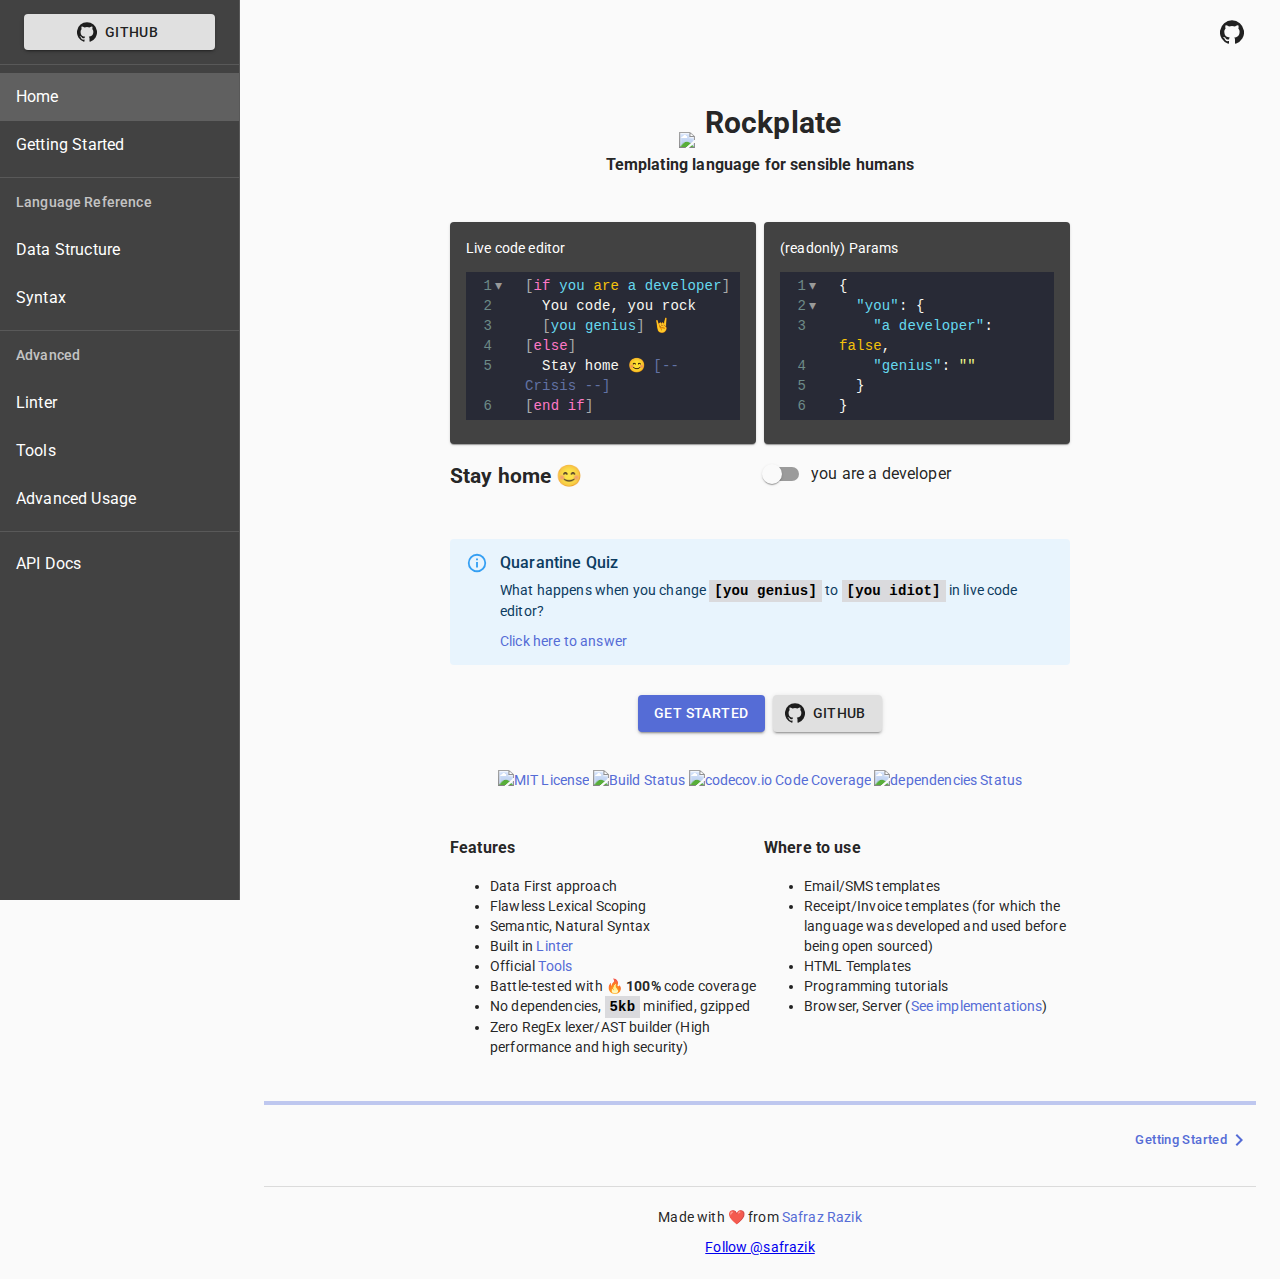
==== index.html @ 78760053 "Deploy rockplate/rockplate.github.io to github.com/rockplate/rockplate.github.io.git:master" ====
<!DOCTYPE html><html lang="en"><head><meta name="theme-color" content="#556cd6"/><link rel="icon" type="image/png" sizes="192x192" href="/favicon-192x192.png"/><link rel="icon" type="image/png" sizes="32x32" href="/favicon-32x32.png"/><link rel="icon" type="image/png" sizes="96x96" href="/favicon-96x96.png"/><link rel="icon" type="image/png" sizes="16x16" href="/favicon-16x16.png"/><meta name="viewport" content="minimum-scale=1, initial-scale=1, width=device-width"/><link rel="stylesheet" href="https://fonts.googleapis.com/css?family=Roboto:300,400,500,700&amp;display=swap"/><meta name="viewport" content="width=device-width"/><meta charSet="utf-8"/><title>[🤘] Rockplate</title><meta name="twitter:image:src" content="https://rockplate.github.io/rockplate-cover.png?v=1.0.0-pre.1"/><meta name="twitter:site" content="@safrazik"/><meta name="twitter:card" content="summary_large_image"/><meta name="twitter:title" content="[🤘] Rockplate"/><meta name="twitter:description" content="Next generation templating language for sensible humans"/><meta property="og:image" content="https://rockplate.github.io/rockplate-cover.png?v=1.0.0-pre.1"/><meta property="og:site_name" content="GitHub"/><meta property="og:type" content="object"/><meta property="og:title" content="[🤘] Rockplate"/><meta property="og:url" content="https://rockplate.github.io"/><meta property="og:description" content="Next generation templating language for sensible humans"/><meta name="next-head-count" content="14"/><link rel="preload" href="/_next/static/css/b73375b639fa71ab9702.css" as="style"/><link rel="stylesheet" href="/_next/static/css/b73375b639fa71ab9702.css"/><link rel="preload" href="/_next/static/idXMkIjOkrUcx4Afptvy8/pages/index.js" as="script"/><link rel="preload" href="/_next/static/idXMkIjOkrUcx4Afptvy8/pages/_app.js" as="script"/><link rel="preload" href="/_next/static/runtime/webpack-a15fe1ec16013661d2e2.js" as="script"/><link rel="preload" href="/_next/static/chunks/framework.683f472101c927329f05.js" as="script"/><link rel="preload" href="/_next/static/chunks/f65a48b9.ab3f43f67215097ddc95.js" as="script"/><link rel="preload" href="/_next/static/chunks/commons.59433aa9becdb7669eae.js" as="script"/><link rel="preload" href="/_next/static/chunks/ae236933e38859c4a99a37ee3f1b51aa63ea77e9.161ebf500ca5523db362.js" as="script"/><link rel="preload" href="/_next/static/chunks/4ea0e742b0139f6f9c079a2372221d3e6cb713f2.538e1eaeb7441285f8ce.js" as="script"/><link rel="preload" href="/_next/static/runtime/main-b6e8737acd487a69b243.js" as="script"/><link rel="preload" href="/_next/static/chunks/81a975e0191ced80eb4d70010a7ca6a803eefef9.bd99507f33b3e0a4ae06.js" as="script"/><link rel="preload" href="/_next/static/chunks/d5033ec0487f16f04224a4c278642413140101a9.8667249448292e00c1b2.js" as="script"/><style id="jss-server-side">.MuiSvgIcon-root {
  fill: currentColor;
  width: 1em;
  height: 1em;
  display: inline-block;
  font-size: 1.5rem;
  transition: fill 200ms cubic-bezier(0.4, 0, 0.2, 1) 0ms;
  flex-shrink: 0;
  user-select: none;
}
.MuiSvgIcon-colorPrimary {
  color: #556cd6;
}
.MuiSvgIcon-colorSecondary {
  color: #19857b;
}
.MuiSvgIcon-colorAction {
  color: rgba(0, 0, 0, 0.54);
}
.MuiSvgIcon-colorError {
  color: #ff1744;
}
.MuiSvgIcon-colorDisabled {
  color: rgba(0, 0, 0, 0.26);
}
.MuiSvgIcon-fontSizeInherit {
  font-size: inherit;
}
.MuiSvgIcon-fontSizeSmall {
  font-size: 1.25rem;
}
.MuiSvgIcon-fontSizeLarge {
  font-size: 2.1875rem;
}
.MuiSvgIcon-root-201 {
  fill: currentColor;
  width: 1em;
  height: 1em;
  display: inline-block;
  font-size: 1.5rem;
  transition: fill 200ms cubic-bezier(0.4, 0, 0.2, 1) 0ms;
  flex-shrink: 0;
  user-select: none;
}
.MuiSvgIcon-colorPrimary-202 {
  color: #3f51b5;
}
.MuiSvgIcon-colorSecondary-203 {
  color: #f50057;
}
.MuiSvgIcon-colorAction-204 {
  color: #fff;
}
.MuiSvgIcon-colorError-205 {
  color: #f44336;
}
.MuiSvgIcon-colorDisabled-206 {
  color: rgba(255, 255, 255, 0.3);
}
.MuiSvgIcon-fontSizeInherit-207 {
  font-size: inherit;
}
.MuiSvgIcon-fontSizeSmall-208 {
  font-size: 1.25rem;
}
.MuiSvgIcon-fontSizeLarge-209 {
  font-size: 2.1875rem;
}
html {
  box-sizing: border-box;
  -webkit-font-smoothing: antialiased;
  -moz-osx-font-smoothing: grayscale;
}
*, *::before, *::after {
  box-sizing: inherit;
}
strong, b {
  font-weight: 700;
}
body {
  color: rgba(0, 0, 0, 0.87);
  margin: 0;
  font-size: 0.875rem;
  font-family: "Roboto", "Helvetica", "Arial", sans-serif;
  font-weight: 400;
  line-height: 1.43;
  letter-spacing: 0.01071em;
  background-color: #fafafa;
}
@media print {
  body {
    background-color: #fff;
  }
}
body::backdrop {
  background-color: #fafafa;
}
.MuiTypography-root {
  margin: 0;
}
.MuiTypography-body2 {
  font-size: 0.875rem;
  font-family: "Roboto", "Helvetica", "Arial", sans-serif;
  font-weight: 400;
  line-height: 1.43;
  letter-spacing: 0.01071em;
}
.MuiTypography-body1 {
  font-size: 1rem;
  font-family: "Roboto", "Helvetica", "Arial", sans-serif;
  font-weight: 400;
  line-height: 1.5;
  letter-spacing: 0.00938em;
}
.MuiTypography-caption {
  font-size: 0.75rem;
  font-family: "Roboto", "Helvetica", "Arial", sans-serif;
  font-weight: 400;
  line-height: 1.66;
  letter-spacing: 0.03333em;
}
.MuiTypography-button {
  font-size: 0.875rem;
  font-family: "Roboto", "Helvetica", "Arial", sans-serif;
  font-weight: 500;
  line-height: 1.75;
  letter-spacing: 0.02857em;
  text-transform: uppercase;
}
.MuiTypography-h1 {
  font-size: 6rem;
  font-family: "Roboto", "Helvetica", "Arial", sans-serif;
  font-weight: 300;
  line-height: 1.167;
  letter-spacing: -0.01562em;
}
.MuiTypography-h2 {
  font-size: 3.75rem;
  font-family: "Roboto", "Helvetica", "Arial", sans-serif;
  font-weight: 300;
  line-height: 1.2;
  letter-spacing: -0.00833em;
}
.MuiTypography-h3 {
  font-size: 3rem;
  font-family: "Roboto", "Helvetica", "Arial", sans-serif;
  font-weight: 400;
  line-height: 1.167;
  letter-spacing: 0em;
}
.MuiTypography-h4 {
  font-size: 2.125rem;
  font-family: "Roboto", "Helvetica", "Arial", sans-serif;
  font-weight: 400;
  line-height: 1.235;
  letter-spacing: 0.00735em;
}
.MuiTypography-h5 {
  font-size: 1.5rem;
  font-family: "Roboto", "Helvetica", "Arial", sans-serif;
  font-weight: 400;
  line-height: 1.334;
  letter-spacing: 0em;
}
.MuiTypography-h6 {
  font-size: 1.25rem;
  font-family: "Roboto", "Helvetica", "Arial", sans-serif;
  font-weight: 500;
  line-height: 1.6;
  letter-spacing: 0.0075em;
}
.MuiTypography-subtitle1 {
  font-size: 1rem;
  font-family: "Roboto", "Helvetica", "Arial", sans-serif;
  font-weight: 400;
  line-height: 1.75;
  letter-spacing: 0.00938em;
}
.MuiTypography-subtitle2 {
  font-size: 0.875rem;
  font-family: "Roboto", "Helvetica", "Arial", sans-serif;
  font-weight: 500;
  line-height: 1.57;
  letter-spacing: 0.00714em;
}
.MuiTypography-overline {
  font-size: 0.75rem;
  font-family: "Roboto", "Helvetica", "Arial", sans-serif;
  font-weight: 400;
  line-height: 2.66;
  letter-spacing: 0.08333em;
  text-transform: uppercase;
}
.MuiTypography-srOnly {
  width: 1px;
  height: 1px;
  overflow: hidden;
  position: absolute;
}
.MuiTypography-alignLeft {
  text-align: left;
}
.MuiTypography-alignCenter {
  text-align: center;
}
.MuiTypography-alignRight {
  text-align: right;
}
.MuiTypography-alignJustify {
  text-align: justify;
}
.MuiTypography-noWrap {
  overflow: hidden;
  white-space: nowrap;
  text-overflow: ellipsis;
}
.MuiTypography-gutterBottom {
  margin-bottom: 0.35em;
}
.MuiTypography-paragraph {
  margin-bottom: 16px;
}
.MuiTypography-colorInherit {
  color: inherit;
}
.MuiTypography-colorPrimary {
  color: #556cd6;
}
.MuiTypography-colorSecondary {
  color: #19857b;
}
.MuiTypography-colorTextPrimary {
  color: rgba(0, 0, 0, 0.87);
}
.MuiTypography-colorTextSecondary {
  color: rgba(0, 0, 0, 0.54);
}
.MuiTypography-colorError {
  color: #ff1744;
}
.MuiTypography-displayInline {
  display: inline;
}
.MuiTypography-displayBlock {
  display: block;
}
.MuiTypography-root-238 {
  margin: 0;
}
.MuiTypography-body2-239 {
  font-size: 0.875rem;
  font-family: "Roboto", "Helvetica", "Arial", sans-serif;
  font-weight: 400;
  line-height: 1.43;
  letter-spacing: 0.01071em;
}
.MuiTypography-body1-240 {
  font-size: 1rem;
  font-family: "Roboto", "Helvetica", "Arial", sans-serif;
  font-weight: 400;
  line-height: 1.5;
  letter-spacing: 0.00938em;
}
.MuiTypography-caption-241 {
  font-size: 0.75rem;
  font-family: "Roboto", "Helvetica", "Arial", sans-serif;
  font-weight: 400;
  line-height: 1.66;
  letter-spacing: 0.03333em;
}
.MuiTypography-button-242 {
  font-size: 0.875rem;
  font-family: "Roboto", "Helvetica", "Arial", sans-serif;
  font-weight: 500;
  line-height: 1.75;
  letter-spacing: 0.02857em;
  text-transform: uppercase;
}
.MuiTypography-h1-243 {
  font-size: 6rem;
  font-family: "Roboto", "Helvetica", "Arial", sans-serif;
  font-weight: 300;
  line-height: 1.167;
  letter-spacing: -0.01562em;
}
.MuiTypography-h2-244 {
  font-size: 3.75rem;
  font-family: "Roboto", "Helvetica", "Arial", sans-serif;
  font-weight: 300;
  line-height: 1.2;
  letter-spacing: -0.00833em;
}
.MuiTypography-h3-245 {
  font-size: 3rem;
  font-family: "Roboto", "Helvetica", "Arial", sans-serif;
  font-weight: 400;
  line-height: 1.167;
  letter-spacing: 0em;
}
.MuiTypography-h4-246 {
  font-size: 2.125rem;
  font-family: "Roboto", "Helvetica", "Arial", sans-serif;
  font-weight: 400;
  line-height: 1.235;
  letter-spacing: 0.00735em;
}
.MuiTypography-h5-247 {
  font-size: 1.5rem;
  font-family: "Roboto", "Helvetica", "Arial", sans-serif;
  font-weight: 400;
  line-height: 1.334;
  letter-spacing: 0em;
}
.MuiTypography-h6-248 {
  font-size: 1.25rem;
  font-family: "Roboto", "Helvetica", "Arial", sans-serif;
  font-weight: 500;
  line-height: 1.6;
  letter-spacing: 0.0075em;
}
.MuiTypography-subtitle1-249 {
  font-size: 1rem;
  font-family: "Roboto", "Helvetica", "Arial", sans-serif;
  font-weight: 400;
  line-height: 1.75;
  letter-spacing: 0.00938em;
}
.MuiTypography-subtitle2-250 {
  font-size: 0.875rem;
  font-family: "Roboto", "Helvetica", "Arial", sans-serif;
  font-weight: 500;
  line-height: 1.57;
  letter-spacing: 0.00714em;
}
.MuiTypography-overline-251 {
  font-size: 0.75rem;
  font-family: "Roboto", "Helvetica", "Arial", sans-serif;
  font-weight: 400;
  line-height: 2.66;
  letter-spacing: 0.08333em;
  text-transform: uppercase;
}
.MuiTypography-srOnly-252 {
  width: 1px;
  height: 1px;
  overflow: hidden;
  position: absolute;
}
.MuiTypography-alignLeft-253 {
  text-align: left;
}
.MuiTypography-alignCenter-254 {
  text-align: center;
}
.MuiTypography-alignRight-255 {
  text-align: right;
}
.MuiTypography-alignJustify-256 {
  text-align: justify;
}
.MuiTypography-noWrap-257 {
  overflow: hidden;
  white-space: nowrap;
  text-overflow: ellipsis;
}
.MuiTypography-gutterBottom-258 {
  margin-bottom: 0.35em;
}
.MuiTypography-paragraph-259 {
  margin-bottom: 16px;
}
.MuiTypography-colorInherit-260 {
  color: inherit;
}
.MuiTypography-colorPrimary-261 {
  color: #3f51b5;
}
.MuiTypography-colorSecondary-262 {
  color: #f50057;
}
.MuiTypography-colorTextPrimary-263 {
  color: #fff;
}
.MuiTypography-colorTextSecondary-264 {
  color: rgba(255, 255, 255, 0.7);
}
.MuiTypography-colorError-265 {
  color: #f44336;
}
.MuiTypography-displayInline-266 {
  display: inline;
}
.MuiTypography-displayBlock-267 {
  display: block;
}
.MuiLink-underlineNone {
  text-decoration: none;
}
.MuiLink-underlineHover {
  text-decoration: none;
}
.MuiLink-underlineHover:hover {
  text-decoration: underline;
}
.MuiLink-underlineAlways {
  text-decoration: underline;
}
.MuiLink-button {
  border: 0;
  cursor: pointer;
  margin: 0;
  outline: 0;
  padding: 0;
  position: relative;
  user-select: none;
  border-radius: 0;
  vertical-align: middle;
  -moz-appearance: none;
  background-color: transparent;
  -webkit-appearance: none;
  -webkit-tap-highlight-color: transparent;
}
.MuiLink-button::-moz-focus-inner {
  border-style: none;
}
.MuiLink-button.Mui-focusVisible {
  outline: auto;
}
.MuiPaper-root {
  color: rgba(0, 0, 0, 0.87);
  transition: box-shadow 300ms cubic-bezier(0.4, 0, 0.2, 1) 0ms;
  background-color: #fff;
}
.MuiPaper-rounded {
  border-radius: 4px;
}
.MuiPaper-outlined {
  border: 1px solid rgba(0, 0, 0, 0.12);
}
.MuiPaper-elevation0 {
  box-shadow: none;
}
.MuiPaper-elevation1 {
  box-shadow: 0px 2px 1px -1px rgba(0,0,0,0.2),0px 1px 1px 0px rgba(0,0,0,0.14),0px 1px 3px 0px rgba(0,0,0,0.12);
}
.MuiPaper-elevation2 {
  box-shadow: 0px 3px 1px -2px rgba(0,0,0,0.2),0px 2px 2px 0px rgba(0,0,0,0.14),0px 1px 5px 0px rgba(0,0,0,0.12);
}
.MuiPaper-elevation3 {
  box-shadow: 0px 3px 3px -2px rgba(0,0,0,0.2),0px 3px 4px 0px rgba(0,0,0,0.14),0px 1px 8px 0px rgba(0,0,0,0.12);
}
.MuiPaper-elevation4 {
  box-shadow: 0px 2px 4px -1px rgba(0,0,0,0.2),0px 4px 5px 0px rgba(0,0,0,0.14),0px 1px 10px 0px rgba(0,0,0,0.12);
}
.MuiPaper-elevation5 {
  box-shadow: 0px 3px 5px -1px rgba(0,0,0,0.2),0px 5px 8px 0px rgba(0,0,0,0.14),0px 1px 14px 0px rgba(0,0,0,0.12);
}
.MuiPaper-elevation6 {
  box-shadow: 0px 3px 5px -1px rgba(0,0,0,0.2),0px 6px 10px 0px rgba(0,0,0,0.14),0px 1px 18px 0px rgba(0,0,0,0.12);
}
.MuiPaper-elevation7 {
  box-shadow: 0px 4px 5px -2px rgba(0,0,0,0.2),0px 7px 10px 1px rgba(0,0,0,0.14),0px 2px 16px 1px rgba(0,0,0,0.12);
}
.MuiPaper-elevation8 {
  box-shadow: 0px 5px 5px -3px rgba(0,0,0,0.2),0px 8px 10px 1px rgba(0,0,0,0.14),0px 3px 14px 2px rgba(0,0,0,0.12);
}
.MuiPaper-elevation9 {
  box-shadow: 0px 5px 6px -3px rgba(0,0,0,0.2),0px 9px 12px 1px rgba(0,0,0,0.14),0px 3px 16px 2px rgba(0,0,0,0.12);
}
.MuiPaper-elevation10 {
  box-shadow: 0px 6px 6px -3px rgba(0,0,0,0.2),0px 10px 14px 1px rgba(0,0,0,0.14),0px 4px 18px 3px rgba(0,0,0,0.12);
}
.MuiPaper-elevation11 {
  box-shadow: 0px 6px 7px -4px rgba(0,0,0,0.2),0px 11px 15px 1px rgba(0,0,0,0.14),0px 4px 20px 3px rgba(0,0,0,0.12);
}
.MuiPaper-elevation12 {
  box-shadow: 0px 7px 8px -4px rgba(0,0,0,0.2),0px 12px 17px 2px rgba(0,0,0,0.14),0px 5px 22px 4px rgba(0,0,0,0.12);
}
.MuiPaper-elevation13 {
  box-shadow: 0px 7px 8px -4px rgba(0,0,0,0.2),0px 13px 19px 2px rgba(0,0,0,0.14),0px 5px 24px 4px rgba(0,0,0,0.12);
}
.MuiPaper-elevation14 {
  box-shadow: 0px 7px 9px -4px rgba(0,0,0,0.2),0px 14px 21px 2px rgba(0,0,0,0.14),0px 5px 26px 4px rgba(0,0,0,0.12);
}
.MuiPaper-elevation15 {
  box-shadow: 0px 8px 9px -5px rgba(0,0,0,0.2),0px 15px 22px 2px rgba(0,0,0,0.14),0px 6px 28px 5px rgba(0,0,0,0.12);
}
.MuiPaper-elevation16 {
  box-shadow: 0px 8px 10px -5px rgba(0,0,0,0.2),0px 16px 24px 2px rgba(0,0,0,0.14),0px 6px 30px 5px rgba(0,0,0,0.12);
}
.MuiPaper-elevation17 {
  box-shadow: 0px 8px 11px -5px rgba(0,0,0,0.2),0px 17px 26px 2px rgba(0,0,0,0.14),0px 6px 32px 5px rgba(0,0,0,0.12);
}
.MuiPaper-elevation18 {
  box-shadow: 0px 9px 11px -5px rgba(0,0,0,0.2),0px 18px 28px 2px rgba(0,0,0,0.14),0px 7px 34px 6px rgba(0,0,0,0.12);
}
.MuiPaper-elevation19 {
  box-shadow: 0px 9px 12px -6px rgba(0,0,0,0.2),0px 19px 29px 2px rgba(0,0,0,0.14),0px 7px 36px 6px rgba(0,0,0,0.12);
}
.MuiPaper-elevation20 {
  box-shadow: 0px 10px 13px -6px rgba(0,0,0,0.2),0px 20px 31px 3px rgba(0,0,0,0.14),0px 8px 38px 7px rgba(0,0,0,0.12);
}
.MuiPaper-elevation21 {
  box-shadow: 0px 10px 13px -6px rgba(0,0,0,0.2),0px 21px 33px 3px rgba(0,0,0,0.14),0px 8px 40px 7px rgba(0,0,0,0.12);
}
.MuiPaper-elevation22 {
  box-shadow: 0px 10px 14px -6px rgba(0,0,0,0.2),0px 22px 35px 3px rgba(0,0,0,0.14),0px 8px 42px 7px rgba(0,0,0,0.12);
}
.MuiPaper-elevation23 {
  box-shadow: 0px 11px 14px -7px rgba(0,0,0,0.2),0px 23px 36px 3px rgba(0,0,0,0.14),0px 9px 44px 8px rgba(0,0,0,0.12);
}
.MuiPaper-elevation24 {
  box-shadow: 0px 11px 15px -7px rgba(0,0,0,0.2),0px 24px 38px 3px rgba(0,0,0,0.14),0px 9px 46px 8px rgba(0,0,0,0.12);
}
.MuiPaper-root-137 {
  color: #fff;
  transition: box-shadow 300ms cubic-bezier(0.4, 0, 0.2, 1) 0ms;
  background-color: #424242;
}
.MuiPaper-rounded-138 {
  border-radius: 4px;
}
.MuiPaper-outlined-139 {
  border: 1px solid rgba(255, 255, 255, 0.12);
}
.MuiPaper-elevation0-140 {
  box-shadow: none;
}
.MuiPaper-elevation1-141 {
  box-shadow: 0px 2px 1px -1px rgba(0,0,0,0.2),0px 1px 1px 0px rgba(0,0,0,0.14),0px 1px 3px 0px rgba(0,0,0,0.12);
}
.MuiPaper-elevation2-142 {
  box-shadow: 0px 3px 1px -2px rgba(0,0,0,0.2),0px 2px 2px 0px rgba(0,0,0,0.14),0px 1px 5px 0px rgba(0,0,0,0.12);
}
.MuiPaper-elevation3-143 {
  box-shadow: 0px 3px 3px -2px rgba(0,0,0,0.2),0px 3px 4px 0px rgba(0,0,0,0.14),0px 1px 8px 0px rgba(0,0,0,0.12);
}
.MuiPaper-elevation4-144 {
  box-shadow: 0px 2px 4px -1px rgba(0,0,0,0.2),0px 4px 5px 0px rgba(0,0,0,0.14),0px 1px 10px 0px rgba(0,0,0,0.12);
}
.MuiPaper-elevation5-145 {
  box-shadow: 0px 3px 5px -1px rgba(0,0,0,0.2),0px 5px 8px 0px rgba(0,0,0,0.14),0px 1px 14px 0px rgba(0,0,0,0.12);
}
.MuiPaper-elevation6-146 {
  box-shadow: 0px 3px 5px -1px rgba(0,0,0,0.2),0px 6px 10px 0px rgba(0,0,0,0.14),0px 1px 18px 0px rgba(0,0,0,0.12);
}
.MuiPaper-elevation7-147 {
  box-shadow: 0px 4px 5px -2px rgba(0,0,0,0.2),0px 7px 10px 1px rgba(0,0,0,0.14),0px 2px 16px 1px rgba(0,0,0,0.12);
}
.MuiPaper-elevation8-148 {
  box-shadow: 0px 5px 5px -3px rgba(0,0,0,0.2),0px 8px 10px 1px rgba(0,0,0,0.14),0px 3px 14px 2px rgba(0,0,0,0.12);
}
.MuiPaper-elevation9-149 {
  box-shadow: 0px 5px 6px -3px rgba(0,0,0,0.2),0px 9px 12px 1px rgba(0,0,0,0.14),0px 3px 16px 2px rgba(0,0,0,0.12);
}
.MuiPaper-elevation10-150 {
  box-shadow: 0px 6px 6px -3px rgba(0,0,0,0.2),0px 10px 14px 1px rgba(0,0,0,0.14),0px 4px 18px 3px rgba(0,0,0,0.12);
}
.MuiPaper-elevation11-151 {
  box-shadow: 0px 6px 7px -4px rgba(0,0,0,0.2),0px 11px 15px 1px rgba(0,0,0,0.14),0px 4px 20px 3px rgba(0,0,0,0.12);
}
.MuiPaper-elevation12-152 {
  box-shadow: 0px 7px 8px -4px rgba(0,0,0,0.2),0px 12px 17px 2px rgba(0,0,0,0.14),0px 5px 22px 4px rgba(0,0,0,0.12);
}
.MuiPaper-elevation13-153 {
  box-shadow: 0px 7px 8px -4px rgba(0,0,0,0.2),0px 13px 19px 2px rgba(0,0,0,0.14),0px 5px 24px 4px rgba(0,0,0,0.12);
}
.MuiPaper-elevation14-154 {
  box-shadow: 0px 7px 9px -4px rgba(0,0,0,0.2),0px 14px 21px 2px rgba(0,0,0,0.14),0px 5px 26px 4px rgba(0,0,0,0.12);
}
.MuiPaper-elevation15-155 {
  box-shadow: 0px 8px 9px -5px rgba(0,0,0,0.2),0px 15px 22px 2px rgba(0,0,0,0.14),0px 6px 28px 5px rgba(0,0,0,0.12);
}
.MuiPaper-elevation16-156 {
  box-shadow: 0px 8px 10px -5px rgba(0,0,0,0.2),0px 16px 24px 2px rgba(0,0,0,0.14),0px 6px 30px 5px rgba(0,0,0,0.12);
}
.MuiPaper-elevation17-157 {
  box-shadow: 0px 8px 11px -5px rgba(0,0,0,0.2),0px 17px 26px 2px rgba(0,0,0,0.14),0px 6px 32px 5px rgba(0,0,0,0.12);
}
.MuiPaper-elevation18-158 {
  box-shadow: 0px 9px 11px -5px rgba(0,0,0,0.2),0px 18px 28px 2px rgba(0,0,0,0.14),0px 7px 34px 6px rgba(0,0,0,0.12);
}
.MuiPaper-elevation19-159 {
  box-shadow: 0px 9px 12px -6px rgba(0,0,0,0.2),0px 19px 29px 2px rgba(0,0,0,0.14),0px 7px 36px 6px rgba(0,0,0,0.12);
}
.MuiPaper-elevation20-160 {
  box-shadow: 0px 10px 13px -6px rgba(0,0,0,0.2),0px 20px 31px 3px rgba(0,0,0,0.14),0px 8px 38px 7px rgba(0,0,0,0.12);
}
.MuiPaper-elevation21-161 {
  box-shadow: 0px 10px 13px -6px rgba(0,0,0,0.2),0px 21px 33px 3px rgba(0,0,0,0.14),0px 8px 40px 7px rgba(0,0,0,0.12);
}
.MuiPaper-elevation22-162 {
  box-shadow: 0px 10px 14px -6px rgba(0,0,0,0.2),0px 22px 35px 3px rgba(0,0,0,0.14),0px 8px 42px 7px rgba(0,0,0,0.12);
}
.MuiPaper-elevation23-163 {
  box-shadow: 0px 11px 14px -7px rgba(0,0,0,0.2),0px 23px 36px 3px rgba(0,0,0,0.14),0px 9px 44px 8px rgba(0,0,0,0.12);
}
.MuiPaper-elevation24-164 {
  box-shadow: 0px 11px 15px -7px rgba(0,0,0,0.2),0px 24px 38px 3px rgba(0,0,0,0.14),0px 9px 46px 8px rgba(0,0,0,0.12);
}
.MuiAppBar-root {
  width: 100%;
  display: flex;
  z-index: 1100;
  box-sizing: border-box;
  flex-shrink: 0;
  flex-direction: column;
}
.MuiAppBar-positionFixed {
  top: 0;
  left: auto;
  right: 0;
  position: fixed;
}
@media print {
  .MuiAppBar-positionFixed {
    position: absolute;
  }
}
  .MuiAppBar-positionAbsolute {
    top: 0;
    left: auto;
    right: 0;
    position: absolute;
  }
  .MuiAppBar-positionSticky {
    top: 0;
    left: auto;
    right: 0;
    position: sticky;
  }
  .MuiAppBar-positionStatic {
    position: static;
    transform: translateZ(0);
  }
  .MuiAppBar-positionRelative {
    position: relative;
  }
  .MuiAppBar-colorDefault {
    color: rgba(0, 0, 0, 0.87);
    background-color: #f5f5f5;
  }
  .MuiAppBar-colorPrimary {
    color: #fff;
    background-color: #556cd6;
  }
  .MuiAppBar-colorSecondary {
    color: #fff;
    background-color: #19857b;
  }
  .MuiAppBar-colorInherit {
    color: inherit;
  }
  .MuiAppBar-colorTransparent {
    color: inherit;
    background-color: transparent;
  }
  .MuiDivider-root-210 {
    border: none;
    height: 1px;
    margin: 0;
    flex-shrink: 0;
    background-color: rgba(255, 255, 255, 0.12);
  }
  .MuiDivider-absolute-211 {
    left: 0;
    width: 100%;
    bottom: 0;
    position: absolute;
  }
  .MuiDivider-inset-212 {
    margin-left: 72px;
  }
  .MuiDivider-light-213 {
    background-color: rgba(255, 255, 255, 0.08);
  }
  .MuiDivider-middle-214 {
    margin-left: 16px;
    margin-right: 16px;
  }
  .MuiDivider-vertical-215 {
    width: 1px;
    height: 100%;
  }
  .MuiDivider-flexItem-216 {
    height: auto;
    align-self: stretch;
  }
  .MuiDivider-root {
    border: none;
    height: 1px;
    margin: 0;
    flex-shrink: 0;
    background-color: rgba(0, 0, 0, 0.12);
  }
  .MuiDivider-absolute {
    left: 0;
    width: 100%;
    bottom: 0;
    position: absolute;
  }
  .MuiDivider-inset {
    margin-left: 72px;
  }
  .MuiDivider-light {
    background-color: rgba(0, 0, 0, 0.08);
  }
  .MuiDivider-middle {
    margin-left: 16px;
    margin-right: 16px;
  }
  .MuiDivider-vertical {
    width: 1px;
    height: 100%;
  }
  .MuiDivider-flexItem {
    height: auto;
    align-self: stretch;
  }
  .MuiDrawer-docked-126 {
    flex: 0 0 auto;
  }
  .MuiDrawer-paper-127 {
    top: 0;
    flex: 1 0 auto;
    height: 100%;
    display: flex;
    outline: 0;
    z-index: 1200;
    position: fixed;
    overflow-y: auto;
    flex-direction: column;
    -webkit-overflow-scrolling: touch;
  }
  .MuiDrawer-paperAnchorLeft-128 {
    left: 0;
    right: auto;
  }
  .MuiDrawer-paperAnchorRight-129 {
    left: auto;
    right: 0;
  }
  .MuiDrawer-paperAnchorTop-130 {
    top: 0;
    left: 0;
    right: 0;
    bottom: auto;
    height: auto;
    max-height: 100%;
  }
  .MuiDrawer-paperAnchorBottom-131 {
    top: auto;
    left: 0;
    right: 0;
    bottom: 0;
    height: auto;
    max-height: 100%;
  }
  .MuiDrawer-paperAnchorDockedLeft-132 {
    border-right: 1px solid rgba(255, 255, 255, 0.12);
  }
  .MuiDrawer-paperAnchorDockedTop-133 {
    border-bottom: 1px solid rgba(255, 255, 255, 0.12);
  }
  .MuiDrawer-paperAnchorDockedRight-134 {
    border-left: 1px solid rgba(255, 255, 255, 0.12);
  }
  .MuiDrawer-paperAnchorDockedBottom-135 {
    border-top: 1px solid rgba(255, 255, 255, 0.12);
  }
@media (min-width:0px) and (max-width:599.95px) {
  .jss110 {
    display: none;
  }
}
@media (min-width:0px) {
  .jss111 {
    display: none;
  }
}
@media (max-width:599.95px) {
  .jss112 {
    display: none;
  }
}
@media (min-width:600px) and (max-width:959.95px) {
  .jss113 {
    display: none;
  }
}
@media (min-width:600px) {
  .jss114 {
    display: none;
  }
}
@media (max-width:959.95px) {
  .jss115 {
    display: none;
  }
}
@media (min-width:960px) and (max-width:1279.95px) {
  .jss116 {
    display: none;
  }
}
@media (min-width:960px) {
  .jss117 {
    display: none;
  }
}
@media (max-width:1279.95px) {
  .jss118 {
    display: none;
  }
}
@media (min-width:1280px) and (max-width:1919.95px) {
  .jss119 {
    display: none;
  }
}
@media (min-width:1280px) {
  .jss120 {
    display: none;
  }
}
@media (max-width:1919.95px) {
  .jss121 {
    display: none;
  }
}
@media (min-width:1920px) {
  .jss122 {
    display: none;
  }
}
@media (min-width:1920px) {
  .jss123 {
    display: none;
  }
}
@media (min-width:0px) {
  .jss124 {
    display: none;
  }
}
  .MuiButtonBase-root {
    color: inherit;
    border: 0;
    cursor: pointer;
    margin: 0;
    display: inline-flex;
    outline: 0;
    padding: 0;
    position: relative;
    align-items: center;
    user-select: none;
    border-radius: 0;
    vertical-align: middle;
    -moz-appearance: none;
    justify-content: center;
    text-decoration: none;
    background-color: transparent;
    -webkit-appearance: none;
    -webkit-tap-highlight-color: transparent;
  }
  .MuiButtonBase-root::-moz-focus-inner {
    border-style: none;
  }
  .MuiButtonBase-root.Mui-disabled {
    cursor: default;
    pointer-events: none;
  }
  .MuiButtonBase-root-198 {
    color: inherit;
    border: 0;
    cursor: pointer;
    margin: 0;
    display: inline-flex;
    outline: 0;
    padding: 0;
    position: relative;
    align-items: center;
    user-select: none;
    border-radius: 0;
    vertical-align: middle;
    -moz-appearance: none;
    justify-content: center;
    text-decoration: none;
    background-color: transparent;
    -webkit-appearance: none;
    -webkit-tap-highlight-color: transparent;
  }
  .MuiButtonBase-root-198::-moz-focus-inner {
    border-style: none;
  }
  .MuiButtonBase-root-198.Mui-disabled {
    cursor: default;
    pointer-events: none;
  }
  .MuiIconButton-root {
    flex: 0 0 auto;
    color: rgba(0, 0, 0, 0.54);
    padding: 12px;
    overflow: visible;
    font-size: 1.5rem;
    text-align: center;
    transition: background-color 150ms cubic-bezier(0.4, 0, 0.2, 1) 0ms;
    border-radius: 50%;
  }
  .MuiIconButton-root:hover {
    background-color: rgba(0, 0, 0, 0.04);
  }
  .MuiIconButton-root.Mui-disabled {
    color: rgba(0, 0, 0, 0.26);
    background-color: transparent;
  }
@media (hover: none) {
  .MuiIconButton-root:hover {
    background-color: transparent;
  }
}
  .MuiIconButton-edgeStart {
    margin-left: -12px;
  }
  .MuiIconButton-sizeSmall.MuiIconButton-edgeStart {
    margin-left: -3px;
  }
  .MuiIconButton-edgeEnd {
    margin-right: -12px;
  }
  .MuiIconButton-sizeSmall.MuiIconButton-edgeEnd {
    margin-right: -3px;
  }
  .MuiIconButton-colorInherit {
    color: inherit;
  }
  .MuiIconButton-colorPrimary {
    color: #556cd6;
  }
  .MuiIconButton-colorPrimary:hover {
    background-color: rgba(85, 108, 214, 0.04);
  }
@media (hover: none) {
  .MuiIconButton-colorPrimary:hover {
    background-color: transparent;
  }
}
  .MuiIconButton-colorSecondary {
    color: #19857b;
  }
  .MuiIconButton-colorSecondary:hover {
    background-color: rgba(25, 133, 123, 0.04);
  }
@media (hover: none) {
  .MuiIconButton-colorSecondary:hover {
    background-color: transparent;
  }
}
  .MuiIconButton-sizeSmall {
    padding: 3px;
    font-size: 1.125rem;
  }
  .MuiIconButton-label {
    width: 100%;
    display: flex;
    align-items: inherit;
    justify-content: inherit;
  }
  .MuiList-root-217 {
    margin: 0;
    padding: 0;
    position: relative;
    list-style: none;
  }
  .MuiList-padding-218 {
    padding-top: 8px;
    padding-bottom: 8px;
  }
  .MuiList-subheader-220 {
    padding-top: 0;
  }
  .MuiListItem-root-221 {
    width: 100%;
    display: flex;
    position: relative;
    box-sizing: border-box;
    text-align: left;
    align-items: center;
    padding-top: 8px;
    padding-bottom: 8px;
    justify-content: flex-start;
    text-decoration: none;
  }
  .MuiListItem-root-221.Mui-focusVisible {
    background-color: rgba(255, 255, 255, 0.16);
  }
  .MuiListItem-root-221.Mui-selected, .MuiListItem-root-221.Mui-selected:hover {
    background-color: rgba(255, 255, 255, 0.16);
  }
  .MuiListItem-root-221.Mui-disabled {
    opacity: 0.5;
  }
  .MuiListItem-container-222 {
    position: relative;
  }
  .MuiListItem-dense-224 {
    padding-top: 4px;
    padding-bottom: 4px;
  }
  .MuiListItem-alignItemsFlexStart-225 {
    align-items: flex-start;
  }
  .MuiListItem-divider-227 {
    border-bottom: 1px solid rgba(255, 255, 255, 0.12);
    background-clip: padding-box;
  }
  .MuiListItem-gutters-228 {
    padding-left: 16px;
    padding-right: 16px;
  }
  .MuiListItem-button-229 {
    transition: background-color 150ms cubic-bezier(0.4, 0, 0.2, 1) 0ms;
  }
  .MuiListItem-button-229:hover {
    text-decoration: none;
    background-color: rgba(255, 255, 255, 0.08);
  }
@media (hover: none) {
  .MuiListItem-button-229:hover {
    background-color: transparent;
  }
}
  .MuiListItem-secondaryAction-230 {
    padding-right: 48px;
  }
  .MuiListItemText-root-232 {
    flex: 1 1 auto;
    min-width: 0;
    margin-top: 4px;
    margin-bottom: 4px;
  }
  .MuiListItemText-multiline-233 {
    margin-top: 6px;
    margin-bottom: 6px;
  }
  .MuiListItemText-inset-235 {
    padding-left: 56px;
  }
  .MuiListSubheader-root-268 {
    color: rgba(255, 255, 255, 0.7);
    font-size: 0.875rem;
    box-sizing: border-box;
    list-style: none;
    font-family: "Roboto", "Helvetica", "Arial", sans-serif;
    font-weight: 500;
    line-height: 48px;
  }
  .MuiListSubheader-colorPrimary-269 {
    color: #3f51b5;
  }
  .MuiListSubheader-colorInherit-270 {
    color: inherit;
  }
  .MuiListSubheader-gutters-271 {
    padding-left: 16px;
    padding-right: 16px;
  }
  .MuiListSubheader-inset-272 {
    padding-left: 72px;
  }
  .MuiListSubheader-sticky-273 {
    top: 0;
    z-index: 1;
    position: sticky;
    background-color: inherit;
  }
  .MuiToolbar-root {
    display: flex;
    position: relative;
    align-items: center;
  }
  .MuiToolbar-gutters {
    padding-left: 16px;
    padding-right: 16px;
  }
@media (min-width:600px) {
  .MuiToolbar-gutters {
    padding-left: 24px;
    padding-right: 24px;
  }
}
  .MuiToolbar-regular {
    min-height: 56px;
  }
@media (min-width:0px) and (orientation: landscape) {
  .MuiToolbar-regular {
    min-height: 48px;
  }
}
@media (min-width:600px) {
  .MuiToolbar-regular {
    min-height: 64px;
  }
}
  .MuiToolbar-dense {
    min-height: 48px;
  }
  .MuiToolbar-root-165 {
    display: flex;
    position: relative;
    align-items: center;
  }
  .MuiToolbar-gutters-166 {
    padding-left: 16px;
    padding-right: 16px;
  }
@media (min-width:600px) {
  .MuiToolbar-gutters-166 {
    padding-left: 24px;
    padding-right: 24px;
  }
}
  .MuiToolbar-regular-167 {
    min-height: 56px;
  }
@media (min-width:0px) and (orientation: landscape) {
  .MuiToolbar-regular-167 {
    min-height: 48px;
  }
}
@media (min-width:600px) {
  .MuiToolbar-regular-167 {
    min-height: 64px;
  }
}
  .MuiToolbar-dense-168 {
    min-height: 48px;
  }
  .MuiButton-root-169 {
    color: #fff;
    padding: 6px 16px;
    font-size: 0.875rem;
    min-width: 64px;
    box-sizing: border-box;
    transition: background-color 250ms cubic-bezier(0.4, 0, 0.2, 1) 0ms,box-shadow 250ms cubic-bezier(0.4, 0, 0.2, 1) 0ms,border 250ms cubic-bezier(0.4, 0, 0.2, 1) 0ms;
    font-family: "Roboto", "Helvetica", "Arial", sans-serif;
    font-weight: 500;
    line-height: 1.75;
    border-radius: 4px;
    letter-spacing: 0.02857em;
    text-transform: uppercase;
  }
  .MuiButton-root-169:hover {
    text-decoration: none;
    background-color: rgba(255, 255, 255, 0.08);
  }
  .MuiButton-root-169.Mui-disabled {
    color: rgba(255, 255, 255, 0.3);
  }
@media (hover: none) {
  .MuiButton-root-169:hover {
    background-color: transparent;
  }
}
  .MuiButton-root-169:hover.Mui-disabled {
    background-color: transparent;
  }
  .MuiButton-label-170 {
    width: 100%;
    display: inherit;
    align-items: inherit;
    justify-content: inherit;
  }
  .MuiButton-text-171 {
    padding: 6px 8px;
  }
  .MuiButton-textPrimary-172 {
    color: #3f51b5;
  }
  .MuiButton-textPrimary-172:hover {
    background-color: rgba(63, 81, 181, 0.08);
  }
@media (hover: none) {
  .MuiButton-textPrimary-172:hover {
    background-color: transparent;
  }
}
  .MuiButton-textSecondary-173 {
    color: #f50057;
  }
  .MuiButton-textSecondary-173:hover {
    background-color: rgba(245, 0, 87, 0.08);
  }
@media (hover: none) {
  .MuiButton-textSecondary-173:hover {
    background-color: transparent;
  }
}
  .MuiButton-outlined-174 {
    border: 1px solid rgba(255, 255, 255, 0.23);
    padding: 5px 15px;
  }
  .MuiButton-outlined-174.Mui-disabled {
    border: 1px solid rgba(255, 255, 255, 0.12);
  }
  .MuiButton-outlinedPrimary-175 {
    color: #3f51b5;
    border: 1px solid rgba(63, 81, 181, 0.5);
  }
  .MuiButton-outlinedPrimary-175:hover {
    border: 1px solid #3f51b5;
    background-color: rgba(63, 81, 181, 0.08);
  }
@media (hover: none) {
  .MuiButton-outlinedPrimary-175:hover {
    background-color: transparent;
  }
}
  .MuiButton-outlinedSecondary-176 {
    color: #f50057;
    border: 1px solid rgba(245, 0, 87, 0.5);
  }
  .MuiButton-outlinedSecondary-176:hover {
    border: 1px solid #f50057;
    background-color: rgba(245, 0, 87, 0.08);
  }
  .MuiButton-outlinedSecondary-176.Mui-disabled {
    border: 1px solid rgba(255, 255, 255, 0.3);
  }
@media (hover: none) {
  .MuiButton-outlinedSecondary-176:hover {
    background-color: transparent;
  }
}
  .MuiButton-contained-177 {
    color: rgba(0, 0, 0, 0.87);
    box-shadow: 0px 3px 1px -2px rgba(0,0,0,0.2),0px 2px 2px 0px rgba(0,0,0,0.14),0px 1px 5px 0px rgba(0,0,0,0.12);
    background-color: #e0e0e0;
  }
  .MuiButton-contained-177:hover {
    box-shadow: 0px 2px 4px -1px rgba(0,0,0,0.2),0px 4px 5px 0px rgba(0,0,0,0.14),0px 1px 10px 0px rgba(0,0,0,0.12);
    background-color: #d5d5d5;
  }
  .MuiButton-contained-177.Mui-focusVisible {
    box-shadow: 0px 3px 5px -1px rgba(0,0,0,0.2),0px 6px 10px 0px rgba(0,0,0,0.14),0px 1px 18px 0px rgba(0,0,0,0.12);
  }
  .MuiButton-contained-177:active {
    box-shadow: 0px 5px 5px -3px rgba(0,0,0,0.2),0px 8px 10px 1px rgba(0,0,0,0.14),0px 3px 14px 2px rgba(0,0,0,0.12);
  }
  .MuiButton-contained-177.Mui-disabled {
    color: rgba(255, 255, 255, 0.3);
    box-shadow: none;
    background-color: rgba(255, 255, 255, 0.12);
  }
@media (hover: none) {
  .MuiButton-contained-177:hover {
    box-shadow: 0px 3px 1px -2px rgba(0,0,0,0.2),0px 2px 2px 0px rgba(0,0,0,0.14),0px 1px 5px 0px rgba(0,0,0,0.12);
    background-color: #e0e0e0;
  }
}
  .MuiButton-contained-177:hover.Mui-disabled {
    background-color: rgba(255, 255, 255, 0.12);
  }
  .MuiButton-containedPrimary-178 {
    color: #fff;
    background-color: #3f51b5;
  }
  .MuiButton-containedPrimary-178:hover {
    background-color: #303f9f;
  }
@media (hover: none) {
  .MuiButton-containedPrimary-178:hover {
    background-color: #3f51b5;
  }
}
  .MuiButton-containedSecondary-179 {
    color: #fff;
    background-color: #f50057;
  }
  .MuiButton-containedSecondary-179:hover {
    background-color: #c51162;
  }
@media (hover: none) {
  .MuiButton-containedSecondary-179:hover {
    background-color: #f50057;
  }
}
  .MuiButton-disableElevation-180 {
    box-shadow: none;
  }
  .MuiButton-disableElevation-180:hover {
    box-shadow: none;
  }
  .MuiButton-disableElevation-180.Mui-focusVisible {
    box-shadow: none;
  }
  .MuiButton-disableElevation-180:active {
    box-shadow: none;
  }
  .MuiButton-disableElevation-180.Mui-disabled {
    box-shadow: none;
  }
  .MuiButton-colorInherit-183 {
    color: inherit;
    border-color: currentColor;
  }
  .MuiButton-textSizeSmall-184 {
    padding: 4px 5px;
    font-size: 0.8125rem;
  }
  .MuiButton-textSizeLarge-185 {
    padding: 8px 11px;
    font-size: 0.9375rem;
  }
  .MuiButton-outlinedSizeSmall-186 {
    padding: 3px 9px;
    font-size: 0.8125rem;
  }
  .MuiButton-outlinedSizeLarge-187 {
    padding: 7px 21px;
    font-size: 0.9375rem;
  }
  .MuiButton-containedSizeSmall-188 {
    padding: 4px 10px;
    font-size: 0.8125rem;
  }
  .MuiButton-containedSizeLarge-189 {
    padding: 8px 22px;
    font-size: 0.9375rem;
  }
  .MuiButton-fullWidth-192 {
    width: 100%;
  }
  .MuiButton-startIcon-193 {
    display: inherit;
    margin-left: -4px;
    margin-right: 8px;
  }
  .MuiButton-startIcon-193.MuiButton-iconSizeSmall-195 {
    margin-left: -2px;
  }
  .MuiButton-endIcon-194 {
    display: inherit;
    margin-left: 8px;
    margin-right: -4px;
  }
  .MuiButton-endIcon-194.MuiButton-iconSizeSmall-195 {
    margin-right: -2px;
  }
  .MuiButton-iconSizeSmall-195 > *:first-child {
    font-size: 18px;
  }
  .MuiButton-iconSizeMedium-196 > *:first-child {
    font-size: 20px;
  }
  .MuiButton-iconSizeLarge-197 > *:first-child {
    font-size: 22px;
  }
  .MuiButton-root {
    color: rgba(0, 0, 0, 0.87);
    padding: 6px 16px;
    font-size: 0.875rem;
    min-width: 64px;
    box-sizing: border-box;
    transition: background-color 250ms cubic-bezier(0.4, 0, 0.2, 1) 0ms,box-shadow 250ms cubic-bezier(0.4, 0, 0.2, 1) 0ms,border 250ms cubic-bezier(0.4, 0, 0.2, 1) 0ms;
    font-family: "Roboto", "Helvetica", "Arial", sans-serif;
    font-weight: 500;
    line-height: 1.75;
    border-radius: 4px;
    letter-spacing: 0.02857em;
    text-transform: uppercase;
  }
  .MuiButton-root:hover {
    text-decoration: none;
    background-color: rgba(0, 0, 0, 0.04);
  }
  .MuiButton-root.Mui-disabled {
    color: rgba(0, 0, 0, 0.26);
  }
@media (hover: none) {
  .MuiButton-root:hover {
    background-color: transparent;
  }
}
  .MuiButton-root:hover.Mui-disabled {
    background-color: transparent;
  }
  .MuiButton-label {
    width: 100%;
    display: inherit;
    align-items: inherit;
    justify-content: inherit;
  }
  .MuiButton-text {
    padding: 6px 8px;
  }
  .MuiButton-textPrimary {
    color: #556cd6;
  }
  .MuiButton-textPrimary:hover {
    background-color: rgba(85, 108, 214, 0.04);
  }
@media (hover: none) {
  .MuiButton-textPrimary:hover {
    background-color: transparent;
  }
}
  .MuiButton-textSecondary {
    color: #19857b;
  }
  .MuiButton-textSecondary:hover {
    background-color: rgba(25, 133, 123, 0.04);
  }
@media (hover: none) {
  .MuiButton-textSecondary:hover {
    background-color: transparent;
  }
}
  .MuiButton-outlined {
    border: 1px solid rgba(0, 0, 0, 0.23);
    padding: 5px 15px;
  }
  .MuiButton-outlined.Mui-disabled {
    border: 1px solid rgba(0, 0, 0, 0.12);
  }
  .MuiButton-outlinedPrimary {
    color: #556cd6;
    border: 1px solid rgba(85, 108, 214, 0.5);
  }
  .MuiButton-outlinedPrimary:hover {
    border: 1px solid #556cd6;
    background-color: rgba(85, 108, 214, 0.04);
  }
@media (hover: none) {
  .MuiButton-outlinedPrimary:hover {
    background-color: transparent;
  }
}
  .MuiButton-outlinedSecondary {
    color: #19857b;
    border: 1px solid rgba(25, 133, 123, 0.5);
  }
  .MuiButton-outlinedSecondary:hover {
    border: 1px solid #19857b;
    background-color: rgba(25, 133, 123, 0.04);
  }
  .MuiButton-outlinedSecondary.Mui-disabled {
    border: 1px solid rgba(0, 0, 0, 0.26);
  }
@media (hover: none) {
  .MuiButton-outlinedSecondary:hover {
    background-color: transparent;
  }
}
  .MuiButton-contained {
    color: rgba(0, 0, 0, 0.87);
    box-shadow: 0px 3px 1px -2px rgba(0,0,0,0.2),0px 2px 2px 0px rgba(0,0,0,0.14),0px 1px 5px 0px rgba(0,0,0,0.12);
    background-color: #e0e0e0;
  }
  .MuiButton-contained:hover {
    box-shadow: 0px 2px 4px -1px rgba(0,0,0,0.2),0px 4px 5px 0px rgba(0,0,0,0.14),0px 1px 10px 0px rgba(0,0,0,0.12);
    background-color: #d5d5d5;
  }
  .MuiButton-contained.Mui-focusVisible {
    box-shadow: 0px 3px 5px -1px rgba(0,0,0,0.2),0px 6px 10px 0px rgba(0,0,0,0.14),0px 1px 18px 0px rgba(0,0,0,0.12);
  }
  .MuiButton-contained:active {
    box-shadow: 0px 5px 5px -3px rgba(0,0,0,0.2),0px 8px 10px 1px rgba(0,0,0,0.14),0px 3px 14px 2px rgba(0,0,0,0.12);
  }
  .MuiButton-contained.Mui-disabled {
    color: rgba(0, 0, 0, 0.26);
    box-shadow: none;
    background-color: rgba(0, 0, 0, 0.12);
  }
@media (hover: none) {
  .MuiButton-contained:hover {
    box-shadow: 0px 3px 1px -2px rgba(0,0,0,0.2),0px 2px 2px 0px rgba(0,0,0,0.14),0px 1px 5px 0px rgba(0,0,0,0.12);
    background-color: #e0e0e0;
  }
}
  .MuiButton-contained:hover.Mui-disabled {
    background-color: rgba(0, 0, 0, 0.12);
  }
  .MuiButton-containedPrimary {
    color: #fff;
    background-color: #556cd6;
  }
  .MuiButton-containedPrimary:hover {
    background-color: rgb(59, 75, 149);
  }
@media (hover: none) {
  .MuiButton-containedPrimary:hover {
    background-color: #556cd6;
  }
}
  .MuiButton-containedSecondary {
    color: #fff;
    background-color: #19857b;
  }
  .MuiButton-containedSecondary:hover {
    background-color: rgb(17, 93, 86);
  }
@media (hover: none) {
  .MuiButton-containedSecondary:hover {
    background-color: #19857b;
  }
}
  .MuiButton-disableElevation {
    box-shadow: none;
  }
  .MuiButton-disableElevation:hover {
    box-shadow: none;
  }
  .MuiButton-disableElevation.Mui-focusVisible {
    box-shadow: none;
  }
  .MuiButton-disableElevation:active {
    box-shadow: none;
  }
  .MuiButton-disableElevation.Mui-disabled {
    box-shadow: none;
  }
  .MuiButton-colorInherit {
    color: inherit;
    border-color: currentColor;
  }
  .MuiButton-textSizeSmall {
    padding: 4px 5px;
    font-size: 0.8125rem;
  }
  .MuiButton-textSizeLarge {
    padding: 8px 11px;
    font-size: 0.9375rem;
  }
  .MuiButton-outlinedSizeSmall {
    padding: 3px 9px;
    font-size: 0.8125rem;
  }
  .MuiButton-outlinedSizeLarge {
    padding: 7px 21px;
    font-size: 0.9375rem;
  }
  .MuiButton-containedSizeSmall {
    padding: 4px 10px;
    font-size: 0.8125rem;
  }
  .MuiButton-containedSizeLarge {
    padding: 8px 22px;
    font-size: 0.9375rem;
  }
  .MuiButton-fullWidth {
    width: 100%;
  }
  .MuiButton-startIcon {
    display: inherit;
    margin-left: -4px;
    margin-right: 8px;
  }
  .MuiButton-startIcon.MuiButton-iconSizeSmall {
    margin-left: -2px;
  }
  .MuiButton-endIcon {
    display: inherit;
    margin-left: 8px;
    margin-right: -4px;
  }
  .MuiButton-endIcon.MuiButton-iconSizeSmall {
    margin-right: -2px;
  }
  .MuiButton-iconSizeSmall > *:first-child {
    font-size: 18px;
  }
  .MuiButton-iconSizeMedium > *:first-child {
    font-size: 20px;
  }
  .MuiButton-iconSizeLarge > *:first-child {
    font-size: 22px;
  }
  .MuiFab-root {
    color: rgba(0, 0, 0, 0.87);
    width: 56px;
    height: 56px;
    padding: 0;
    font-size: 0.875rem;
    min-width: 0;
    box-shadow: 0px 3px 5px -1px rgba(0,0,0,0.2),0px 6px 10px 0px rgba(0,0,0,0.14),0px 1px 18px 0px rgba(0,0,0,0.12);
    box-sizing: border-box;
    min-height: 36px;
    transition: background-color 250ms cubic-bezier(0.4, 0, 0.2, 1) 0ms,box-shadow 250ms cubic-bezier(0.4, 0, 0.2, 1) 0ms,border 250ms cubic-bezier(0.4, 0, 0.2, 1) 0ms;
    font-family: "Roboto", "Helvetica", "Arial", sans-serif;
    font-weight: 500;
    line-height: 1.75;
    border-radius: 50%;
    letter-spacing: 0.02857em;
    text-transform: uppercase;
    background-color: #e0e0e0;
  }
  .MuiFab-root:active {
    box-shadow: 0px 7px 8px -4px rgba(0,0,0,0.2),0px 12px 17px 2px rgba(0,0,0,0.14),0px 5px 22px 4px rgba(0,0,0,0.12);
  }
  .MuiFab-root:hover {
    text-decoration: none;
    background-color: #d5d5d5;
  }
  .MuiFab-root.Mui-focusVisible {
    box-shadow: 0px 3px 5px -1px rgba(0,0,0,0.2),0px 6px 10px 0px rgba(0,0,0,0.14),0px 1px 18px 0px rgba(0,0,0,0.12);
  }
  .MuiFab-root.Mui-disabled {
    color: rgba(0, 0, 0, 0.26);
    box-shadow: none;
    background-color: rgba(0, 0, 0, 0.12);
  }
@media (hover: none) {
  .MuiFab-root:hover {
    background-color: #e0e0e0;
  }
}
  .MuiFab-root:hover.Mui-disabled {
    background-color: rgba(0, 0, 0, 0.12);
  }
  .MuiFab-label {
    width: 100%;
    display: inherit;
    align-items: inherit;
    justify-content: inherit;
  }
  .MuiFab-primary {
    color: #fff;
    background-color: #556cd6;
  }
  .MuiFab-primary:hover {
    background-color: rgb(59, 75, 149);
  }
@media (hover: none) {
  .MuiFab-primary:hover {
    background-color: #556cd6;
  }
}
  .MuiFab-secondary {
    color: #fff;
    background-color: #19857b;
  }
  .MuiFab-secondary:hover {
    background-color: rgb(17, 93, 86);
  }
@media (hover: none) {
  .MuiFab-secondary:hover {
    background-color: #19857b;
  }
}
  .MuiFab-extended {
    width: auto;
    height: 48px;
    padding: 0 16px;
    min-width: 48px;
    min-height: auto;
    border-radius: 24px;
  }
  .MuiFab-extended.MuiFab-sizeSmall {
    width: auto;
    height: 34px;
    padding: 0 8px;
    min-width: 34px;
    border-radius: 17px;
  }
  .MuiFab-extended.MuiFab-sizeMedium {
    width: auto;
    height: 40px;
    padding: 0 16px;
    min-width: 40px;
    border-radius: 20px;
  }
  .MuiFab-colorInherit {
    color: inherit;
  }
  .MuiFab-sizeSmall {
    width: 40px;
    height: 40px;
  }
  .MuiFab-sizeMedium {
    width: 48px;
    height: 48px;
  }
  .MuiGrid-container {
    width: 100%;
    display: flex;
    flex-wrap: wrap;
    box-sizing: border-box;
  }
  .MuiGrid-item {
    margin: 0;
    box-sizing: border-box;
  }
  .MuiGrid-zeroMinWidth {
    min-width: 0;
  }
  .MuiGrid-direction-xs-column {
    flex-direction: column;
  }
  .MuiGrid-direction-xs-column-reverse {
    flex-direction: column-reverse;
  }
  .MuiGrid-direction-xs-row-reverse {
    flex-direction: row-reverse;
  }
  .MuiGrid-wrap-xs-nowrap {
    flex-wrap: nowrap;
  }
  .MuiGrid-wrap-xs-wrap-reverse {
    flex-wrap: wrap-reverse;
  }
  .MuiGrid-align-items-xs-center {
    align-items: center;
  }
  .MuiGrid-align-items-xs-flex-start {
    align-items: flex-start;
  }
  .MuiGrid-align-items-xs-flex-end {
    align-items: flex-end;
  }
  .MuiGrid-align-items-xs-baseline {
    align-items: baseline;
  }
  .MuiGrid-align-content-xs-center {
    align-content: center;
  }
  .MuiGrid-align-content-xs-flex-start {
    align-content: flex-start;
  }
  .MuiGrid-align-content-xs-flex-end {
    align-content: flex-end;
  }
  .MuiGrid-align-content-xs-space-between {
    align-content: space-between;
  }
  .MuiGrid-align-content-xs-space-around {
    align-content: space-around;
  }
  .MuiGrid-justify-xs-center {
    justify-content: center;
  }
  .MuiGrid-justify-xs-flex-end {
    justify-content: flex-end;
  }
  .MuiGrid-justify-xs-space-between {
    justify-content: space-between;
  }
  .MuiGrid-justify-xs-space-around {
    justify-content: space-around;
  }
  .MuiGrid-justify-xs-space-evenly {
    justify-content: space-evenly;
  }
  .MuiGrid-spacing-xs-1 {
    width: calc(100% + 8px);
    margin: -4px;
  }
  .MuiGrid-spacing-xs-1 > .MuiGrid-item {
    padding: 4px;
  }
  .MuiGrid-spacing-xs-2 {
    width: calc(100% + 16px);
    margin: -8px;
  }
  .MuiGrid-spacing-xs-2 > .MuiGrid-item {
    padding: 8px;
  }
  .MuiGrid-spacing-xs-3 {
    width: calc(100% + 24px);
    margin: -12px;
  }
  .MuiGrid-spacing-xs-3 > .MuiGrid-item {
    padding: 12px;
  }
  .MuiGrid-spacing-xs-4 {
    width: calc(100% + 32px);
    margin: -16px;
  }
  .MuiGrid-spacing-xs-4 > .MuiGrid-item {
    padding: 16px;
  }
  .MuiGrid-spacing-xs-5 {
    width: calc(100% + 40px);
    margin: -20px;
  }
  .MuiGrid-spacing-xs-5 > .MuiGrid-item {
    padding: 20px;
  }
  .MuiGrid-spacing-xs-6 {
    width: calc(100% + 48px);
    margin: -24px;
  }
  .MuiGrid-spacing-xs-6 > .MuiGrid-item {
    padding: 24px;
  }
  .MuiGrid-spacing-xs-7 {
    width: calc(100% + 56px);
    margin: -28px;
  }
  .MuiGrid-spacing-xs-7 > .MuiGrid-item {
    padding: 28px;
  }
  .MuiGrid-spacing-xs-8 {
    width: calc(100% + 64px);
    margin: -32px;
  }
  .MuiGrid-spacing-xs-8 > .MuiGrid-item {
    padding: 32px;
  }
  .MuiGrid-spacing-xs-9 {
    width: calc(100% + 72px);
    margin: -36px;
  }
  .MuiGrid-spacing-xs-9 > .MuiGrid-item {
    padding: 36px;
  }
  .MuiGrid-spacing-xs-10 {
    width: calc(100% + 80px);
    margin: -40px;
  }
  .MuiGrid-spacing-xs-10 > .MuiGrid-item {
    padding: 40px;
  }
  .MuiGrid-grid-xs-auto {
    flex-grow: 0;
    max-width: none;
    flex-basis: auto;
  }
  .MuiGrid-grid-xs-true {
    flex-grow: 1;
    max-width: 100%;
    flex-basis: 0;
  }
  .MuiGrid-grid-xs-1 {
    flex-grow: 0;
    max-width: 8.333333%;
    flex-basis: 8.333333%;
  }
  .MuiGrid-grid-xs-2 {
    flex-grow: 0;
    max-width: 16.666667%;
    flex-basis: 16.666667%;
  }
  .MuiGrid-grid-xs-3 {
    flex-grow: 0;
    max-width: 25%;
    flex-basis: 25%;
  }
  .MuiGrid-grid-xs-4 {
    flex-grow: 0;
    max-width: 33.333333%;
    flex-basis: 33.333333%;
  }
  .MuiGrid-grid-xs-5 {
    flex-grow: 0;
    max-width: 41.666667%;
    flex-basis: 41.666667%;
  }
  .MuiGrid-grid-xs-6 {
    flex-grow: 0;
    max-width: 50%;
    flex-basis: 50%;
  }
  .MuiGrid-grid-xs-7 {
    flex-grow: 0;
    max-width: 58.333333%;
    flex-basis: 58.333333%;
  }
  .MuiGrid-grid-xs-8 {
    flex-grow: 0;
    max-width: 66.666667%;
    flex-basis: 66.666667%;
  }
  .MuiGrid-grid-xs-9 {
    flex-grow: 0;
    max-width: 75%;
    flex-basis: 75%;
  }
  .MuiGrid-grid-xs-10 {
    flex-grow: 0;
    max-width: 83.333333%;
    flex-basis: 83.333333%;
  }
  .MuiGrid-grid-xs-11 {
    flex-grow: 0;
    max-width: 91.666667%;
    flex-basis: 91.666667%;
  }
  .MuiGrid-grid-xs-12 {
    flex-grow: 0;
    max-width: 100%;
    flex-basis: 100%;
  }
@media (min-width:600px) {
  .MuiGrid-grid-sm-auto {
    flex-grow: 0;
    max-width: none;
    flex-basis: auto;
  }
  .MuiGrid-grid-sm-true {
    flex-grow: 1;
    max-width: 100%;
    flex-basis: 0;
  }
  .MuiGrid-grid-sm-1 {
    flex-grow: 0;
    max-width: 8.333333%;
    flex-basis: 8.333333%;
  }
  .MuiGrid-grid-sm-2 {
    flex-grow: 0;
    max-width: 16.666667%;
    flex-basis: 16.666667%;
  }
  .MuiGrid-grid-sm-3 {
    flex-grow: 0;
    max-width: 25%;
    flex-basis: 25%;
  }
  .MuiGrid-grid-sm-4 {
    flex-grow: 0;
    max-width: 33.333333%;
    flex-basis: 33.333333%;
  }
  .MuiGrid-grid-sm-5 {
    flex-grow: 0;
    max-width: 41.666667%;
    flex-basis: 41.666667%;
  }
  .MuiGrid-grid-sm-6 {
    flex-grow: 0;
    max-width: 50%;
    flex-basis: 50%;
  }
  .MuiGrid-grid-sm-7 {
    flex-grow: 0;
    max-width: 58.333333%;
    flex-basis: 58.333333%;
  }
  .MuiGrid-grid-sm-8 {
    flex-grow: 0;
    max-width: 66.666667%;
    flex-basis: 66.666667%;
  }
  .MuiGrid-grid-sm-9 {
    flex-grow: 0;
    max-width: 75%;
    flex-basis: 75%;
  }
  .MuiGrid-grid-sm-10 {
    flex-grow: 0;
    max-width: 83.333333%;
    flex-basis: 83.333333%;
  }
  .MuiGrid-grid-sm-11 {
    flex-grow: 0;
    max-width: 91.666667%;
    flex-basis: 91.666667%;
  }
  .MuiGrid-grid-sm-12 {
    flex-grow: 0;
    max-width: 100%;
    flex-basis: 100%;
  }
}
@media (min-width:960px) {
  .MuiGrid-grid-md-auto {
    flex-grow: 0;
    max-width: none;
    flex-basis: auto;
  }
  .MuiGrid-grid-md-true {
    flex-grow: 1;
    max-width: 100%;
    flex-basis: 0;
  }
  .MuiGrid-grid-md-1 {
    flex-grow: 0;
    max-width: 8.333333%;
    flex-basis: 8.333333%;
  }
  .MuiGrid-grid-md-2 {
    flex-grow: 0;
    max-width: 16.666667%;
    flex-basis: 16.666667%;
  }
  .MuiGrid-grid-md-3 {
    flex-grow: 0;
    max-width: 25%;
    flex-basis: 25%;
  }
  .MuiGrid-grid-md-4 {
    flex-grow: 0;
    max-width: 33.333333%;
    flex-basis: 33.333333%;
  }
  .MuiGrid-grid-md-5 {
    flex-grow: 0;
    max-width: 41.666667%;
    flex-basis: 41.666667%;
  }
  .MuiGrid-grid-md-6 {
    flex-grow: 0;
    max-width: 50%;
    flex-basis: 50%;
  }
  .MuiGrid-grid-md-7 {
    flex-grow: 0;
    max-width: 58.333333%;
    flex-basis: 58.333333%;
  }
  .MuiGrid-grid-md-8 {
    flex-grow: 0;
    max-width: 66.666667%;
    flex-basis: 66.666667%;
  }
  .MuiGrid-grid-md-9 {
    flex-grow: 0;
    max-width: 75%;
    flex-basis: 75%;
  }
  .MuiGrid-grid-md-10 {
    flex-grow: 0;
    max-width: 83.333333%;
    flex-basis: 83.333333%;
  }
  .MuiGrid-grid-md-11 {
    flex-grow: 0;
    max-width: 91.666667%;
    flex-basis: 91.666667%;
  }
  .MuiGrid-grid-md-12 {
    flex-grow: 0;
    max-width: 100%;
    flex-basis: 100%;
  }
}
@media (min-width:1280px) {
  .MuiGrid-grid-lg-auto {
    flex-grow: 0;
    max-width: none;
    flex-basis: auto;
  }
  .MuiGrid-grid-lg-true {
    flex-grow: 1;
    max-width: 100%;
    flex-basis: 0;
  }
  .MuiGrid-grid-lg-1 {
    flex-grow: 0;
    max-width: 8.333333%;
    flex-basis: 8.333333%;
  }
  .MuiGrid-grid-lg-2 {
    flex-grow: 0;
    max-width: 16.666667%;
    flex-basis: 16.666667%;
  }
  .MuiGrid-grid-lg-3 {
    flex-grow: 0;
    max-width: 25%;
    flex-basis: 25%;
  }
  .MuiGrid-grid-lg-4 {
    flex-grow: 0;
    max-width: 33.333333%;
    flex-basis: 33.333333%;
  }
  .MuiGrid-grid-lg-5 {
    flex-grow: 0;
    max-width: 41.666667%;
    flex-basis: 41.666667%;
  }
  .MuiGrid-grid-lg-6 {
    flex-grow: 0;
    max-width: 50%;
    flex-basis: 50%;
  }
  .MuiGrid-grid-lg-7 {
    flex-grow: 0;
    max-width: 58.333333%;
    flex-basis: 58.333333%;
  }
  .MuiGrid-grid-lg-8 {
    flex-grow: 0;
    max-width: 66.666667%;
    flex-basis: 66.666667%;
  }
  .MuiGrid-grid-lg-9 {
    flex-grow: 0;
    max-width: 75%;
    flex-basis: 75%;
  }
  .MuiGrid-grid-lg-10 {
    flex-grow: 0;
    max-width: 83.333333%;
    flex-basis: 83.333333%;
  }
  .MuiGrid-grid-lg-11 {
    flex-grow: 0;
    max-width: 91.666667%;
    flex-basis: 91.666667%;
  }
  .MuiGrid-grid-lg-12 {
    flex-grow: 0;
    max-width: 100%;
    flex-basis: 100%;
  }
}
@media (min-width:1920px) {
  .MuiGrid-grid-xl-auto {
    flex-grow: 0;
    max-width: none;
    flex-basis: auto;
  }
  .MuiGrid-grid-xl-true {
    flex-grow: 1;
    max-width: 100%;
    flex-basis: 0;
  }
  .MuiGrid-grid-xl-1 {
    flex-grow: 0;
    max-width: 8.333333%;
    flex-basis: 8.333333%;
  }
  .MuiGrid-grid-xl-2 {
    flex-grow: 0;
    max-width: 16.666667%;
    flex-basis: 16.666667%;
  }
  .MuiGrid-grid-xl-3 {
    flex-grow: 0;
    max-width: 25%;
    flex-basis: 25%;
  }
  .MuiGrid-grid-xl-4 {
    flex-grow: 0;
    max-width: 33.333333%;
    flex-basis: 33.333333%;
  }
  .MuiGrid-grid-xl-5 {
    flex-grow: 0;
    max-width: 41.666667%;
    flex-basis: 41.666667%;
  }
  .MuiGrid-grid-xl-6 {
    flex-grow: 0;
    max-width: 50%;
    flex-basis: 50%;
  }
  .MuiGrid-grid-xl-7 {
    flex-grow: 0;
    max-width: 58.333333%;
    flex-basis: 58.333333%;
  }
  .MuiGrid-grid-xl-8 {
    flex-grow: 0;
    max-width: 66.666667%;
    flex-basis: 66.666667%;
  }
  .MuiGrid-grid-xl-9 {
    flex-grow: 0;
    max-width: 75%;
    flex-basis: 75%;
  }
  .MuiGrid-grid-xl-10 {
    flex-grow: 0;
    max-width: 83.333333%;
    flex-basis: 83.333333%;
  }
  .MuiGrid-grid-xl-11 {
    flex-grow: 0;
    max-width: 91.666667%;
    flex-basis: 91.666667%;
  }
  .MuiGrid-grid-xl-12 {
    flex-grow: 0;
    max-width: 100%;
    flex-basis: 100%;
  }
}
  .MuiLinearProgress-root {
    height: 4px;
    overflow: hidden;
    position: relative;
  }
  .MuiLinearProgress-colorPrimary {
    background-color: rgb(190, 199, 239);
  }
  .MuiLinearProgress-colorSecondary {
    background-color: rgb(167, 208, 204);
  }
  .MuiLinearProgress-buffer {
    background-color: transparent;
  }
  .MuiLinearProgress-query {
    transform: rotate(180deg);
  }
  .MuiLinearProgress-dashed {
    width: 100%;
    height: 100%;
    position: absolute;
    animation: MuiLinearProgress-keyframes-buffer 3s infinite linear;
    margin-top: 0;
  }
  .MuiLinearProgress-dashedColorPrimary {
    background-size: 10px 10px;
    background-image: radial-gradient(rgb(190, 199, 239) 0%, rgb(190, 199, 239) 16%, transparent 42%);
    background-position: 0px -23px;
  }
  .MuiLinearProgress-dashedColorSecondary {
    background-size: 10px 10px;
    background-image: radial-gradient(rgb(167, 208, 204) 0%, rgb(167, 208, 204) 16%, transparent 42%);
    background-position: 0px -23px;
  }
  .MuiLinearProgress-bar {
    top: 0;
    left: 0;
    width: 100%;
    bottom: 0;
    position: absolute;
    transition: transform 0.2s linear;
    transform-origin: left;
  }
  .MuiLinearProgress-barColorPrimary {
    background-color: #556cd6;
  }
  .MuiLinearProgress-barColorSecondary {
    background-color: #19857b;
  }
  .MuiLinearProgress-bar1Indeterminate {
    width: auto;
    animation: MuiLinearProgress-keyframes-indeterminate1 2.1s cubic-bezier(0.65, 0.815, 0.735, 0.395) infinite;
  }
  .MuiLinearProgress-bar1Determinate {
    transition: transform .4s linear;
  }
  .MuiLinearProgress-bar1Buffer {
    z-index: 1;
    transition: transform .4s linear;
  }
  .MuiLinearProgress-bar2Indeterminate {
    width: auto;
    animation: MuiLinearProgress-keyframes-indeterminate2 2.1s cubic-bezier(0.165, 0.84, 0.44, 1) 1.15s infinite;
  }
  .MuiLinearProgress-bar2Buffer {
    transition: transform .4s linear;
  }
@keyframes MuiLinearProgress-keyframes-indeterminate1 {
  0% {
    left: -35%;
    right: 100%;
  }
  60% {
    left: 100%;
    right: -90%;
  }
  100% {
    left: 100%;
    right: -90%;
  }
}
@keyframes MuiLinearProgress-keyframes-indeterminate2 {
  0% {
    left: -200%;
    right: 100%;
  }
  60% {
    left: 107%;
    right: -8%;
  }
  100% {
    left: 107%;
    right: -8%;
  }
}
@keyframes MuiLinearProgress-keyframes-buffer {
  0% {
    opacity: 1;
    background-position: 0px -23px;
  }
  50% {
    opacity: 0;
    background-position: 0px -23px;
  }
  100% {
    opacity: 1;
    background-position: -200px -23px;
  }
}
  .jss2 {
    display: flex;
  }
@media (min-width:960px) {
  .jss3 {
    width: 240px;
    flex-shrink: 0;
  }
}
  .jss4 {
    background-color: #fafafa;
  }
@media (min-width:960px) {
  .jss4 {
    width: calc(100% - 240px);
    margin-left: 240px;
  }
}
  .jss5 {
    margin-right: 16px;
  }
@media (min-width:960px) {
  .jss5 {
    display: none;
  }
}
  .jss6 {
    min-height: 56px;
  }
@media (min-width:0px) and (orientation: landscape) {
  .jss6 {
    min-height: 48px;
  }
}
@media (min-width:600px) {
  .jss6 {
    min-height: 64px;
  }
}
  .jss7 {
    width: 240px;
  }
  .jss8 {
    width: 100%;
    padding: 24px;
    flex-grow: 1;
  }
  .jss9 {
    flex-grow: 1;
  }
  .jss423 {
    margin-top: 30px;
  }
  .jss424 {
    margin-top: 15px;
  }
@media (max-width:599.95px) {
  .jss424 {
    flex-direction: column-reverse;
  }
}
  .MuiAlert-root {
    display: flex;
    padding: 6px 16px;
    font-size: 0.875rem;
    font-family: "Roboto", "Helvetica", "Arial", sans-serif;
    font-weight: 400;
    line-height: 1.43;
    border-radius: 4px;
    letter-spacing: 0.01071em;
    background-color: transparent;
  }
  .MuiAlert-standardSuccess {
    color: rgb(30, 70, 32);
    background-color: rgb(237, 247, 237);
  }
  .MuiAlert-standardSuccess .MuiAlert-icon {
    color: #4caf50;
  }
  .MuiAlert-standardInfo {
    color: rgb(13, 60, 97);
    background-color: rgb(232, 244, 253);
  }
  .MuiAlert-standardInfo .MuiAlert-icon {
    color: #2196f3;
  }
  .MuiAlert-standardWarning {
    color: rgb(102, 60, 0);
    background-color: rgb(255, 244, 229);
  }
  .MuiAlert-standardWarning .MuiAlert-icon {
    color: #ff9800;
  }
  .MuiAlert-standardError {
    color: rgb(102, 9, 27);
    background-color: rgb(255, 231, 236);
  }
  .MuiAlert-standardError .MuiAlert-icon {
    color: #ff1744;
  }
  .MuiAlert-outlinedSuccess {
    color: rgb(30, 70, 32);
    border: 1px solid #4caf50;
  }
  .MuiAlert-outlinedSuccess .MuiAlert-icon {
    color: #4caf50;
  }
  .MuiAlert-outlinedInfo {
    color: rgb(13, 60, 97);
    border: 1px solid #2196f3;
  }
  .MuiAlert-outlinedInfo .MuiAlert-icon {
    color: #2196f3;
  }
  .MuiAlert-outlinedWarning {
    color: rgb(102, 60, 0);
    border: 1px solid #ff9800;
  }
  .MuiAlert-outlinedWarning .MuiAlert-icon {
    color: #ff9800;
  }
  .MuiAlert-outlinedError {
    color: rgb(102, 9, 27);
    border: 1px solid #ff1744;
  }
  .MuiAlert-outlinedError .MuiAlert-icon {
    color: #ff1744;
  }
  .MuiAlert-filledSuccess {
    color: #fff;
    font-weight: 500;
    background-color: #4caf50;
  }
  .MuiAlert-filledInfo {
    color: #fff;
    font-weight: 500;
    background-color: #2196f3;
  }
  .MuiAlert-filledWarning {
    color: #fff;
    font-weight: 500;
    background-color: #ff9800;
  }
  .MuiAlert-filledError {
    color: #fff;
    font-weight: 500;
    background-color: #ff1744;
  }
  .MuiAlert-icon {
    display: flex;
    opacity: 0.9;
    padding: 7px 0;
    font-size: 22px;
    margin-right: 12px;
  }
  .MuiAlert-message {
    padding: 8px 0;
  }
  .MuiAlert-action {
    display: flex;
    align-items: center;
    margin-left: auto;
    margin-right: -8px;
    padding-left: 16px;
  }
  .MuiAlertTitle-root {
    margin-top: -2px;
    font-weight: 500;
  }
  .jss1 {
    min-height: 56px;
  }
@media (min-width:0px) and (orientation: landscape) {
  .jss1 {
    min-height: 48px;
  }
}
@media (min-width:600px) {
  .jss1 {
    min-height: 64px;
  }
}</style></head><body><div id="__next"><div class="jss2"><div class="appbar-homepage appbar-homepage-muted"><header class="MuiPaper-root MuiAppBar-root MuiAppBar-positionFixed MuiAppBar-colorTransparent jss4 mui-fixed MuiPaper-elevation0"><div class="MuiToolbar-root MuiToolbar-regular MuiToolbar-gutters"><button class="MuiButtonBase-root MuiIconButton-root jss5 MuiIconButton-colorInherit MuiIconButton-edgeStart" tabindex="0" type="button" aria-label="open drawer"><span class="MuiIconButton-label"><svg class="MuiSvgIcon-root" focusable="false" viewBox="0 0 24 24" aria-hidden="true"><path d="M3 18h18v-2H3v2zm0-5h18v-2H3v2zm0-7v2h18V6H3z"></path></svg></span></button><h6 class="MuiTypography-root jss9 MuiTypography-h6 MuiTypography-noWrap"><a class="MuiTypography-root MuiLink-root MuiLink-underlineHover MuiTypography-colorPrimary" style="color:inherit;text-decoration:none" href="/"><img src="https://avatars3.githubusercontent.com/u/61226601?s=200&amp;v=4" style="height:40px;margin-right:8px;vertical-align:middle"/>Rockplate</a></h6><a class="MuiButtonBase-root MuiIconButton-root right-action-button MuiIconButton-colorInherit" tabindex="0" aria-disabled="false" aria-label="GitHub" href="https://github.com/rockplate/rockplate"><span class="MuiIconButton-label"><svg class="MuiSvgIcon-root" focusable="false" viewBox="0 0 24 24" aria-hidden="true"><path d="M12 .3a12 12 0 0 0-3.8 23.4c.6.1.8-.3.8-.6v-2c-3.3.7-4-1.6-4-1.6-.6-1.4-1.4-1.8-1.4-1.8-1-.7.1-.7.1-.7 1.2 0 1.9 1.2 1.9 1.2 1 1.8 2.8 1.3 3.5 1 0-.8.4-1.3.7-1.6-2.7-.3-5.5-1.3-5.5-6 0-1.2.5-2.3 1.3-3.1-.2-.4-.6-1.6 0-3.2 0 0 1-.3 3.4 1.2a11.5 11.5 0 0 1 6 0c2.3-1.5 3.3-1.2 3.3-1.2.6 1.6.2 2.8 0 3.2.9.8 1.3 1.9 1.3 3.2 0 4.6-2.8 5.6-5.5 5.9.5.4.9 1 .9 2.2v3.3c0 .3.1.7.8.6A12 12 0 0 0 12 .3"></path></svg></span></a></div></header></div><nav class="jss3" aria-label="mailbox folders"><div class="jss117"></div><div class="jss115"><div class="MuiDrawer-root-125 MuiDrawer-docked-126"><div class="MuiPaper-root-137 MuiDrawer-paper-127 jss7 MuiDrawer-paperAnchorLeft-128 MuiDrawer-paperAnchorDockedLeft-132 MuiPaper-elevation0-140"><div><div><div class="MuiToolbar-root-165 MuiToolbar-regular-167 MuiToolbar-gutters-166"><a class="MuiButtonBase-root-198 MuiButton-root-169 MuiButton-contained-177" tabindex="0" aria-disabled="false" href="https://github.com/rockplate/rockplate" style="width:100%"><span class="MuiButton-label-170"><span class="MuiButton-startIcon-193 MuiButton-iconSizeMedium-196"><svg class="MuiSvgIcon-root-201" focusable="false" viewBox="0 0 24 24" aria-hidden="true"><path d="M12 .3a12 12 0 0 0-3.8 23.4c.6.1.8-.3.8-.6v-2c-3.3.7-4-1.6-4-1.6-.6-1.4-1.4-1.8-1.4-1.8-1-.7.1-.7.1-.7 1.2 0 1.9 1.2 1.9 1.2 1 1.8 2.8 1.3 3.5 1 0-.8.4-1.3.7-1.6-2.7-.3-5.5-1.3-5.5-6 0-1.2.5-2.3 1.3-3.1-.2-.4-.6-1.6 0-3.2 0 0 1-.3 3.4 1.2a11.5 11.5 0 0 1 6 0c2.3-1.5 3.3-1.2 3.3-1.2.6 1.6.2 2.8 0 3.2.9.8 1.3 1.9 1.3 3.2 0 4.6-2.8 5.6-5.5 5.9.5.4.9 1 .9 2.2v3.3c0 .3.1.7.8.6A12 12 0 0 0 12 .3"></path></svg></span>GitHub</span></a></div></div><hr class="MuiDivider-root-210"/><ul class="MuiList-root-217 MuiList-padding-218"><a class="MuiButtonBase-root-198 MuiListItem-root-221 MuiListItem-gutters-228 MuiListItem-button-229 Mui-selected" tabindex="0" aria-disabled="false" href="/"><div class="MuiListItemText-root-232"><span class="MuiTypography-root-238 MuiListItemText-primary-236 MuiTypography-body1-240 MuiTypography-displayBlock-267">Home</span></div></a><a class="MuiButtonBase-root-198 MuiListItem-root-221 MuiListItem-gutters-228 MuiListItem-button-229" tabindex="0" aria-disabled="false" href="/getting-started"><div class="MuiListItemText-root-232"><span class="MuiTypography-root-238 MuiListItemText-primary-236 MuiTypography-body1-240 MuiTypography-displayBlock-267">Getting Started</span></div></a></ul><hr class="MuiDivider-root-210"/><ul class="MuiList-root-217 MuiList-padding-218 MuiList-subheader-220"><li class="MuiListSubheader-root-268 MuiListSubheader-sticky-273 MuiListSubheader-gutters-271">Language Reference</li><a class="MuiButtonBase-root-198 MuiListItem-root-221 MuiListItem-gutters-228 MuiListItem-button-229" tabindex="0" aria-disabled="false" href="/data-structure"><div class="MuiListItemText-root-232"><span class="MuiTypography-root-238 MuiListItemText-primary-236 MuiTypography-body1-240 MuiTypography-displayBlock-267">Data Structure</span></div></a><a class="MuiButtonBase-root-198 MuiListItem-root-221 MuiListItem-gutters-228 MuiListItem-button-229" tabindex="0" aria-disabled="false" href="/syntax"><div class="MuiListItemText-root-232"><span class="MuiTypography-root-238 MuiListItemText-primary-236 MuiTypography-body1-240 MuiTypography-displayBlock-267">Syntax</span></div></a></ul><hr class="MuiDivider-root-210"/><ul class="MuiList-root-217 MuiList-padding-218 MuiList-subheader-220"><li class="MuiListSubheader-root-268 MuiListSubheader-sticky-273 MuiListSubheader-gutters-271">Advanced</li><a class="MuiButtonBase-root-198 MuiListItem-root-221 MuiListItem-gutters-228 MuiListItem-button-229" tabindex="0" aria-disabled="false" href="/linter"><div class="MuiListItemText-root-232"><span class="MuiTypography-root-238 MuiListItemText-primary-236 MuiTypography-body1-240 MuiTypography-displayBlock-267">Linter</span></div></a><a class="MuiButtonBase-root-198 MuiListItem-root-221 MuiListItem-gutters-228 MuiListItem-button-229" tabindex="0" aria-disabled="false" href="/tools"><div class="MuiListItemText-root-232"><span class="MuiTypography-root-238 MuiListItemText-primary-236 MuiTypography-body1-240 MuiTypography-displayBlock-267">Tools</span></div></a><a class="MuiButtonBase-root-198 MuiListItem-root-221 MuiListItem-gutters-228 MuiListItem-button-229" tabindex="0" aria-disabled="false" href="/advanced-usage"><div class="MuiListItemText-root-232"><span class="MuiTypography-root-238 MuiListItemText-primary-236 MuiTypography-body1-240 MuiTypography-displayBlock-267">Advanced Usage</span></div></a></ul><hr class="MuiDivider-root-210"/><ul class="MuiList-root-217 MuiList-padding-218"><a class="MuiButtonBase-root-198 MuiListItem-root-221 MuiListItem-gutters-228 MuiListItem-button-229" tabindex="0" aria-disabled="false" href="https://rockplate.github.io/rockplate/api/"><div class="MuiListItemText-root-232"><span class="MuiTypography-root-238 MuiListItemText-primary-236 MuiTypography-body1-240 MuiTypography-displayBlock-267">API Docs</span></div></a></ul></div></div></div></div></nav><main class="jss8"><div class="MuiToolbar-root MuiToolbar-regular MuiToolbar-gutters" id="back-to-top-anchor"></div><div style="max-width:620px;margin:auto"><div style="text-align:center"><h1 style="font-size:30px;line-height:30px"><img src="https://avatars3.githubusercontent.com/u/61226601?s=200&amp;v=4" style="height:60px;margin-bottom:-15px;margin-right:10px"/>Rockplate</h1><h3 style="margin-top:-5px;margin-bottom:45px">Templating language for sensible humans</h3></div><div class="MuiPaper-root MuiAlert-root MuiAlert-standardInfo MuiPaper-elevation0" role="alert" style="margin-top:30px"><div class="MuiAlert-icon"><svg class="MuiSvgIcon-root MuiSvgIcon-fontSizeInherit" focusable="false" viewBox="0 0 24 24" aria-hidden="true"><path d="M11,9H13V7H11M12,20C7.59,20 4,16.41 4,12C4,7.59 7.59,4 12,4C16.41,4 20,7.59 20, 12C20,16.41 16.41,20 12,20M12,2A10,10 0 0,0 2,12A10,10 0 0,0 12,22A10,10 0 0,0 22,12A10, 10 0 0,0 12,2M11,17H13V11H11V17Z"></path></svg></div><div class="MuiAlert-message"><div class="MuiTypography-root MuiAlertTitle-root MuiTypography-body1 MuiTypography-gutterBottom">Quarantine Quiz</div><div>What happens when you change <code>[you genius]</code> to <code>[you idiot]</code> in live code editor?</div><div style="margin-top:10px"><a class="MuiTypography-root MuiLink-root MuiLink-underlineHover MuiTypography-colorPrimary" href="https://github.com/rockplate/rockplate/issues/2">Click here to answer</a></div></div></div><div style="text-align:center;margin-top:30px"><a class="MuiButtonBase-root MuiButton-root MuiButton-contained MuiButton-containedPrimary" tabindex="0" aria-disabled="false" style="margin-bottom:8px;margin-right:8px" href="/getting-started"><span class="MuiButton-label">Get Started</span></a><a class="MuiButtonBase-root MuiButton-root MuiButton-contained" tabindex="0" aria-disabled="false" href="https://github.com/rockplate/rockplate" style="margin-bottom:8px"><span class="MuiButton-label"><span class="MuiButton-startIcon MuiButton-iconSizeMedium"><svg class="MuiSvgIcon-root" focusable="false" viewBox="0 0 24 24" aria-hidden="true"><path d="M12 .3a12 12 0 0 0-3.8 23.4c.6.1.8-.3.8-.6v-2c-3.3.7-4-1.6-4-1.6-.6-1.4-1.4-1.8-1.4-1.8-1-.7.1-.7.1-.7 1.2 0 1.9 1.2 1.9 1.2 1 1.8 2.8 1.3 3.5 1 0-.8.4-1.3.7-1.6-2.7-.3-5.5-1.3-5.5-6 0-1.2.5-2.3 1.3-3.1-.2-.4-.6-1.6 0-3.2 0 0 1-.3 3.4 1.2a11.5 11.5 0 0 1 6 0c2.3-1.5 3.3-1.2 3.3-1.2.6 1.6.2 2.8 0 3.2.9.8 1.3 1.9 1.3 3.2 0 4.6-2.8 5.6-5.5 5.9.5.4.9 1 .9 2.2v3.3c0 .3.1.7.8.6A12 12 0 0 0 12 .3"></path></svg></span>GitHub</span></a></div><div style="text-align:center;margin-top:30px"><p><a class="MuiTypography-root MuiLink-root MuiLink-underlineHover MuiTypography-colorPrimary" href="https://github.com/rockplate/rockplate/blob/master/LICENSE"><img src="https://img.shields.io/github/license/rockplate/rockplate" alt="MIT License"/></a>
<a class="MuiTypography-root MuiLink-root MuiLink-underlineHover MuiTypography-colorPrimary" href="https://travis-ci.com/rockplate/rockplate"><img src="https://travis-ci.com/rockplate/rockplate.png?branch=master" alt="Build Status"/></a>
<a class="MuiTypography-root MuiLink-root MuiLink-underlineHover MuiTypography-colorPrimary" href="https://codecov.io/github/rockplate/rockplate?branch=master"><img src="https://img.shields.io/codecov/c/github/rockplate/rockplate.svg?maxAge=2592000" alt="codecov.io Code Coverage"/></a>
<a class="MuiTypography-root MuiLink-root MuiLink-underlineHover MuiTypography-colorPrimary" href="https://david-dm.org/rockplate/rockplate"><img src="https://david-dm.org/rockplate/rockplate/status.svg" alt="dependencies Status"/></a></p></div><div style="margin-top:30px"><div class="MuiGrid-root MuiGrid-container MuiGrid-spacing-xs-1"><div class="MuiGrid-root MuiGrid-item MuiGrid-grid-xs-12 MuiGrid-grid-sm-12 MuiGrid-grid-md-6"><div><h3 id="features">Features</h3><ul><li>Data First approach</li><li>Flawless Lexical Scoping</li><li>Semantic, Natural Syntax</li><li>Built in <a class="MuiTypography-root MuiLink-root MuiLink-underlineHover MuiTypography-colorPrimary" href="/linter">Linter</a></li><li>Official <a class="MuiTypography-root MuiLink-root MuiLink-underlineHover MuiTypography-colorPrimary" href="/tools">Tools</a></li><li>Battle-tested with 🔥 <strong>100%</strong> code coverage</li><li>No dependencies, <code>5kb</code> minified, gzipped</li><li>Zero RegEx lexer/AST builder (High performance and high security)</li></ul></div></div><div class="MuiGrid-root MuiGrid-item MuiGrid-grid-xs-12 MuiGrid-grid-sm-12 MuiGrid-grid-md-6"><div><h3 id="where-to-use">Where to use</h3><ul><li>Email/SMS templates</li><li>Receipt/Invoice templates (for which the language was developed and used before being open sourced)</li><li>HTML Templates</li><li>Programming tutorials</li><li>Browser, Server (<a class="MuiTypography-root MuiLink-root MuiLink-underlineHover MuiTypography-colorPrimary" href="/getting-started#implementations">See implementations</a>)</li></ul></div></div></div></div></div><div class="jss423"><div class="MuiLinearProgress-root MuiLinearProgress-colorPrimary MuiLinearProgress-determinate" role="progressbar" aria-valuenow="0"><div class="MuiLinearProgress-bar MuiLinearProgress-barColorPrimary MuiLinearProgress-bar1Determinate" style="transform:translateX(-100%)"></div></div><div class="MuiGrid-root jss424 MuiGrid-container MuiGrid-spacing-xs-1"><div class="MuiGrid-root MuiGrid-item MuiGrid-grid-xs-12 MuiGrid-grid-sm-6 MuiGrid-grid-md-6"><div></div></div><div class="MuiGrid-root MuiGrid-item MuiGrid-grid-xs-12 MuiGrid-grid-sm-6 MuiGrid-grid-md-6" style="text-align:right"><a class="MuiButtonBase-root MuiButton-root MuiButton-text MuiButton-textPrimary MuiButton-textSizeSmall MuiButton-sizeSmall" tabindex="0" aria-disabled="false" style="text-transform:none" href="/getting-started"><span class="MuiButton-label">Getting Started<svg class="MuiSvgIcon-root" focusable="false" viewBox="0 0 24 24" aria-hidden="true"><path d="M8.59 16.59L13.17 12 8.59 7.41 10 6l6 6-6 6-1.41-1.41z"></path></svg></span></a></div></div></div><hr class="MuiDivider-root" style="margin-top:30px"/><div style="margin-top:20px;margin-bottom:0;text-align:center"><div>Made with ❤️ from <a class="MuiTypography-root MuiLink-root MuiLink-underlineHover MuiTypography-colorPrimary" href="https://safrazik.com">Safraz Razik</a></div><div style="margin-top:10px"><a href="https://twitter.com/safrazik?ref_src=twsrc%5Etfw" class="twitter-follow-button" data-size="large" data-show-count="false">Follow @safrazik</a></div></div><div role="presentation" style="transform:scale(0);visibility:hidden;position:fixed;bottom:16px;right:16px;z-index:1000"><button class="MuiButtonBase-root MuiFab-root MuiFab-sizeSmall MuiFab-secondary" tabindex="0" type="button" aria-label="scroll back to top"><span class="MuiFab-label"><svg class="MuiSvgIcon-root" focusable="false" viewBox="0 0 24 24" aria-hidden="true"><path d="M7.41 15.41L12 10.83l4.59 4.58L18 14l-6-6-6 6z"></path></svg></span></button></div></main></div></div><script id="__NEXT_DATA__" type="application/json">{"props":{"pageProps":{}},"page":"/","query":{},"buildId":"idXMkIjOkrUcx4Afptvy8","nextExport":true,"autoExport":true,"isFallback":false}</script><script nomodule="" src="/_next/static/runtime/polyfills-249ade8c6b90bab25010.js"></script><script async="" data-next-page="/" src="/_next/static/idXMkIjOkrUcx4Afptvy8/pages/index.js"></script><script async="" data-next-page="/_app" src="/_next/static/idXMkIjOkrUcx4Afptvy8/pages/_app.js"></script><script src="/_next/static/runtime/webpack-a15fe1ec16013661d2e2.js" async=""></script><script src="/_next/static/chunks/framework.683f472101c927329f05.js" async=""></script><script src="/_next/static/chunks/f65a48b9.ab3f43f67215097ddc95.js" async=""></script><script src="/_next/static/chunks/commons.59433aa9becdb7669eae.js" async=""></script><script src="/_next/static/chunks/ae236933e38859c4a99a37ee3f1b51aa63ea77e9.161ebf500ca5523db362.js" async=""></script><script src="/_next/static/chunks/4ea0e742b0139f6f9c079a2372221d3e6cb713f2.538e1eaeb7441285f8ce.js" async=""></script><script src="/_next/static/runtime/main-b6e8737acd487a69b243.js" async=""></script><script src="/_next/static/chunks/81a975e0191ced80eb4d70010a7ca6a803eefef9.bd99507f33b3e0a4ae06.js" async=""></script><script src="/_next/static/chunks/d5033ec0487f16f04224a4c278642413140101a9.8667249448292e00c1b2.js" async=""></script><script src="/_next/static/idXMkIjOkrUcx4Afptvy8/_buildManifest.js" async=""></script><script src="/_next/static/idXMkIjOkrUcx4Afptvy8/_ssgManifest.js" async=""></script><script src="https://unpkg.com/jsonlint@1.6.3/web/jsonlint.js"></script><script>window.twttr = (function(d, s, id) {
            var js, fjs = d.getElementsByTagName(s)[0],
              t = window.twttr || {};
            if (d.getElementById(id)) return t;
            js = d.createElement(s);
            js.id = id;
            js.src = "https://platform.twitter.com/widgets.js";
            fjs.parentNode.insertBefore(js, fjs);

            t._e = [];
            t.ready = function(f) {
              t._e.push(f);
            };

            return t;
          }(document, "script", "twitter-wjs"));</script></body></html>
---- _next/static/css/b73375b639fa71ab9702.css ----
.CodeMirror{font-family:monospace;height:300px;color:#000;direction:ltr}.CodeMirror-lines{padding:4px 0}.CodeMirror pre.CodeMirror-line,.CodeMirror pre.CodeMirror-line-like{padding:0 4px}.CodeMirror-gutter-filler,.CodeMirror-scrollbar-filler{background-color:#fff}.CodeMirror-gutters{border-right:1px solid #ddd;background-color:#f7f7f7;white-space:nowrap}.CodeMirror-linenumber{padding:0 3px 0 5px;min-width:20px;text-align:right;color:#999;white-space:nowrap}.CodeMirror-guttermarker{color:#000}.CodeMirror-guttermarker-subtle{color:#999}.CodeMirror-cursor{border-left:1px solid #000;border-right:none;width:0}.CodeMirror div.CodeMirror-secondarycursor{border-left:1px solid silver}.cm-fat-cursor .CodeMirror-cursor{width:auto;border:0!important;background:#7e7}.cm-fat-cursor div.CodeMirror-cursors{z-index:1}.cm-fat-cursor-mark{background-color:rgba(20,255,20,.5)}.cm-animate-fat-cursor,.cm-fat-cursor-mark{-webkit-animation:blink 1.06s steps(1) infinite;animation:blink 1.06s steps(1) infinite}.cm-animate-fat-cursor{width:auto;border:0;background-color:#7e7}@-webkit-keyframes blink{50%{background-color:transparent}}@keyframes blink{50%{background-color:transparent}}.cm-tab{display:inline-block;text-decoration:inherit}.CodeMirror-rulers{position:absolute;left:0;right:0;top:-50px;bottom:0;overflow:hidden}.CodeMirror-ruler{border-left:1px solid #ccc;top:0;bottom:0;position:absolute}.cm-s-default .cm-header{color:#00f}.cm-s-default .cm-quote{color:#090}.cm-negative{color:#d44}.cm-positive{color:#292}.cm-header,.cm-strong{font-weight:700}.cm-em{font-style:italic}.cm-link{text-decoration:underline}.cm-strikethrough{text-decoration:line-through}.cm-s-default .cm-keyword{color:#708}.cm-s-default .cm-atom{color:#219}.cm-s-default .cm-number{color:#164}.cm-s-default .cm-def{color:#00f}.cm-s-default .cm-variable-2{color:#05a}.cm-s-default .cm-type,.cm-s-default .cm-variable-3{color:#085}.cm-s-default .cm-comment{color:#a50}.cm-s-default .cm-string{color:#a11}.cm-s-default .cm-string-2{color:#f50}.cm-s-default .cm-meta,.cm-s-default .cm-qualifier{color:#555}.cm-s-default .cm-builtin{color:#30a}.cm-s-default .cm-bracket{color:#997}.cm-s-default .cm-tag{color:#170}.cm-s-default .cm-attribute{color:#00c}.cm-s-default .cm-hr{color:#999}.cm-s-default .cm-link{color:#00c}.cm-invalidchar,.cm-s-default .cm-error{color:red}.CodeMirror-composing{border-bottom:2px solid}div.CodeMirror span.CodeMirror-matchingbracket{color:#0b0}div.CodeMirror span.CodeMirror-nonmatchingbracket{color:#a22}.CodeMirror-matchingtag{background:rgba(255,150,0,.3)}.CodeMirror-activeline-background{background:#e8f2ff}.CodeMirror{position:relative;overflow:hidden;background:#fff}.CodeMirror-scroll{overflow:scroll!important;margin-bottom:-30px;margin-right:-30px;padding-bottom:30px;height:100%;outline:none;position:relative}.CodeMirror-sizer{position:relative;border-right:30px solid transparent}.CodeMirror-gutter-filler,.CodeMirror-hscrollbar,.CodeMirror-scrollbar-filler,.CodeMirror-vscrollbar{position:absolute;z-index:6;display:none}.CodeMirror-vscrollbar{right:0;top:0;overflow-x:hidden;overflow-y:scroll}.CodeMirror-hscrollbar{bottom:0;left:0;overflow-y:hidden;overflow-x:scroll}.CodeMirror-scrollbar-filler{right:0;bottom:0}.CodeMirror-gutter-filler{left:0;bottom:0}.CodeMirror-gutters{position:absolute;left:0;top:0;min-height:100%;z-index:3}.CodeMirror-gutter{white-space:normal;height:100%;display:inline-block;vertical-align:top;margin-bottom:-30px}.CodeMirror-gutter-wrapper{position:absolute;z-index:4;background:none!important;border:none!important}.CodeMirror-gutter-background{position:absolute;top:0;bottom:0;z-index:4}.CodeMirror-gutter-elt{position:absolute;cursor:default;z-index:4}.CodeMirror-gutter-wrapper ::selection{background-color:transparent}.CodeMirror-gutter-wrapper ::-moz-selection{background-color:transparent}.CodeMirror-lines{cursor:text;min-height:1px}.CodeMirror pre.CodeMirror-line,.CodeMirror pre.CodeMirror-line-like{border-radius:0;border-width:0;background:transparent;font-family:inherit;font-size:inherit;margin:0;white-space:pre;word-wrap:normal;line-height:inherit;color:inherit;z-index:2;position:relative;overflow:visible;-webkit-tap-highlight-color:transparent;-webkit-font-variant-ligatures:contextual;font-feature-settings:"calt";font-variant-ligatures:contextual}.CodeMirror-wrap pre.CodeMirror-line,.CodeMirror-wrap pre.CodeMirror-line-like{word-wrap:break-word;white-space:pre-wrap;word-break:normal}.CodeMirror-linebackground{position:absolute;left:0;right:0;top:0;bottom:0;z-index:0}.CodeMirror-linewidget{position:relative;z-index:2;padding:.1px}.CodeMirror-rtl pre{direction:rtl}.CodeMirror-code{outline:none}.CodeMirror-gutter,.CodeMirror-gutters,.CodeMirror-linenumber,.CodeMirror-scroll,.CodeMirror-sizer{box-sizing:content-box}.CodeMirror-measure{position:absolute;width:100%;height:0;overflow:hidden;visibility:hidden}.CodeMirror-cursor{position:absolute;pointer-events:none}.CodeMirror-measure pre{position:static}div.CodeMirror-cursors{visibility:hidden;position:relative;z-index:3}.CodeMirror-focused div.CodeMirror-cursors,div.CodeMirror-dragcursors{visibility:visible}.CodeMirror-selected{background:#d9d9d9}.CodeMirror-focused .CodeMirror-selected{background:#d7d4f0}.CodeMirror-crosshair{cursor:crosshair}.CodeMirror-line::selection,.CodeMirror-line>span::selection,.CodeMirror-line>span>span::selection{background:#d7d4f0}.CodeMirror-line::-moz-selection,.CodeMirror-line>span::-moz-selection,.CodeMirror-line>span>span::-moz-selection{background:#d7d4f0}.cm-searching{background-color:#ffa;background-color:rgba(255,255,0,.4)}.cm-force-border{padding-right:.1px}@media print{.CodeMirror div.CodeMirror-cursors{visibility:hidden}}.cm-tab-wrap-hack:after{content:""}span.CodeMirror-selectedtext{background:none}.CodeMirror-lint-markers{width:16px}.CodeMirror-lint-tooltip{background-color:#ffd;border:1px solid #000;border-radius:4px 4px 4px 4px;color:#000;font-family:monospace;font-size:10pt;overflow:hidden;padding:2px 5px;position:fixed;white-space:pre;white-space:pre-wrap;z-index:100;max-width:600px;opacity:0;transition:opacity .4s;-moz-transition:opacity .4s;-webkit-transition:opacity .4s;-o-transition:opacity .4s;-ms-transition:opacity .4s}.CodeMirror-lint-mark-error,.CodeMirror-lint-mark-warning{background-position:0 100%;background-repeat:repeat-x}.CodeMirror-lint-mark-error{background-image:url("[data-uri]")}.CodeMirror-lint-mark-warning{background-image:url("[data-uri]")}.CodeMirror-lint-marker-error,.CodeMirror-lint-marker-warning{background-position:50%;background-repeat:no-repeat;cursor:pointer;display:inline-block;height:16px;width:16px;vertical-align:middle;position:relative}.CodeMirror-lint-message-error,.CodeMirror-lint-message-warning{padding-left:18px;background-position:0 0;background-repeat:no-repeat}.CodeMirror-lint-marker-error,.CodeMirror-lint-message-error{background-image:url("[data-uri]")}.CodeMirror-lint-marker-warning,.CodeMirror-lint-message-warning{background-image:url("[data-uri]")}.CodeMirror-lint-marker-multiple{background-image:url("[data-uri]");background-repeat:no-repeat;background-position:100% 100%;width:100%;height:100%}.CodeMirror-foldmarker{color:#00f;text-shadow:#b9f 1px 1px 2px,#b9f -1px -1px 2px,#b9f 1px -1px 2px,#b9f -1px 1px 2px;font-family:arial;line-height:.3;cursor:pointer}.CodeMirror-foldgutter{width:.7em}.CodeMirror-foldgutter-folded,.CodeMirror-foldgutter-open{cursor:pointer}.CodeMirror-foldgutter-open:after{content:"\25BE"}.CodeMirror-foldgutter-folded:after{content:"\25B8"}.cm-s-dracula.CodeMirror,.cm-s-dracula .CodeMirror-gutters{background-color:#282a36!important;color:#f8f8f2!important;border:none}.cm-s-dracula .CodeMirror-gutters{color:#282a36}.cm-s-dracula .CodeMirror-cursor{border-left:thin solid #f8f8f0}.cm-s-dracula .CodeMirror-linenumber{color:#6d8a88}.cm-s-dracula .CodeMirror-selected{background:hsla(0,0%,100%,.1)}.cm-s-dracula .CodeMirror-line::selection,.cm-s-dracula .CodeMirror-line>span::selection,.cm-s-dracula .CodeMirror-line>span>span::selection{background:hsla(0,0%,100%,.1)}.cm-s-dracula .CodeMirror-line::-moz-selection,.cm-s-dracula .CodeMirror-line>span::-moz-selection,.cm-s-dracula .CodeMirror-line>span>span::-moz-selection{background:hsla(0,0%,100%,.1)}.cm-s-dracula span.cm-comment{color:#6272a4}.cm-s-dracula span.cm-string,.cm-s-dracula span.cm-string-2{color:#f1fa8c}.cm-s-dracula span.cm-number{color:#bd93f9}.cm-s-dracula span.cm-variable{color:#50fa7b}.cm-s-dracula span.cm-variable-2{color:#fff}.cm-s-dracula span.cm-def{color:#50fa7b}.cm-s-dracula span.cm-keyword,.cm-s-dracula span.cm-operator{color:#ff79c6}.cm-s-dracula span.cm-atom{color:#bd93f9}.cm-s-dracula span.cm-meta{color:#f8f8f2}.cm-s-dracula span.cm-tag{color:#ff79c6}.cm-s-dracula span.cm-attribute,.cm-s-dracula span.cm-qualifier{color:#50fa7b}.cm-s-dracula span.cm-property{color:#66d9ef}.cm-s-dracula span.cm-builtin{color:#50fa7b}.cm-s-dracula span.cm-type,.cm-s-dracula span.cm-variable-3{color:#ffb86c}.cm-s-dracula .CodeMirror-activeline-background{background:hsla(0,0%,100%,.1)}.cm-s-dracula .CodeMirror-matchingbracket{text-decoration:underline;color:#fff!important}.cm-s-monokai.CodeMirror{background:#272822;color:#f8f8f2}.cm-s-monokai div.CodeMirror-selected{background:#49483e}.cm-s-monokai .CodeMirror-line::selection,.cm-s-monokai .CodeMirror-line>span::selection,.cm-s-monokai .CodeMirror-line>span>span::selection{background:rgba(73,72,62,.99)}.cm-s-monokai .CodeMirror-line::-moz-selection,.cm-s-monokai .CodeMirror-line>span::-moz-selection,.cm-s-monokai .CodeMirror-line>span>span::-moz-selection{background:rgba(73,72,62,.99)}.cm-s-monokai .CodeMirror-gutters{background:#272822;border-right:0}.cm-s-monokai .CodeMirror-guttermarker{color:#fff}.cm-s-monokai .CodeMirror-guttermarker-subtle,.cm-s-monokai .CodeMirror-linenumber{color:#d0d0d0}.cm-s-monokai .CodeMirror-cursor{border-left:1px solid #f8f8f0}.cm-s-monokai span.cm-comment{color:#75715e}.cm-s-monokai span.cm-atom,.cm-s-monokai span.cm-number{color:#ae81ff}.cm-s-monokai span.cm-comment.cm-attribute{color:#97b757}.cm-s-monokai span.cm-comment.cm-def{color:#bc9262}.cm-s-monokai span.cm-comment.cm-tag{color:#bc6283}.cm-s-monokai span.cm-comment.cm-type{color:#5998a6}.cm-s-monokai span.cm-attribute,.cm-s-monokai span.cm-property{color:#a6e22e}.cm-s-monokai span.cm-keyword{color:#f92672}.cm-s-monokai span.cm-builtin{color:#66d9ef}.cm-s-monokai span.cm-string{color:#e6db74}.cm-s-monokai span.cm-variable{color:#f8f8f2}.cm-s-monokai span.cm-variable-2{color:#9effff}.cm-s-monokai span.cm-type,.cm-s-monokai span.cm-variable-3{color:#66d9ef}.cm-s-monokai span.cm-def{color:#fd971f}.cm-s-monokai span.cm-bracket{color:#f8f8f2}.cm-s-monokai span.cm-tag{color:#f92672}.cm-s-monokai span.cm-header,.cm-s-monokai span.cm-link{color:#ae81ff}.cm-s-monokai span.cm-error{background:#f92672;color:#f8f8f0}.cm-s-monokai .CodeMirror-activeline-background{background:#373831}.cm-s-monokai .CodeMirror-matchingbracket{text-decoration:underline;color:#fff!important}.cm-s-dracula span.cm-atom{color:#f4c20b}.cm-s-dracula span.cm-tag{color:#aaa}.cm-s-dracula span.cm-variable-2{color:#66d9ef}.CodeMirror{text-align:left}.CodeMirror-lint-tooltip{height:auto;display:block}.cool-text{color:red;font-size:22px}.cm-inline-wrapper .CodeMirror{height:auto}.code-tabs-wrapper pre{font-size:1rem;white-space:pre-wrap}code{padding:3px 5px;color:#000;background-color:#dadadd;font-weight:700}.highlight-wrapper{margin-bottom:1rem}.highlight-container .MuiCardContent-root{padding:.5rem!important}.code-tabs-wrapper .MuiCardContent-root{padding:1rem!important}.code-tabs-wrapper pre{margin:0}@media (max-width:959px){.params-wrapper{display:flex;flex-direction:column-reverse;width:100%;margin-top:-1.66em!important}}.appbar-homepage.appbar-homepage-muted h6{visibility:hidden}
---- _next/static/css/b73375b639fa71ab9702.css ----
.CodeMirror{font-family:monospace;height:300px;color:#000;direction:ltr}.CodeMirror-lines{padding:4px 0}.CodeMirror pre.CodeMirror-line,.CodeMirror pre.CodeMirror-line-like{padding:0 4px}.CodeMirror-gutter-filler,.CodeMirror-scrollbar-filler{background-color:#fff}.CodeMirror-gutters{border-right:1px solid #ddd;background-color:#f7f7f7;white-space:nowrap}.CodeMirror-linenumber{padding:0 3px 0 5px;min-width:20px;text-align:right;color:#999;white-space:nowrap}.CodeMirror-guttermarker{color:#000}.CodeMirror-guttermarker-subtle{color:#999}.CodeMirror-cursor{border-left:1px solid #000;border-right:none;width:0}.CodeMirror div.CodeMirror-secondarycursor{border-left:1px solid silver}.cm-fat-cursor .CodeMirror-cursor{width:auto;border:0!important;background:#7e7}.cm-fat-cursor div.CodeMirror-cursors{z-index:1}.cm-fat-cursor-mark{background-color:rgba(20,255,20,.5)}.cm-animate-fat-cursor,.cm-fat-cursor-mark{-webkit-animation:blink 1.06s steps(1) infinite;animation:blink 1.06s steps(1) infinite}.cm-animate-fat-cursor{width:auto;border:0;background-color:#7e7}@-webkit-keyframes blink{50%{background-color:transparent}}@keyframes blink{50%{background-color:transparent}}.cm-tab{display:inline-block;text-decoration:inherit}.CodeMirror-rulers{position:absolute;left:0;right:0;top:-50px;bottom:0;overflow:hidden}.CodeMirror-ruler{border-left:1px solid #ccc;top:0;bottom:0;position:absolute}.cm-s-default .cm-header{color:#00f}.cm-s-default .cm-quote{color:#090}.cm-negative{color:#d44}.cm-positive{color:#292}.cm-header,.cm-strong{font-weight:700}.cm-em{font-style:italic}.cm-link{text-decoration:underline}.cm-strikethrough{text-decoration:line-through}.cm-s-default .cm-keyword{color:#708}.cm-s-default .cm-atom{color:#219}.cm-s-default .cm-number{color:#164}.cm-s-default .cm-def{color:#00f}.cm-s-default .cm-variable-2{color:#05a}.cm-s-default .cm-type,.cm-s-default .cm-variable-3{color:#085}.cm-s-default .cm-comment{color:#a50}.cm-s-default .cm-string{color:#a11}.cm-s-default .cm-string-2{color:#f50}.cm-s-default .cm-meta,.cm-s-default .cm-qualifier{color:#555}.cm-s-default .cm-builtin{color:#30a}.cm-s-default .cm-bracket{color:#997}.cm-s-default .cm-tag{color:#170}.cm-s-default .cm-attribute{color:#00c}.cm-s-default .cm-hr{color:#999}.cm-s-default .cm-link{color:#00c}.cm-invalidchar,.cm-s-default .cm-error{color:red}.CodeMirror-composing{border-bottom:2px solid}div.CodeMirror span.CodeMirror-matchingbracket{color:#0b0}div.CodeMirror span.CodeMirror-nonmatchingbracket{color:#a22}.CodeMirror-matchingtag{background:rgba(255,150,0,.3)}.CodeMirror-activeline-background{background:#e8f2ff}.CodeMirror{position:relative;overflow:hidden;background:#fff}.CodeMirror-scroll{overflow:scroll!important;margin-bottom:-30px;margin-right:-30px;padding-bottom:30px;height:100%;outline:none;position:relative}.CodeMirror-sizer{position:relative;border-right:30px solid transparent}.CodeMirror-gutter-filler,.CodeMirror-hscrollbar,.CodeMirror-scrollbar-filler,.CodeMirror-vscrollbar{position:absolute;z-index:6;display:none}.CodeMirror-vscrollbar{right:0;top:0;overflow-x:hidden;overflow-y:scroll}.CodeMirror-hscrollbar{bottom:0;left:0;overflow-y:hidden;overflow-x:scroll}.CodeMirror-scrollbar-filler{right:0;bottom:0}.CodeMirror-gutter-filler{left:0;bottom:0}.CodeMirror-gutters{position:absolute;left:0;top:0;min-height:100%;z-index:3}.CodeMirror-gutter{white-space:normal;height:100%;display:inline-block;vertical-align:top;margin-bottom:-30px}.CodeMirror-gutter-wrapper{position:absolute;z-index:4;background:none!important;border:none!important}.CodeMirror-gutter-background{position:absolute;top:0;bottom:0;z-index:4}.CodeMirror-gutter-elt{position:absolute;cursor:default;z-index:4}.CodeMirror-gutter-wrapper ::selection{background-color:transparent}.CodeMirror-gutter-wrapper ::-moz-selection{background-color:transparent}.CodeMirror-lines{cursor:text;min-height:1px}.CodeMirror pre.CodeMirror-line,.CodeMirror pre.CodeMirror-line-like{border-radius:0;border-width:0;background:transparent;font-family:inherit;font-size:inherit;margin:0;white-space:pre;word-wrap:normal;line-height:inherit;color:inherit;z-index:2;position:relative;overflow:visible;-webkit-tap-highlight-color:transparent;-webkit-font-variant-ligatures:contextual;font-feature-settings:"calt";font-variant-ligatures:contextual}.CodeMirror-wrap pre.CodeMirror-line,.CodeMirror-wrap pre.CodeMirror-line-like{word-wrap:break-word;white-space:pre-wrap;word-break:normal}.CodeMirror-linebackground{position:absolute;left:0;right:0;top:0;bottom:0;z-index:0}.CodeMirror-linewidget{position:relative;z-index:2;padding:.1px}.CodeMirror-rtl pre{direction:rtl}.CodeMirror-code{outline:none}.CodeMirror-gutter,.CodeMirror-gutters,.CodeMirror-linenumber,.CodeMirror-scroll,.CodeMirror-sizer{box-sizing:content-box}.CodeMirror-measure{position:absolute;width:100%;height:0;overflow:hidden;visibility:hidden}.CodeMirror-cursor{position:absolute;pointer-events:none}.CodeMirror-measure pre{position:static}div.CodeMirror-cursors{visibility:hidden;position:relative;z-index:3}.CodeMirror-focused div.CodeMirror-cursors,div.CodeMirror-dragcursors{visibility:visible}.CodeMirror-selected{background:#d9d9d9}.CodeMirror-focused .CodeMirror-selected{background:#d7d4f0}.CodeMirror-crosshair{cursor:crosshair}.CodeMirror-line::selection,.CodeMirror-line>span::selection,.CodeMirror-line>span>span::selection{background:#d7d4f0}.CodeMirror-line::-moz-selection,.CodeMirror-line>span::-moz-selection,.CodeMirror-line>span>span::-moz-selection{background:#d7d4f0}.cm-searching{background-color:#ffa;background-color:rgba(255,255,0,.4)}.cm-force-border{padding-right:.1px}@media print{.CodeMirror div.CodeMirror-cursors{visibility:hidden}}.cm-tab-wrap-hack:after{content:""}span.CodeMirror-selectedtext{background:none}.CodeMirror-lint-markers{width:16px}.CodeMirror-lint-tooltip{background-color:#ffd;border:1px solid #000;border-radius:4px 4px 4px 4px;color:#000;font-family:monospace;font-size:10pt;overflow:hidden;padding:2px 5px;position:fixed;white-space:pre;white-space:pre-wrap;z-index:100;max-width:600px;opacity:0;transition:opacity .4s;-moz-transition:opacity .4s;-webkit-transition:opacity .4s;-o-transition:opacity .4s;-ms-transition:opacity .4s}.CodeMirror-lint-mark-error,.CodeMirror-lint-mark-warning{background-position:0 100%;background-repeat:repeat-x}.CodeMirror-lint-mark-error{background-image:url("[data-uri]")}.CodeMirror-lint-mark-warning{background-image:url("[data-uri]")}.CodeMirror-lint-marker-error,.CodeMirror-lint-marker-warning{background-position:50%;background-repeat:no-repeat;cursor:pointer;display:inline-block;height:16px;width:16px;vertical-align:middle;position:relative}.CodeMirror-lint-message-error,.CodeMirror-lint-message-warning{padding-left:18px;background-position:0 0;background-repeat:no-repeat}.CodeMirror-lint-marker-error,.CodeMirror-lint-message-error{background-image:url("[data-uri]")}.CodeMirror-lint-marker-warning,.CodeMirror-lint-message-warning{background-image:url("[data-uri]")}.CodeMirror-lint-marker-multiple{background-image:url("[data-uri]");background-repeat:no-repeat;background-position:100% 100%;width:100%;height:100%}.CodeMirror-foldmarker{color:#00f;text-shadow:#b9f 1px 1px 2px,#b9f -1px -1px 2px,#b9f 1px -1px 2px,#b9f -1px 1px 2px;font-family:arial;line-height:.3;cursor:pointer}.CodeMirror-foldgutter{width:.7em}.CodeMirror-foldgutter-folded,.CodeMirror-foldgutter-open{cursor:pointer}.CodeMirror-foldgutter-open:after{content:"\25BE"}.CodeMirror-foldgutter-folded:after{content:"\25B8"}.cm-s-dracula.CodeMirror,.cm-s-dracula .CodeMirror-gutters{background-color:#282a36!important;color:#f8f8f2!important;border:none}.cm-s-dracula .CodeMirror-gutters{color:#282a36}.cm-s-dracula .CodeMirror-cursor{border-left:thin solid #f8f8f0}.cm-s-dracula .CodeMirror-linenumber{color:#6d8a88}.cm-s-dracula .CodeMirror-selected{background:hsla(0,0%,100%,.1)}.cm-s-dracula .CodeMirror-line::selection,.cm-s-dracula .CodeMirror-line>span::selection,.cm-s-dracula .CodeMirror-line>span>span::selection{background:hsla(0,0%,100%,.1)}.cm-s-dracula .CodeMirror-line::-moz-selection,.cm-s-dracula .CodeMirror-line>span::-moz-selection,.cm-s-dracula .CodeMirror-line>span>span::-moz-selection{background:hsla(0,0%,100%,.1)}.cm-s-dracula span.cm-comment{color:#6272a4}.cm-s-dracula span.cm-string,.cm-s-dracula span.cm-string-2{color:#f1fa8c}.cm-s-dracula span.cm-number{color:#bd93f9}.cm-s-dracula span.cm-variable{color:#50fa7b}.cm-s-dracula span.cm-variable-2{color:#fff}.cm-s-dracula span.cm-def{color:#50fa7b}.cm-s-dracula span.cm-keyword,.cm-s-dracula span.cm-operator{color:#ff79c6}.cm-s-dracula span.cm-atom{color:#bd93f9}.cm-s-dracula span.cm-meta{color:#f8f8f2}.cm-s-dracula span.cm-tag{color:#ff79c6}.cm-s-dracula span.cm-attribute,.cm-s-dracula span.cm-qualifier{color:#50fa7b}.cm-s-dracula span.cm-property{color:#66d9ef}.cm-s-dracula span.cm-builtin{color:#50fa7b}.cm-s-dracula span.cm-type,.cm-s-dracula span.cm-variable-3{color:#ffb86c}.cm-s-dracula .CodeMirror-activeline-background{background:hsla(0,0%,100%,.1)}.cm-s-dracula .CodeMirror-matchingbracket{text-decoration:underline;color:#fff!important}.cm-s-monokai.CodeMirror{background:#272822;color:#f8f8f2}.cm-s-monokai div.CodeMirror-selected{background:#49483e}.cm-s-monokai .CodeMirror-line::selection,.cm-s-monokai .CodeMirror-line>span::selection,.cm-s-monokai .CodeMirror-line>span>span::selection{background:rgba(73,72,62,.99)}.cm-s-monokai .CodeMirror-line::-moz-selection,.cm-s-monokai .CodeMirror-line>span::-moz-selection,.cm-s-monokai .CodeMirror-line>span>span::-moz-selection{background:rgba(73,72,62,.99)}.cm-s-monokai .CodeMirror-gutters{background:#272822;border-right:0}.cm-s-monokai .CodeMirror-guttermarker{color:#fff}.cm-s-monokai .CodeMirror-guttermarker-subtle,.cm-s-monokai .CodeMirror-linenumber{color:#d0d0d0}.cm-s-monokai .CodeMirror-cursor{border-left:1px solid #f8f8f0}.cm-s-monokai span.cm-comment{color:#75715e}.cm-s-monokai span.cm-atom,.cm-s-monokai span.cm-number{color:#ae81ff}.cm-s-monokai span.cm-comment.cm-attribute{color:#97b757}.cm-s-monokai span.cm-comment.cm-def{color:#bc9262}.cm-s-monokai span.cm-comment.cm-tag{color:#bc6283}.cm-s-monokai span.cm-comment.cm-type{color:#5998a6}.cm-s-monokai span.cm-attribute,.cm-s-monokai span.cm-property{color:#a6e22e}.cm-s-monokai span.cm-keyword{color:#f92672}.cm-s-monokai span.cm-builtin{color:#66d9ef}.cm-s-monokai span.cm-string{color:#e6db74}.cm-s-monokai span.cm-variable{color:#f8f8f2}.cm-s-monokai span.cm-variable-2{color:#9effff}.cm-s-monokai span.cm-type,.cm-s-monokai span.cm-variable-3{color:#66d9ef}.cm-s-monokai span.cm-def{color:#fd971f}.cm-s-monokai span.cm-bracket{color:#f8f8f2}.cm-s-monokai span.cm-tag{color:#f92672}.cm-s-monokai span.cm-header,.cm-s-monokai span.cm-link{color:#ae81ff}.cm-s-monokai span.cm-error{background:#f92672;color:#f8f8f0}.cm-s-monokai .CodeMirror-activeline-background{background:#373831}.cm-s-monokai .CodeMirror-matchingbracket{text-decoration:underline;color:#fff!important}.cm-s-dracula span.cm-atom{color:#f4c20b}.cm-s-dracula span.cm-tag{color:#aaa}.cm-s-dracula span.cm-variable-2{color:#66d9ef}.CodeMirror{text-align:left}.CodeMirror-lint-tooltip{height:auto;display:block}.cool-text{color:red;font-size:22px}.cm-inline-wrapper .CodeMirror{height:auto}.code-tabs-wrapper pre{font-size:1rem;white-space:pre-wrap}code{padding:3px 5px;color:#000;background-color:#dadadd;font-weight:700}.highlight-wrapper{margin-bottom:1rem}.highlight-container .MuiCardContent-root{padding:.5rem!important}.code-tabs-wrapper .MuiCardContent-root{padding:1rem!important}.code-tabs-wrapper pre{margin:0}@media (max-width:959px){.params-wrapper{display:flex;flex-direction:column-reverse;width:100%;margin-top:-1.66em!important}}.appbar-homepage.appbar-homepage-muted h6{visibility:hidden}
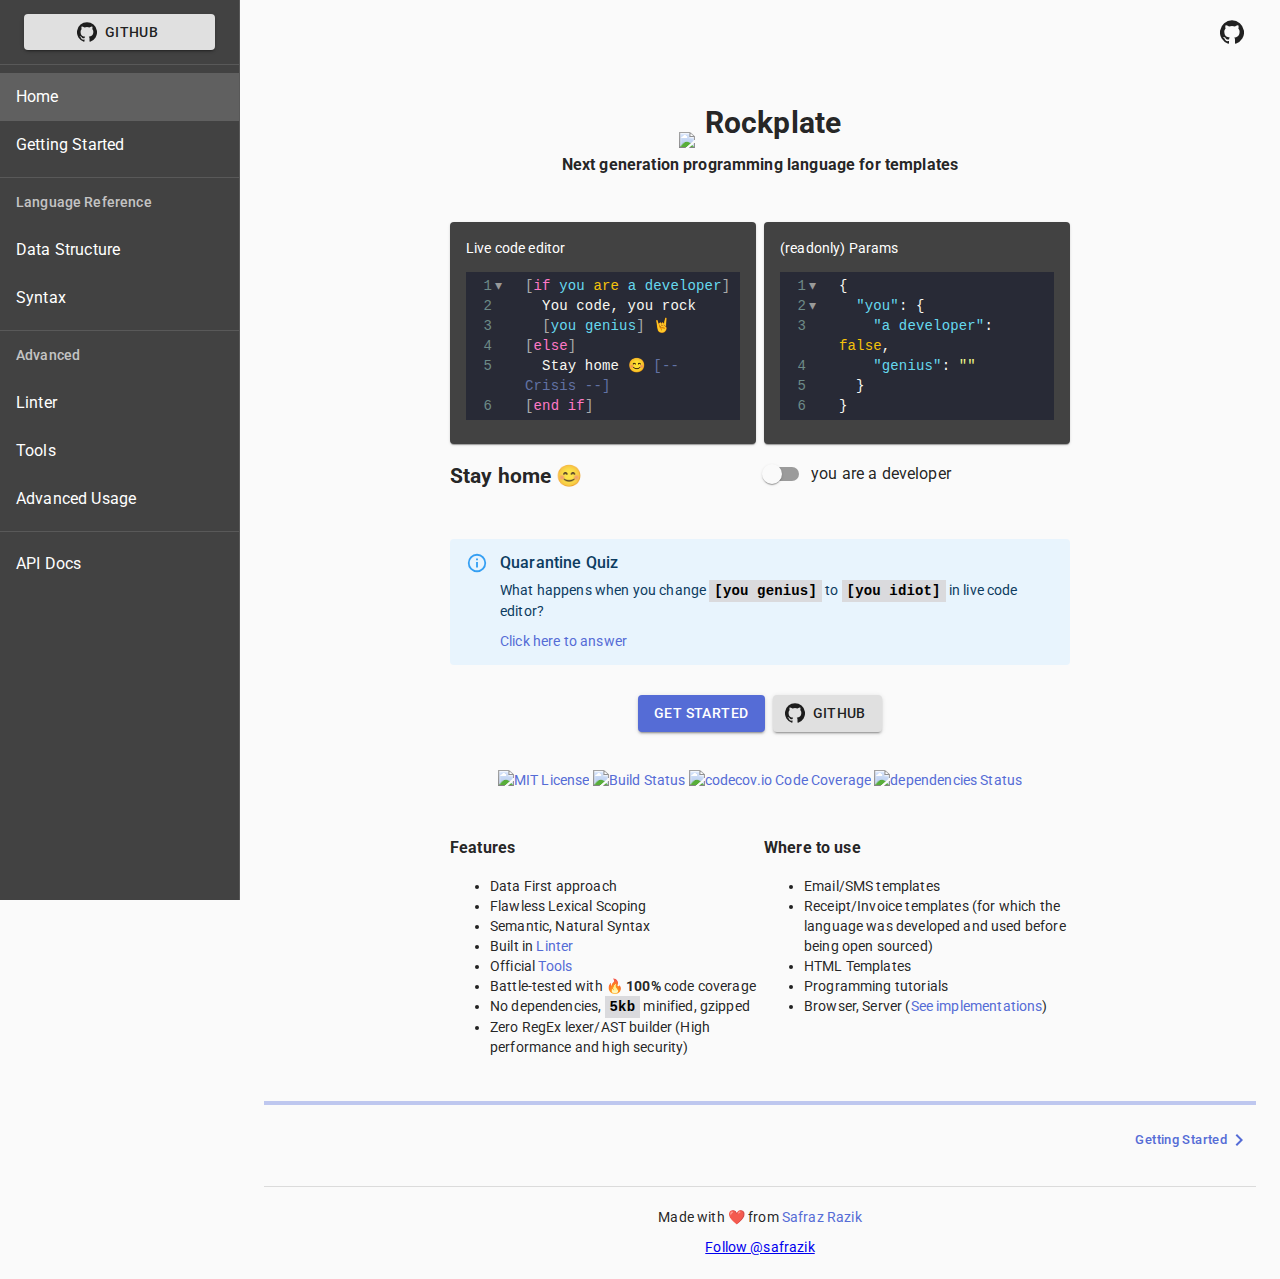
==== commit 4feceed5: "Deploy rockplate/rockplate.github.io to github.com/rockplate/rockplate.github.io.git:master" ====
--- a/index.html
+++ b/index.html
@@ -1,4 +1,8 @@
-<!DOCTYPE html><html lang="en"><head><meta name="theme-color" content="#556cd6"/><link rel="icon" type="image/png" sizes="192x192" href="/favicon-192x192.png"/><link rel="icon" type="image/png" sizes="32x32" href="/favicon-32x32.png"/><link rel="icon" type="image/png" sizes="96x96" href="/favicon-96x96.png"/><link rel="icon" type="image/png" sizes="16x16" href="/favicon-16x16.png"/><meta name="viewport" content="minimum-scale=1, initial-scale=1, width=device-width"/><link rel="stylesheet" href="https://fonts.googleapis.com/css?family=Roboto:300,400,500,700&amp;display=swap"/><meta name="viewport" content="width=device-width"/><meta charSet="utf-8"/><title>[🤘] Rockplate</title><meta name="twitter:image:src" content="https://rockplate.github.io/rockplate-cover.png?v=1.0.0-pre.1"/><meta name="twitter:site" content="@safrazik"/><meta name="twitter:card" content="summary_large_image"/><meta name="twitter:title" content="[🤘] Rockplate"/><meta name="twitter:description" content="Next generation templating language for sensible humans"/><meta property="og:image" content="https://rockplate.github.io/rockplate-cover.png?v=1.0.0-pre.1"/><meta property="og:site_name" content="GitHub"/><meta property="og:type" content="object"/><meta property="og:title" content="[🤘] Rockplate"/><meta property="og:url" content="https://rockplate.github.io"/><meta property="og:description" content="Next generation templating language for sensible humans"/><meta name="next-head-count" content="14"/><link rel="preload" href="/_next/static/css/b73375b639fa71ab9702.css" as="style"/><link rel="stylesheet" href="/_next/static/css/b73375b639fa71ab9702.css"/><link rel="preload" href="/_next/static/idXMkIjOkrUcx4Afptvy8/pages/index.js" as="script"/><link rel="preload" href="/_next/static/idXMkIjOkrUcx4Afptvy8/pages/_app.js" as="script"/><link rel="preload" href="/_next/static/runtime/webpack-a15fe1ec16013661d2e2.js" as="script"/><link rel="preload" href="/_next/static/chunks/framework.683f472101c927329f05.js" as="script"/><link rel="preload" href="/_next/static/chunks/f65a48b9.ab3f43f67215097ddc95.js" as="script"/><link rel="preload" href="/_next/static/chunks/commons.59433aa9becdb7669eae.js" as="script"/><link rel="preload" href="/_next/static/chunks/ae236933e38859c4a99a37ee3f1b51aa63ea77e9.161ebf500ca5523db362.js" as="script"/><link rel="preload" href="/_next/static/chunks/4ea0e742b0139f6f9c079a2372221d3e6cb713f2.538e1eaeb7441285f8ce.js" as="script"/><link rel="preload" href="/_next/static/runtime/main-b6e8737acd487a69b243.js" as="script"/><link rel="preload" href="/_next/static/chunks/81a975e0191ced80eb4d70010a7ca6a803eefef9.bd99507f33b3e0a4ae06.js" as="script"/><link rel="preload" href="/_next/static/chunks/d5033ec0487f16f04224a4c278642413140101a9.8667249448292e00c1b2.js" as="script"/><style id="jss-server-side">.MuiSvgIcon-root {
+<!DOCTYPE html><html lang="en"><head><meta name="theme-color" content="#556cd6"/><link rel="icon" type="image/png" sizes="192x192" href="/favicon-192x192.png"/><link rel="icon" type="image/png" sizes="32x32" href="/favicon-32x32.png"/><link rel="icon" type="image/png" sizes="96x96" href="/favicon-96x96.png"/><link rel="icon" type="image/png" sizes="16x16" href="/favicon-16x16.png"/><meta name="viewport" content="minimum-scale=1, initial-scale=1, width=device-width"/><link rel="stylesheet" href="https://fonts.googleapis.com/css?family=Roboto:300,400,500,700&amp;display=swap"/><script async="" src="https://www.googletagmanager.com/gtag/js?id=UA-146428731-4"></script><script>window.dataLayer = window.dataLayer || [];
+                function gtag(){dataLayer.push(arguments);}
+                gtag('js', new Date());
+
+                gtag('config', 'UA-146428731-4');</script><meta name="viewport" content="width=device-width"/><meta charSet="utf-8"/><title>[🤘] Rockplate</title><meta name="twitter:image:src" content="https://rockplate.github.io/rockplate-cover.png?v=1.0.0-pre.1"/><meta name="twitter:site" content="@safrazik"/><meta name="twitter:card" content="summary_large_image"/><meta name="twitter:title" content="[🤘] Rockplate"/><meta name="twitter:description" content="Next generation templating language for sensible humans"/><meta property="og:image" content="https://rockplate.github.io/rockplate-cover.png?v=1.0.0-pre.1"/><meta property="og:site_name" content="GitHub"/><meta property="og:type" content="object"/><meta property="og:title" content="[🤘] Rockplate"/><meta property="og:url" content="https://rockplate.github.io"/><meta property="og:description" content="Next generation templating language for sensible humans"/><meta name="next-head-count" content="14"/><link rel="preload" href="/_next/static/css/b73375b639fa71ab9702.css" as="style"/><link rel="stylesheet" href="/_next/static/css/b73375b639fa71ab9702.css"/><link rel="preload" href="/_next/static/7-hb-NtL7NmTc4dcFM6XP/pages/index.js" as="script"/><link rel="preload" href="/_next/static/7-hb-NtL7NmTc4dcFM6XP/pages/_app.js" as="script"/><link rel="preload" href="/_next/static/runtime/webpack-989732a2e09ca7956367.js" as="script"/><link rel="preload" href="/_next/static/chunks/framework.683f472101c927329f05.js" as="script"/><link rel="preload" href="/_next/static/chunks/f65a48b9.ab3f43f67215097ddc95.js" as="script"/><link rel="preload" href="/_next/static/chunks/commons.59433aa9becdb7669eae.js" as="script"/><link rel="preload" href="/_next/static/chunks/c78d4e26f03cdbace50d009ed6cb6f3d18ee85c1.161ebf500ca5523db362.js" as="script"/><link rel="preload" href="/_next/static/chunks/4f82c3dc8160109638ec846fff2e5b53dfd8ce94.538e1eaeb7441285f8ce.js" as="script"/><link rel="preload" href="/_next/static/runtime/main-b6e8737acd487a69b243.js" as="script"/><link rel="preload" href="/_next/static/chunks/21df72c9d0b80c2bba53d11e77959e1efb5de9f4.bd99507f33b3e0a4ae06.js" as="script"/><link rel="preload" href="/_next/static/chunks/6b28b7956559d6f7c58373c6f9bbe78d72add51c.8667249448292e00c1b2.js" as="script"/><style id="jss-server-side">.MuiSvgIcon-root {
   fill: currentColor;
   width: 1em;
   height: 1em;
@@ -2469,22 +2473,22 @@
   .jss1 {
     min-height: 64px;
   }
-}</style></head><body><div id="__next"><div class="jss2"><div class="appbar-homepage appbar-homepage-muted"><header class="MuiPaper-root MuiAppBar-root MuiAppBar-positionFixed MuiAppBar-colorTransparent jss4 mui-fixed MuiPaper-elevation0"><div class="MuiToolbar-root MuiToolbar-regular MuiToolbar-gutters"><button class="MuiButtonBase-root MuiIconButton-root jss5 MuiIconButton-colorInherit MuiIconButton-edgeStart" tabindex="0" type="button" aria-label="open drawer"><span class="MuiIconButton-label"><svg class="MuiSvgIcon-root" focusable="false" viewBox="0 0 24 24" aria-hidden="true"><path d="M3 18h18v-2H3v2zm0-5h18v-2H3v2zm0-7v2h18V6H3z"></path></svg></span></button><h6 class="MuiTypography-root jss9 MuiTypography-h6 MuiTypography-noWrap"><a class="MuiTypography-root MuiLink-root MuiLink-underlineHover MuiTypography-colorPrimary" style="color:inherit;text-decoration:none" href="/"><img src="https://avatars3.githubusercontent.com/u/61226601?s=200&amp;v=4" style="height:40px;margin-right:8px;vertical-align:middle"/>Rockplate</a></h6><a class="MuiButtonBase-root MuiIconButton-root right-action-button MuiIconButton-colorInherit" tabindex="0" aria-disabled="false" aria-label="GitHub" href="https://github.com/rockplate/rockplate"><span class="MuiIconButton-label"><svg class="MuiSvgIcon-root" focusable="false" viewBox="0 0 24 24" aria-hidden="true"><path d="M12 .3a12 12 0 0 0-3.8 23.4c.6.1.8-.3.8-.6v-2c-3.3.7-4-1.6-4-1.6-.6-1.4-1.4-1.8-1.4-1.8-1-.7.1-.7.1-.7 1.2 0 1.9 1.2 1.9 1.2 1 1.8 2.8 1.3 3.5 1 0-.8.4-1.3.7-1.6-2.7-.3-5.5-1.3-5.5-6 0-1.2.5-2.3 1.3-3.1-.2-.4-.6-1.6 0-3.2 0 0 1-.3 3.4 1.2a11.5 11.5 0 0 1 6 0c2.3-1.5 3.3-1.2 3.3-1.2.6 1.6.2 2.8 0 3.2.9.8 1.3 1.9 1.3 3.2 0 4.6-2.8 5.6-5.5 5.9.5.4.9 1 .9 2.2v3.3c0 .3.1.7.8.6A12 12 0 0 0 12 .3"></path></svg></span></a></div></header></div><nav class="jss3" aria-label="mailbox folders"><div class="jss117"></div><div class="jss115"><div class="MuiDrawer-root-125 MuiDrawer-docked-126"><div class="MuiPaper-root-137 MuiDrawer-paper-127 jss7 MuiDrawer-paperAnchorLeft-128 MuiDrawer-paperAnchorDockedLeft-132 MuiPaper-elevation0-140"><div><div><div class="MuiToolbar-root-165 MuiToolbar-regular-167 MuiToolbar-gutters-166"><a class="MuiButtonBase-root-198 MuiButton-root-169 MuiButton-contained-177" tabindex="0" aria-disabled="false" href="https://github.com/rockplate/rockplate" style="width:100%"><span class="MuiButton-label-170"><span class="MuiButton-startIcon-193 MuiButton-iconSizeMedium-196"><svg class="MuiSvgIcon-root-201" focusable="false" viewBox="0 0 24 24" aria-hidden="true"><path d="M12 .3a12 12 0 0 0-3.8 23.4c.6.1.8-.3.8-.6v-2c-3.3.7-4-1.6-4-1.6-.6-1.4-1.4-1.8-1.4-1.8-1-.7.1-.7.1-.7 1.2 0 1.9 1.2 1.9 1.2 1 1.8 2.8 1.3 3.5 1 0-.8.4-1.3.7-1.6-2.7-.3-5.5-1.3-5.5-6 0-1.2.5-2.3 1.3-3.1-.2-.4-.6-1.6 0-3.2 0 0 1-.3 3.4 1.2a11.5 11.5 0 0 1 6 0c2.3-1.5 3.3-1.2 3.3-1.2.6 1.6.2 2.8 0 3.2.9.8 1.3 1.9 1.3 3.2 0 4.6-2.8 5.6-5.5 5.9.5.4.9 1 .9 2.2v3.3c0 .3.1.7.8.6A12 12 0 0 0 12 .3"></path></svg></span>GitHub</span></a></div></div><hr class="MuiDivider-root-210"/><ul class="MuiList-root-217 MuiList-padding-218"><a class="MuiButtonBase-root-198 MuiListItem-root-221 MuiListItem-gutters-228 MuiListItem-button-229 Mui-selected" tabindex="0" aria-disabled="false" href="/"><div class="MuiListItemText-root-232"><span class="MuiTypography-root-238 MuiListItemText-primary-236 MuiTypography-body1-240 MuiTypography-displayBlock-267">Home</span></div></a><a class="MuiButtonBase-root-198 MuiListItem-root-221 MuiListItem-gutters-228 MuiListItem-button-229" tabindex="0" aria-disabled="false" href="/getting-started"><div class="MuiListItemText-root-232"><span class="MuiTypography-root-238 MuiListItemText-primary-236 MuiTypography-body1-240 MuiTypography-displayBlock-267">Getting Started</span></div></a></ul><hr class="MuiDivider-root-210"/><ul class="MuiList-root-217 MuiList-padding-218 MuiList-subheader-220"><li class="MuiListSubheader-root-268 MuiListSubheader-sticky-273 MuiListSubheader-gutters-271">Language Reference</li><a class="MuiButtonBase-root-198 MuiListItem-root-221 MuiListItem-gutters-228 MuiListItem-button-229" tabindex="0" aria-disabled="false" href="/data-structure"><div class="MuiListItemText-root-232"><span class="MuiTypography-root-238 MuiListItemText-primary-236 MuiTypography-body1-240 MuiTypography-displayBlock-267">Data Structure</span></div></a><a class="MuiButtonBase-root-198 MuiListItem-root-221 MuiListItem-gutters-228 MuiListItem-button-229" tabindex="0" aria-disabled="false" href="/syntax"><div class="MuiListItemText-root-232"><span class="MuiTypography-root-238 MuiListItemText-primary-236 MuiTypography-body1-240 MuiTypography-displayBlock-267">Syntax</span></div></a></ul><hr class="MuiDivider-root-210"/><ul class="MuiList-root-217 MuiList-padding-218 MuiList-subheader-220"><li class="MuiListSubheader-root-268 MuiListSubheader-sticky-273 MuiListSubheader-gutters-271">Advanced</li><a class="MuiButtonBase-root-198 MuiListItem-root-221 MuiListItem-gutters-228 MuiListItem-button-229" tabindex="0" aria-disabled="false" href="/linter"><div class="MuiListItemText-root-232"><span class="MuiTypography-root-238 MuiListItemText-primary-236 MuiTypography-body1-240 MuiTypography-displayBlock-267">Linter</span></div></a><a class="MuiButtonBase-root-198 MuiListItem-root-221 MuiListItem-gutters-228 MuiListItem-button-229" tabindex="0" aria-disabled="false" href="/tools"><div class="MuiListItemText-root-232"><span class="MuiTypography-root-238 MuiListItemText-primary-236 MuiTypography-body1-240 MuiTypography-displayBlock-267">Tools</span></div></a><a class="MuiButtonBase-root-198 MuiListItem-root-221 MuiListItem-gutters-228 MuiListItem-button-229" tabindex="0" aria-disabled="false" href="/advanced-usage"><div class="MuiListItemText-root-232"><span class="MuiTypography-root-238 MuiListItemText-primary-236 MuiTypography-body1-240 MuiTypography-displayBlock-267">Advanced Usage</span></div></a></ul><hr class="MuiDivider-root-210"/><ul class="MuiList-root-217 MuiList-padding-218"><a class="MuiButtonBase-root-198 MuiListItem-root-221 MuiListItem-gutters-228 MuiListItem-button-229" tabindex="0" aria-disabled="false" href="https://rockplate.github.io/rockplate/api/"><div class="MuiListItemText-root-232"><span class="MuiTypography-root-238 MuiListItemText-primary-236 MuiTypography-body1-240 MuiTypography-displayBlock-267">API Docs</span></div></a></ul></div></div></div></div></nav><main class="jss8"><div class="MuiToolbar-root MuiToolbar-regular MuiToolbar-gutters" id="back-to-top-anchor"></div><div style="max-width:620px;margin:auto"><div style="text-align:center"><h1 style="font-size:30px;line-height:30px"><img src="https://avatars3.githubusercontent.com/u/61226601?s=200&amp;v=4" style="height:60px;margin-bottom:-15px;margin-right:10px"/>Rockplate</h1><h3 style="margin-top:-5px;margin-bottom:45px">Templating language for sensible humans</h3></div><div class="MuiPaper-root MuiAlert-root MuiAlert-standardInfo MuiPaper-elevation0" role="alert" style="margin-top:30px"><div class="MuiAlert-icon"><svg class="MuiSvgIcon-root MuiSvgIcon-fontSizeInherit" focusable="false" viewBox="0 0 24 24" aria-hidden="true"><path d="M11,9H13V7H11M12,20C7.59,20 4,16.41 4,12C4,7.59 7.59,4 12,4C16.41,4 20,7.59 20, 12C20,16.41 16.41,20 12,20M12,2A10,10 0 0,0 2,12A10,10 0 0,0 12,22A10,10 0 0,0 22,12A10, 10 0 0,0 12,2M11,17H13V11H11V17Z"></path></svg></div><div class="MuiAlert-message"><div class="MuiTypography-root MuiAlertTitle-root MuiTypography-body1 MuiTypography-gutterBottom">Quarantine Quiz</div><div>What happens when you change <code>[you genius]</code> to <code>[you idiot]</code> in live code editor?</div><div style="margin-top:10px"><a class="MuiTypography-root MuiLink-root MuiLink-underlineHover MuiTypography-colorPrimary" href="https://github.com/rockplate/rockplate/issues/2">Click here to answer</a></div></div></div><div style="text-align:center;margin-top:30px"><a class="MuiButtonBase-root MuiButton-root MuiButton-contained MuiButton-containedPrimary" tabindex="0" aria-disabled="false" style="margin-bottom:8px;margin-right:8px" href="/getting-started"><span class="MuiButton-label">Get Started</span></a><a class="MuiButtonBase-root MuiButton-root MuiButton-contained" tabindex="0" aria-disabled="false" href="https://github.com/rockplate/rockplate" style="margin-bottom:8px"><span class="MuiButton-label"><span class="MuiButton-startIcon MuiButton-iconSizeMedium"><svg class="MuiSvgIcon-root" focusable="false" viewBox="0 0 24 24" aria-hidden="true"><path d="M12 .3a12 12 0 0 0-3.8 23.4c.6.1.8-.3.8-.6v-2c-3.3.7-4-1.6-4-1.6-.6-1.4-1.4-1.8-1.4-1.8-1-.7.1-.7.1-.7 1.2 0 1.9 1.2 1.9 1.2 1 1.8 2.8 1.3 3.5 1 0-.8.4-1.3.7-1.6-2.7-.3-5.5-1.3-5.5-6 0-1.2.5-2.3 1.3-3.1-.2-.4-.6-1.6 0-3.2 0 0 1-.3 3.4 1.2a11.5 11.5 0 0 1 6 0c2.3-1.5 3.3-1.2 3.3-1.2.6 1.6.2 2.8 0 3.2.9.8 1.3 1.9 1.3 3.2 0 4.6-2.8 5.6-5.5 5.9.5.4.9 1 .9 2.2v3.3c0 .3.1.7.8.6A12 12 0 0 0 12 .3"></path></svg></span>GitHub</span></a></div><div style="text-align:center;margin-top:30px"><p><a class="MuiTypography-root MuiLink-root MuiLink-underlineHover MuiTypography-colorPrimary" href="https://github.com/rockplate/rockplate/blob/master/LICENSE"><img src="https://img.shields.io/github/license/rockplate/rockplate" alt="MIT License"/></a>
+}</style></head><body><div id="__next"><div class="jss2"><div class="appbar-homepage appbar-homepage-muted"><header class="MuiPaper-root MuiAppBar-root MuiAppBar-positionFixed MuiAppBar-colorTransparent jss4 mui-fixed MuiPaper-elevation0"><div class="MuiToolbar-root MuiToolbar-regular MuiToolbar-gutters"><button class="MuiButtonBase-root MuiIconButton-root jss5 MuiIconButton-colorInherit MuiIconButton-edgeStart" tabindex="0" type="button" aria-label="open drawer"><span class="MuiIconButton-label"><svg class="MuiSvgIcon-root" focusable="false" viewBox="0 0 24 24" aria-hidden="true"><path d="M3 18h18v-2H3v2zm0-5h18v-2H3v2zm0-7v2h18V6H3z"></path></svg></span></button><h6 class="MuiTypography-root jss9 MuiTypography-h6 MuiTypography-noWrap"><a class="MuiTypography-root MuiLink-root MuiLink-underlineHover MuiTypography-colorPrimary" style="color:inherit;text-decoration:none" href="/"><img src="https://avatars3.githubusercontent.com/u/61226601?s=200&amp;v=4" style="height:40px;margin-right:8px;vertical-align:middle"/>Rockplate</a></h6><a class="MuiButtonBase-root MuiIconButton-root right-action-button MuiIconButton-colorInherit" tabindex="0" aria-disabled="false" aria-label="GitHub" href="https://github.com/rockplate/rockplate"><span class="MuiIconButton-label"><svg class="MuiSvgIcon-root" focusable="false" viewBox="0 0 24 24" aria-hidden="true"><path d="M12 .3a12 12 0 0 0-3.8 23.4c.6.1.8-.3.8-.6v-2c-3.3.7-4-1.6-4-1.6-.6-1.4-1.4-1.8-1.4-1.8-1-.7.1-.7.1-.7 1.2 0 1.9 1.2 1.9 1.2 1 1.8 2.8 1.3 3.5 1 0-.8.4-1.3.7-1.6-2.7-.3-5.5-1.3-5.5-6 0-1.2.5-2.3 1.3-3.1-.2-.4-.6-1.6 0-3.2 0 0 1-.3 3.4 1.2a11.5 11.5 0 0 1 6 0c2.3-1.5 3.3-1.2 3.3-1.2.6 1.6.2 2.8 0 3.2.9.8 1.3 1.9 1.3 3.2 0 4.6-2.8 5.6-5.5 5.9.5.4.9 1 .9 2.2v3.3c0 .3.1.7.8.6A12 12 0 0 0 12 .3"></path></svg></span></a></div></header></div><nav class="jss3" aria-label="mailbox folders"><div class="jss117"></div><div class="jss115"><div class="MuiDrawer-root-125 MuiDrawer-docked-126"><div class="MuiPaper-root-137 MuiDrawer-paper-127 jss7 MuiDrawer-paperAnchorLeft-128 MuiDrawer-paperAnchorDockedLeft-132 MuiPaper-elevation0-140"><div><div><div class="MuiToolbar-root-165 MuiToolbar-regular-167 MuiToolbar-gutters-166"><a class="MuiButtonBase-root-198 MuiButton-root-169 MuiButton-contained-177" tabindex="0" aria-disabled="false" href="https://github.com/rockplate/rockplate" style="width:100%"><span class="MuiButton-label-170"><span class="MuiButton-startIcon-193 MuiButton-iconSizeMedium-196"><svg class="MuiSvgIcon-root-201" focusable="false" viewBox="0 0 24 24" aria-hidden="true"><path d="M12 .3a12 12 0 0 0-3.8 23.4c.6.1.8-.3.8-.6v-2c-3.3.7-4-1.6-4-1.6-.6-1.4-1.4-1.8-1.4-1.8-1-.7.1-.7.1-.7 1.2 0 1.9 1.2 1.9 1.2 1 1.8 2.8 1.3 3.5 1 0-.8.4-1.3.7-1.6-2.7-.3-5.5-1.3-5.5-6 0-1.2.5-2.3 1.3-3.1-.2-.4-.6-1.6 0-3.2 0 0 1-.3 3.4 1.2a11.5 11.5 0 0 1 6 0c2.3-1.5 3.3-1.2 3.3-1.2.6 1.6.2 2.8 0 3.2.9.8 1.3 1.9 1.3 3.2 0 4.6-2.8 5.6-5.5 5.9.5.4.9 1 .9 2.2v3.3c0 .3.1.7.8.6A12 12 0 0 0 12 .3"></path></svg></span>GitHub</span></a></div></div><hr class="MuiDivider-root-210"/><ul class="MuiList-root-217 MuiList-padding-218"><a class="MuiButtonBase-root-198 MuiListItem-root-221 MuiListItem-gutters-228 MuiListItem-button-229 Mui-selected" tabindex="0" aria-disabled="false" href="/"><div class="MuiListItemText-root-232"><span class="MuiTypography-root-238 MuiListItemText-primary-236 MuiTypography-body1-240 MuiTypography-displayBlock-267">Home</span></div></a><a class="MuiButtonBase-root-198 MuiListItem-root-221 MuiListItem-gutters-228 MuiListItem-button-229" tabindex="0" aria-disabled="false" href="/getting-started"><div class="MuiListItemText-root-232"><span class="MuiTypography-root-238 MuiListItemText-primary-236 MuiTypography-body1-240 MuiTypography-displayBlock-267">Getting Started</span></div></a></ul><hr class="MuiDivider-root-210"/><ul class="MuiList-root-217 MuiList-padding-218 MuiList-subheader-220"><li class="MuiListSubheader-root-268 MuiListSubheader-sticky-273 MuiListSubheader-gutters-271">Language Reference</li><a class="MuiButtonBase-root-198 MuiListItem-root-221 MuiListItem-gutters-228 MuiListItem-button-229" tabindex="0" aria-disabled="false" href="/data-structure"><div class="MuiListItemText-root-232"><span class="MuiTypography-root-238 MuiListItemText-primary-236 MuiTypography-body1-240 MuiTypography-displayBlock-267">Data Structure</span></div></a><a class="MuiButtonBase-root-198 MuiListItem-root-221 MuiListItem-gutters-228 MuiListItem-button-229" tabindex="0" aria-disabled="false" href="/syntax"><div class="MuiListItemText-root-232"><span class="MuiTypography-root-238 MuiListItemText-primary-236 MuiTypography-body1-240 MuiTypography-displayBlock-267">Syntax</span></div></a></ul><hr class="MuiDivider-root-210"/><ul class="MuiList-root-217 MuiList-padding-218 MuiList-subheader-220"><li class="MuiListSubheader-root-268 MuiListSubheader-sticky-273 MuiListSubheader-gutters-271">Advanced</li><a class="MuiButtonBase-root-198 MuiListItem-root-221 MuiListItem-gutters-228 MuiListItem-button-229" tabindex="0" aria-disabled="false" href="/linter"><div class="MuiListItemText-root-232"><span class="MuiTypography-root-238 MuiListItemText-primary-236 MuiTypography-body1-240 MuiTypography-displayBlock-267">Linter</span></div></a><a class="MuiButtonBase-root-198 MuiListItem-root-221 MuiListItem-gutters-228 MuiListItem-button-229" tabindex="0" aria-disabled="false" href="/tools"><div class="MuiListItemText-root-232"><span class="MuiTypography-root-238 MuiListItemText-primary-236 MuiTypography-body1-240 MuiTypography-displayBlock-267">Tools</span></div></a><a class="MuiButtonBase-root-198 MuiListItem-root-221 MuiListItem-gutters-228 MuiListItem-button-229" tabindex="0" aria-disabled="false" href="/advanced-usage"><div class="MuiListItemText-root-232"><span class="MuiTypography-root-238 MuiListItemText-primary-236 MuiTypography-body1-240 MuiTypography-displayBlock-267">Advanced Usage</span></div></a></ul><hr class="MuiDivider-root-210"/><ul class="MuiList-root-217 MuiList-padding-218"><a class="MuiButtonBase-root-198 MuiListItem-root-221 MuiListItem-gutters-228 MuiListItem-button-229" tabindex="0" aria-disabled="false" href="https://rockplate.github.io/rockplate/api/"><div class="MuiListItemText-root-232"><span class="MuiTypography-root-238 MuiListItemText-primary-236 MuiTypography-body1-240 MuiTypography-displayBlock-267">API Docs</span></div></a></ul></div></div></div></div></nav><main class="jss8"><div class="MuiToolbar-root MuiToolbar-regular MuiToolbar-gutters" id="back-to-top-anchor"></div><div style="max-width:620px;margin:auto"><div style="text-align:center"><h1 style="font-size:30px;line-height:30px"><img src="https://avatars3.githubusercontent.com/u/61226601?s=200&amp;v=4" style="height:60px;margin-bottom:-15px;margin-right:10px"/>Rockplate</h1><h3 style="margin-top:-5px;margin-bottom:45px">Next generation programming language for templates</h3></div><div class="MuiPaper-root MuiAlert-root MuiAlert-standardInfo MuiPaper-elevation0" role="alert" style="margin-top:30px"><div class="MuiAlert-icon"><svg class="MuiSvgIcon-root MuiSvgIcon-fontSizeInherit" focusable="false" viewBox="0 0 24 24" aria-hidden="true"><path d="M11,9H13V7H11M12,20C7.59,20 4,16.41 4,12C4,7.59 7.59,4 12,4C16.41,4 20,7.59 20, 12C20,16.41 16.41,20 12,20M12,2A10,10 0 0,0 2,12A10,10 0 0,0 12,22A10,10 0 0,0 22,12A10, 10 0 0,0 12,2M11,17H13V11H11V17Z"></path></svg></div><div class="MuiAlert-message"><div class="MuiTypography-root MuiAlertTitle-root MuiTypography-body1 MuiTypography-gutterBottom">Quarantine Quiz</div><div>What happens when you change <code>[you genius]</code> to <code>[you idiot]</code> in live code editor?</div><div style="margin-top:10px"><a class="MuiTypography-root MuiLink-root MuiLink-underlineHover MuiTypography-colorPrimary" href="https://github.com/rockplate/rockplate/issues/2">Click here to answer</a></div></div></div><div style="text-align:center;margin-top:30px"><a class="MuiButtonBase-root MuiButton-root MuiButton-contained MuiButton-containedPrimary" tabindex="0" aria-disabled="false" style="margin-bottom:8px;margin-right:8px" href="/getting-started"><span class="MuiButton-label">Get Started</span></a><a class="MuiButtonBase-root MuiButton-root MuiButton-contained" tabindex="0" aria-disabled="false" href="https://github.com/rockplate/rockplate" style="margin-bottom:8px"><span class="MuiButton-label"><span class="MuiButton-startIcon MuiButton-iconSizeMedium"><svg class="MuiSvgIcon-root" focusable="false" viewBox="0 0 24 24" aria-hidden="true"><path d="M12 .3a12 12 0 0 0-3.8 23.4c.6.1.8-.3.8-.6v-2c-3.3.7-4-1.6-4-1.6-.6-1.4-1.4-1.8-1.4-1.8-1-.7.1-.7.1-.7 1.2 0 1.9 1.2 1.9 1.2 1 1.8 2.8 1.3 3.5 1 0-.8.4-1.3.7-1.6-2.7-.3-5.5-1.3-5.5-6 0-1.2.5-2.3 1.3-3.1-.2-.4-.6-1.6 0-3.2 0 0 1-.3 3.4 1.2a11.5 11.5 0 0 1 6 0c2.3-1.5 3.3-1.2 3.3-1.2.6 1.6.2 2.8 0 3.2.9.8 1.3 1.9 1.3 3.2 0 4.6-2.8 5.6-5.5 5.9.5.4.9 1 .9 2.2v3.3c0 .3.1.7.8.6A12 12 0 0 0 12 .3"></path></svg></span>GitHub</span></a></div><div style="text-align:center;margin-top:30px"><p><a class="MuiTypography-root MuiLink-root MuiLink-underlineHover MuiTypography-colorPrimary" href="https://github.com/rockplate/rockplate/blob/master/LICENSE"><img src="https://img.shields.io/github/license/rockplate/rockplate" alt="MIT License"/></a>
 <a class="MuiTypography-root MuiLink-root MuiLink-underlineHover MuiTypography-colorPrimary" href="https://travis-ci.com/rockplate/rockplate"><img src="https://travis-ci.com/rockplate/rockplate.png?branch=master" alt="Build Status"/></a>
 <a class="MuiTypography-root MuiLink-root MuiLink-underlineHover MuiTypography-colorPrimary" href="https://codecov.io/github/rockplate/rockplate?branch=master"><img src="https://img.shields.io/codecov/c/github/rockplate/rockplate.svg?maxAge=2592000" alt="codecov.io Code Coverage"/></a>
-<a class="MuiTypography-root MuiLink-root MuiLink-underlineHover MuiTypography-colorPrimary" href="https://david-dm.org/rockplate/rockplate"><img src="https://david-dm.org/rockplate/rockplate/status.svg" alt="dependencies Status"/></a></p></div><div style="margin-top:30px"><div class="MuiGrid-root MuiGrid-container MuiGrid-spacing-xs-1"><div class="MuiGrid-root MuiGrid-item MuiGrid-grid-xs-12 MuiGrid-grid-sm-12 MuiGrid-grid-md-6"><div><h3 id="features">Features</h3><ul><li>Data First approach</li><li>Flawless Lexical Scoping</li><li>Semantic, Natural Syntax</li><li>Built in <a class="MuiTypography-root MuiLink-root MuiLink-underlineHover MuiTypography-colorPrimary" href="/linter">Linter</a></li><li>Official <a class="MuiTypography-root MuiLink-root MuiLink-underlineHover MuiTypography-colorPrimary" href="/tools">Tools</a></li><li>Battle-tested with 🔥 <strong>100%</strong> code coverage</li><li>No dependencies, <code>5kb</code> minified, gzipped</li><li>Zero RegEx lexer/AST builder (High performance and high security)</li></ul></div></div><div class="MuiGrid-root MuiGrid-item MuiGrid-grid-xs-12 MuiGrid-grid-sm-12 MuiGrid-grid-md-6"><div><h3 id="where-to-use">Where to use</h3><ul><li>Email/SMS templates</li><li>Receipt/Invoice templates (for which the language was developed and used before being open sourced)</li><li>HTML Templates</li><li>Programming tutorials</li><li>Browser, Server (<a class="MuiTypography-root MuiLink-root MuiLink-underlineHover MuiTypography-colorPrimary" href="/getting-started#implementations">See implementations</a>)</li></ul></div></div></div></div></div><div class="jss423"><div class="MuiLinearProgress-root MuiLinearProgress-colorPrimary MuiLinearProgress-determinate" role="progressbar" aria-valuenow="0"><div class="MuiLinearProgress-bar MuiLinearProgress-barColorPrimary MuiLinearProgress-bar1Determinate" style="transform:translateX(-100%)"></div></div><div class="MuiGrid-root jss424 MuiGrid-container MuiGrid-spacing-xs-1"><div class="MuiGrid-root MuiGrid-item MuiGrid-grid-xs-12 MuiGrid-grid-sm-6 MuiGrid-grid-md-6"><div></div></div><div class="MuiGrid-root MuiGrid-item MuiGrid-grid-xs-12 MuiGrid-grid-sm-6 MuiGrid-grid-md-6" style="text-align:right"><a class="MuiButtonBase-root MuiButton-root MuiButton-text MuiButton-textPrimary MuiButton-textSizeSmall MuiButton-sizeSmall" tabindex="0" aria-disabled="false" style="text-transform:none" href="/getting-started"><span class="MuiButton-label">Getting Started<svg class="MuiSvgIcon-root" focusable="false" viewBox="0 0 24 24" aria-hidden="true"><path d="M8.59 16.59L13.17 12 8.59 7.41 10 6l6 6-6 6-1.41-1.41z"></path></svg></span></a></div></div></div><hr class="MuiDivider-root" style="margin-top:30px"/><div style="margin-top:20px;margin-bottom:0;text-align:center"><div>Made with ❤️ from <a class="MuiTypography-root MuiLink-root MuiLink-underlineHover MuiTypography-colorPrimary" href="https://safrazik.com">Safraz Razik</a></div><div style="margin-top:10px"><a href="https://twitter.com/safrazik?ref_src=twsrc%5Etfw" class="twitter-follow-button" data-size="large" data-show-count="false">Follow @safrazik</a></div></div><div role="presentation" style="transform:scale(0);visibility:hidden;position:fixed;bottom:16px;right:16px;z-index:1000"><button class="MuiButtonBase-root MuiFab-root MuiFab-sizeSmall MuiFab-secondary" tabindex="0" type="button" aria-label="scroll back to top"><span class="MuiFab-label"><svg class="MuiSvgIcon-root" focusable="false" viewBox="0 0 24 24" aria-hidden="true"><path d="M7.41 15.41L12 10.83l4.59 4.58L18 14l-6-6-6 6z"></path></svg></span></button></div></main></div></div><script id="__NEXT_DATA__" type="application/json">{"props":{"pageProps":{}},"page":"/","query":{},"buildId":"idXMkIjOkrUcx4Afptvy8","nextExport":true,"autoExport":true,"isFallback":false}</script><script nomodule="" src="/_next/static/runtime/polyfills-249ade8c6b90bab25010.js"></script><script async="" data-next-page="/" src="/_next/static/idXMkIjOkrUcx4Afptvy8/pages/index.js"></script><script async="" data-next-page="/_app" src="/_next/static/idXMkIjOkrUcx4Afptvy8/pages/_app.js"></script><script src="/_next/static/runtime/webpack-a15fe1ec16013661d2e2.js" async=""></script><script src="/_next/static/chunks/framework.683f472101c927329f05.js" async=""></script><script src="/_next/static/chunks/f65a48b9.ab3f43f67215097ddc95.js" async=""></script><script src="/_next/static/chunks/commons.59433aa9becdb7669eae.js" async=""></script><script src="/_next/static/chunks/ae236933e38859c4a99a37ee3f1b51aa63ea77e9.161ebf500ca5523db362.js" async=""></script><script src="/_next/static/chunks/4ea0e742b0139f6f9c079a2372221d3e6cb713f2.538e1eaeb7441285f8ce.js" async=""></script><script src="/_next/static/runtime/main-b6e8737acd487a69b243.js" async=""></script><script src="/_next/static/chunks/81a975e0191ced80eb4d70010a7ca6a803eefef9.bd99507f33b3e0a4ae06.js" async=""></script><script src="/_next/static/chunks/d5033ec0487f16f04224a4c278642413140101a9.8667249448292e00c1b2.js" async=""></script><script src="/_next/static/idXMkIjOkrUcx4Afptvy8/_buildManifest.js" async=""></script><script src="/_next/static/idXMkIjOkrUcx4Afptvy8/_ssgManifest.js" async=""></script><script src="https://unpkg.com/jsonlint@1.6.3/web/jsonlint.js"></script><script>window.twttr = (function(d, s, id) {
-            var js, fjs = d.getElementsByTagName(s)[0],
-              t = window.twttr || {};
-            if (d.getElementById(id)) return t;
-            js = d.createElement(s);
-            js.id = id;
-            js.src = "https://platform.twitter.com/widgets.js";
-            fjs.parentNode.insertBefore(js, fjs);
+<a class="MuiTypography-root MuiLink-root MuiLink-underlineHover MuiTypography-colorPrimary" href="https://david-dm.org/rockplate/rockplate"><img src="https://david-dm.org/rockplate/rockplate/status.svg" alt="dependencies Status"/></a></p></div><div style="margin-top:30px"><div class="MuiGrid-root MuiGrid-container MuiGrid-spacing-xs-1"><div class="MuiGrid-root MuiGrid-item MuiGrid-grid-xs-12 MuiGrid-grid-sm-12 MuiGrid-grid-md-6"><div><h3 id="features">Features</h3><ul><li>Data First approach</li><li>Flawless Lexical Scoping</li><li>Semantic, Natural Syntax</li><li>Built in <a class="MuiTypography-root MuiLink-root MuiLink-underlineHover MuiTypography-colorPrimary" href="/linter">Linter</a></li><li>Official <a class="MuiTypography-root MuiLink-root MuiLink-underlineHover MuiTypography-colorPrimary" href="/tools">Tools</a></li><li>Battle-tested with 🔥 <strong>100%</strong> code coverage</li><li>No dependencies, <code>5kb</code> minified, gzipped</li><li>Zero RegEx lexer/AST builder (High performance and high security)</li></ul></div></div><div class="MuiGrid-root MuiGrid-item MuiGrid-grid-xs-12 MuiGrid-grid-sm-12 MuiGrid-grid-md-6"><div><h3 id="where-to-use">Where to use</h3><ul><li>Email/SMS templates</li><li>Receipt/Invoice templates (for which the language was developed and used before being open sourced)</li><li>HTML Templates</li><li>Programming tutorials</li><li>Browser, Server (<a class="MuiTypography-root MuiLink-root MuiLink-underlineHover MuiTypography-colorPrimary" href="/getting-started#implementations">See implementations</a>)</li></ul></div></div></div></div></div><div class="jss423"><div class="MuiLinearProgress-root MuiLinearProgress-colorPrimary MuiLinearProgress-determinate" role="progressbar" aria-valuenow="0"><div class="MuiLinearProgress-bar MuiLinearProgress-barColorPrimary MuiLinearProgress-bar1Determinate" style="transform:translateX(-100%)"></div></div><div class="MuiGrid-root jss424 MuiGrid-container MuiGrid-spacing-xs-1"><div class="MuiGrid-root MuiGrid-item MuiGrid-grid-xs-12 MuiGrid-grid-sm-6 MuiGrid-grid-md-6"><div></div></div><div class="MuiGrid-root MuiGrid-item MuiGrid-grid-xs-12 MuiGrid-grid-sm-6 MuiGrid-grid-md-6" style="text-align:right"><a class="MuiButtonBase-root MuiButton-root MuiButton-text MuiButton-textPrimary MuiButton-textSizeSmall MuiButton-sizeSmall" tabindex="0" aria-disabled="false" style="text-transform:none" href="/getting-started"><span class="MuiButton-label">Getting Started<svg class="MuiSvgIcon-root" focusable="false" viewBox="0 0 24 24" aria-hidden="true"><path d="M8.59 16.59L13.17 12 8.59 7.41 10 6l6 6-6 6-1.41-1.41z"></path></svg></span></a></div></div></div><hr class="MuiDivider-root" style="margin-top:30px"/><div style="margin-top:20px;margin-bottom:0;text-align:center"><div>Made with ❤️ from <a class="MuiTypography-root MuiLink-root MuiLink-underlineHover MuiTypography-colorPrimary" href="https://safrazik.com">Safraz Razik</a></div><div style="margin-top:10px"><a href="https://twitter.com/safrazik?ref_src=twsrc%5Etfw" class="twitter-follow-button" data-size="large" data-show-count="false">Follow @safrazik</a></div></div><div role="presentation" style="transform:scale(0);visibility:hidden;position:fixed;bottom:16px;right:16px;z-index:1000"><button class="MuiButtonBase-root MuiFab-root MuiFab-sizeSmall MuiFab-secondary" tabindex="0" type="button" aria-label="scroll back to top"><span class="MuiFab-label"><svg class="MuiSvgIcon-root" focusable="false" viewBox="0 0 24 24" aria-hidden="true"><path d="M7.41 15.41L12 10.83l4.59 4.58L18 14l-6-6-6 6z"></path></svg></span></button></div></main></div></div><script id="__NEXT_DATA__" type="application/json">{"props":{"pageProps":{}},"page":"/","query":{},"buildId":"7-hb-NtL7NmTc4dcFM6XP","nextExport":true,"autoExport":true,"isFallback":false}</script><script nomodule="" src="/_next/static/runtime/polyfills-249ade8c6b90bab25010.js"></script><script async="" data-next-page="/" src="/_next/static/7-hb-NtL7NmTc4dcFM6XP/pages/index.js"></script><script async="" data-next-page="/_app" src="/_next/static/7-hb-NtL7NmTc4dcFM6XP/pages/_app.js"></script><script src="/_next/static/runtime/webpack-989732a2e09ca7956367.js" async=""></script><script src="/_next/static/chunks/framework.683f472101c927329f05.js" async=""></script><script src="/_next/static/chunks/f65a48b9.ab3f43f67215097ddc95.js" async=""></script><script src="/_next/static/chunks/commons.59433aa9becdb7669eae.js" async=""></script><script src="/_next/static/chunks/c78d4e26f03cdbace50d009ed6cb6f3d18ee85c1.161ebf500ca5523db362.js" async=""></script><script src="/_next/static/chunks/4f82c3dc8160109638ec846fff2e5b53dfd8ce94.538e1eaeb7441285f8ce.js" async=""></script><script src="/_next/static/runtime/main-b6e8737acd487a69b243.js" async=""></script><script src="/_next/static/chunks/21df72c9d0b80c2bba53d11e77959e1efb5de9f4.bd99507f33b3e0a4ae06.js" async=""></script><script src="/_next/static/chunks/6b28b7956559d6f7c58373c6f9bbe78d72add51c.8667249448292e00c1b2.js" async=""></script><script src="/_next/static/7-hb-NtL7NmTc4dcFM6XP/_buildManifest.js" async=""></script><script src="/_next/static/7-hb-NtL7NmTc4dcFM6XP/_ssgManifest.js" async=""></script><script src="https://unpkg.com/jsonlint@1.6.3/web/jsonlint.js"></script><script>window.twttr = (function(d, s, id) {
+                var js, fjs = d.getElementsByTagName(s)[0],
+                  t = window.twttr || {};
+                if (d.getElementById(id)) return t;
+                js = d.createElement(s);
+                js.id = id;
+                js.src = "https://platform.twitter.com/widgets.js";
+                fjs.parentNode.insertBefore(js, fjs);
 
-            t._e = [];
-            t.ready = function(f) {
-              t._e.push(f);
-            };
+                t._e = [];
+                t.ready = function(f) {
+                  t._e.push(f);
+                };
 
-            return t;
-          }(document, "script", "twitter-wjs"));</script></body></html>+                return t;
+              }(document, "script", "twitter-wjs"));</script></body></html>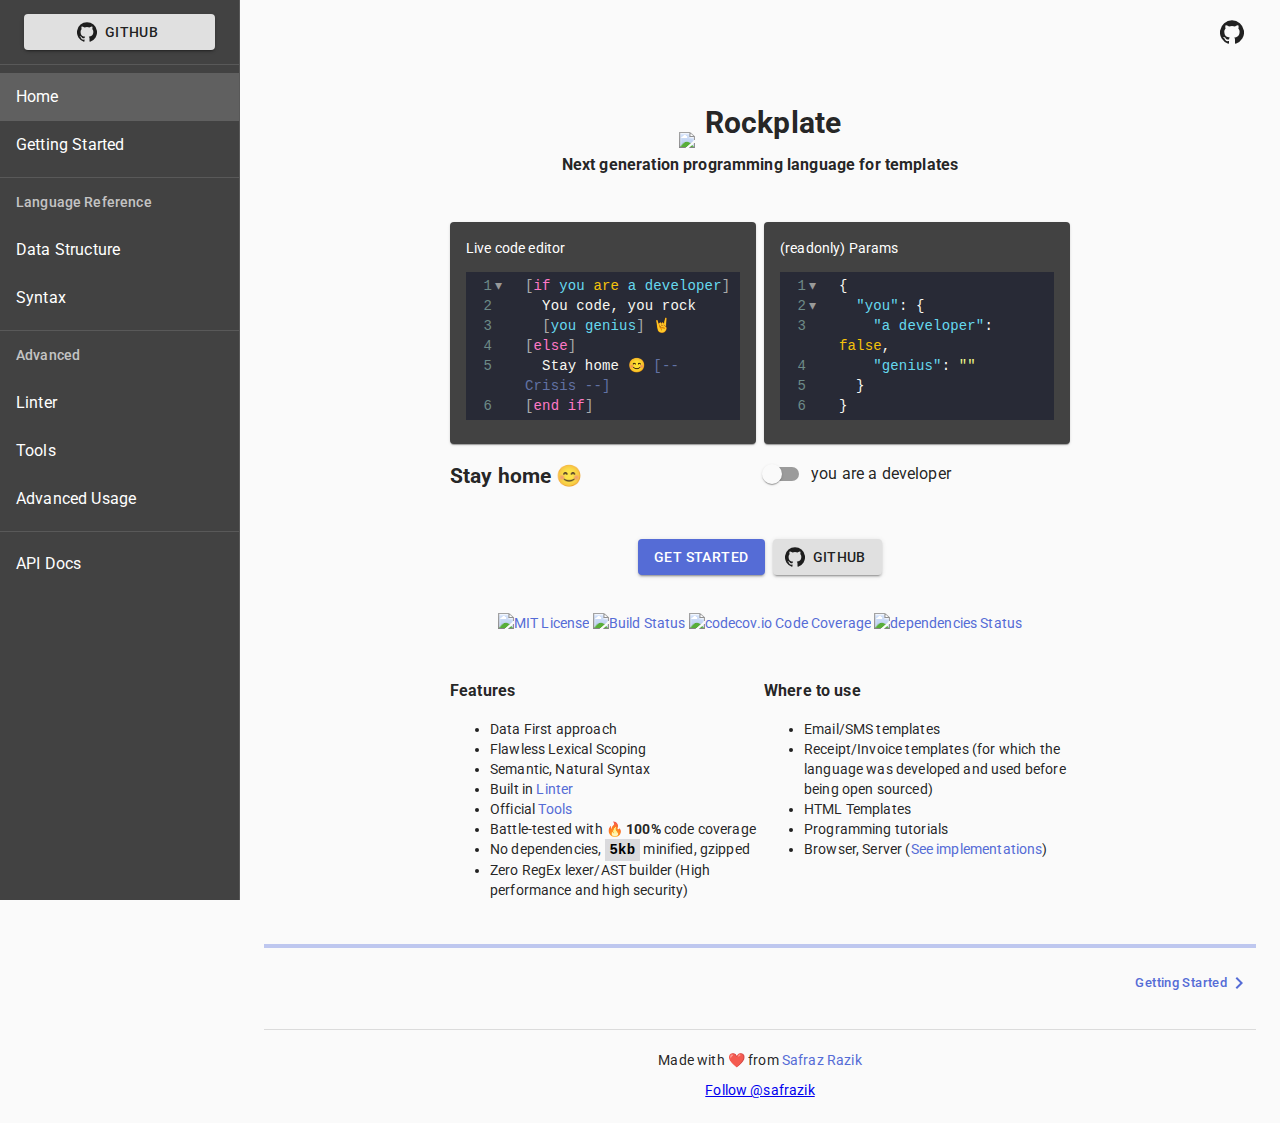
==== commit 2645c4cf: "Deploy rockplate/rockplate.github.io to github.com/rockplate/rockplate.github.io.git:master" ====
--- a/index.html
+++ b/index.html
@@ -2,7 +2,7 @@
                 function gtag(){dataLayer.push(arguments);}
                 gtag('js', new Date());
 
-                gtag('config', 'UA-146428731-4');</script><meta name="viewport" content="width=device-width"/><meta charSet="utf-8"/><title>[🤘] Rockplate</title><meta name="twitter:image:src" content="https://rockplate.github.io/rockplate-cover.png?v=1.0.0-pre.1"/><meta name="twitter:site" content="@safrazik"/><meta name="twitter:card" content="summary_large_image"/><meta name="twitter:title" content="[🤘] Rockplate"/><meta name="twitter:description" content="Next generation templating language for sensible humans"/><meta property="og:image" content="https://rockplate.github.io/rockplate-cover.png?v=1.0.0-pre.1"/><meta property="og:site_name" content="GitHub"/><meta property="og:type" content="object"/><meta property="og:title" content="[🤘] Rockplate"/><meta property="og:url" content="https://rockplate.github.io"/><meta property="og:description" content="Next generation templating language for sensible humans"/><meta name="next-head-count" content="14"/><link rel="preload" href="/_next/static/css/b73375b639fa71ab9702.css" as="style"/><link rel="stylesheet" href="/_next/static/css/b73375b639fa71ab9702.css"/><link rel="preload" href="/_next/static/7-hb-NtL7NmTc4dcFM6XP/pages/index.js" as="script"/><link rel="preload" href="/_next/static/7-hb-NtL7NmTc4dcFM6XP/pages/_app.js" as="script"/><link rel="preload" href="/_next/static/runtime/webpack-989732a2e09ca7956367.js" as="script"/><link rel="preload" href="/_next/static/chunks/framework.683f472101c927329f05.js" as="script"/><link rel="preload" href="/_next/static/chunks/f65a48b9.ab3f43f67215097ddc95.js" as="script"/><link rel="preload" href="/_next/static/chunks/commons.59433aa9becdb7669eae.js" as="script"/><link rel="preload" href="/_next/static/chunks/c78d4e26f03cdbace50d009ed6cb6f3d18ee85c1.161ebf500ca5523db362.js" as="script"/><link rel="preload" href="/_next/static/chunks/4f82c3dc8160109638ec846fff2e5b53dfd8ce94.538e1eaeb7441285f8ce.js" as="script"/><link rel="preload" href="/_next/static/runtime/main-b6e8737acd487a69b243.js" as="script"/><link rel="preload" href="/_next/static/chunks/21df72c9d0b80c2bba53d11e77959e1efb5de9f4.bd99507f33b3e0a4ae06.js" as="script"/><link rel="preload" href="/_next/static/chunks/6b28b7956559d6f7c58373c6f9bbe78d72add51c.8667249448292e00c1b2.js" as="script"/><style id="jss-server-side">.MuiSvgIcon-root {
+                gtag('config', 'UA-146428731-4');</script><meta name="viewport" content="width=device-width"/><meta charSet="utf-8"/><title>[🤘] Rockplate</title><meta name="twitter:image:src" content="https://rockplate.github.io/rockplate-cover.png?v=1.0.0-pre.1"/><meta name="twitter:site" content="@safrazik"/><meta name="twitter:card" content="summary_large_image"/><meta name="twitter:title" content="[🤘] Rockplate"/><meta name="twitter:description" content="Next generation programming language for templates"/><meta property="og:image" content="https://rockplate.github.io/rockplate-cover.png?v=1.0.0-pre.1"/><meta property="og:site_name" content="GitHub"/><meta property="og:type" content="object"/><meta property="og:title" content="[🤘] Rockplate"/><meta property="og:url" content="https://rockplate.github.io"/><meta property="og:description" content="Next generation programming language for templates"/><meta name="next-head-count" content="14"/><link rel="preload" href="/_next/static/css/b73375b639fa71ab9702.css" as="style"/><link rel="stylesheet" href="/_next/static/css/b73375b639fa71ab9702.css"/><link rel="preload" href="/_next/static/-hzXX6a5MNLNc7V-Y50sf/pages/index.js" as="script"/><link rel="preload" href="/_next/static/-hzXX6a5MNLNc7V-Y50sf/pages/_app.js" as="script"/><link rel="preload" href="/_next/static/runtime/webpack-5158988655152fd3e762.js" as="script"/><link rel="preload" href="/_next/static/chunks/framework.683f472101c927329f05.js" as="script"/><link rel="preload" href="/_next/static/chunks/f65a48b9.ab3f43f67215097ddc95.js" as="script"/><link rel="preload" href="/_next/static/chunks/commons.59433aa9becdb7669eae.js" as="script"/><link rel="preload" href="/_next/static/chunks/248ab6e67185d2d1dfb46ffbe1a3431da4ed33bd.161ebf500ca5523db362.js" as="script"/><link rel="preload" href="/_next/static/chunks/eb79e3bedab0a566598940daeda19125149381c2.538e1eaeb7441285f8ce.js" as="script"/><link rel="preload" href="/_next/static/runtime/main-b6e8737acd487a69b243.js" as="script"/><link rel="preload" href="/_next/static/chunks/e628f11fb8bd938b7f8de888f4fb23d97822e73f.bd99507f33b3e0a4ae06.js" as="script"/><link rel="preload" href="/_next/static/chunks/b7f691c303b179613335fece5f8c231ccb6dd5c3.8667249448292e00c1b2.js" as="script"/><style id="jss-server-side">.MuiSvgIcon-root {
   fill: currentColor;
   width: 1em;
   height: 1em;
@@ -2342,125 +2342,17 @@
   .jss9 {
     flex-grow: 1;
   }
-  .jss423 {
+  .jss406 {
     margin-top: 30px;
   }
-  .jss424 {
+  .jss407 {
     margin-top: 15px;
   }
 @media (max-width:599.95px) {
-  .jss424 {
+  .jss407 {
     flex-direction: column-reverse;
   }
 }
-  .MuiAlert-root {
-    display: flex;
-    padding: 6px 16px;
-    font-size: 0.875rem;
-    font-family: "Roboto", "Helvetica", "Arial", sans-serif;
-    font-weight: 400;
-    line-height: 1.43;
-    border-radius: 4px;
-    letter-spacing: 0.01071em;
-    background-color: transparent;
-  }
-  .MuiAlert-standardSuccess {
-    color: rgb(30, 70, 32);
-    background-color: rgb(237, 247, 237);
-  }
-  .MuiAlert-standardSuccess .MuiAlert-icon {
-    color: #4caf50;
-  }
-  .MuiAlert-standardInfo {
-    color: rgb(13, 60, 97);
-    background-color: rgb(232, 244, 253);
-  }
-  .MuiAlert-standardInfo .MuiAlert-icon {
-    color: #2196f3;
-  }
-  .MuiAlert-standardWarning {
-    color: rgb(102, 60, 0);
-    background-color: rgb(255, 244, 229);
-  }
-  .MuiAlert-standardWarning .MuiAlert-icon {
-    color: #ff9800;
-  }
-  .MuiAlert-standardError {
-    color: rgb(102, 9, 27);
-    background-color: rgb(255, 231, 236);
-  }
-  .MuiAlert-standardError .MuiAlert-icon {
-    color: #ff1744;
-  }
-  .MuiAlert-outlinedSuccess {
-    color: rgb(30, 70, 32);
-    border: 1px solid #4caf50;
-  }
-  .MuiAlert-outlinedSuccess .MuiAlert-icon {
-    color: #4caf50;
-  }
-  .MuiAlert-outlinedInfo {
-    color: rgb(13, 60, 97);
-    border: 1px solid #2196f3;
-  }
-  .MuiAlert-outlinedInfo .MuiAlert-icon {
-    color: #2196f3;
-  }
-  .MuiAlert-outlinedWarning {
-    color: rgb(102, 60, 0);
-    border: 1px solid #ff9800;
-  }
-  .MuiAlert-outlinedWarning .MuiAlert-icon {
-    color: #ff9800;
-  }
-  .MuiAlert-outlinedError {
-    color: rgb(102, 9, 27);
-    border: 1px solid #ff1744;
-  }
-  .MuiAlert-outlinedError .MuiAlert-icon {
-    color: #ff1744;
-  }
-  .MuiAlert-filledSuccess {
-    color: #fff;
-    font-weight: 500;
-    background-color: #4caf50;
-  }
-  .MuiAlert-filledInfo {
-    color: #fff;
-    font-weight: 500;
-    background-color: #2196f3;
-  }
-  .MuiAlert-filledWarning {
-    color: #fff;
-    font-weight: 500;
-    background-color: #ff9800;
-  }
-  .MuiAlert-filledError {
-    color: #fff;
-    font-weight: 500;
-    background-color: #ff1744;
-  }
-  .MuiAlert-icon {
-    display: flex;
-    opacity: 0.9;
-    padding: 7px 0;
-    font-size: 22px;
-    margin-right: 12px;
-  }
-  .MuiAlert-message {
-    padding: 8px 0;
-  }
-  .MuiAlert-action {
-    display: flex;
-    align-items: center;
-    margin-left: auto;
-    margin-right: -8px;
-    padding-left: 16px;
-  }
-  .MuiAlertTitle-root {
-    margin-top: -2px;
-    font-weight: 500;
-  }
   .jss1 {
     min-height: 56px;
   }
@@ -2473,10 +2365,10 @@
   .jss1 {
     min-height: 64px;
   }
-}</style></head><body><div id="__next"><div class="jss2"><div class="appbar-homepage appbar-homepage-muted"><header class="MuiPaper-root MuiAppBar-root MuiAppBar-positionFixed MuiAppBar-colorTransparent jss4 mui-fixed MuiPaper-elevation0"><div class="MuiToolbar-root MuiToolbar-regular MuiToolbar-gutters"><button class="MuiButtonBase-root MuiIconButton-root jss5 MuiIconButton-colorInherit MuiIconButton-edgeStart" tabindex="0" type="button" aria-label="open drawer"><span class="MuiIconButton-label"><svg class="MuiSvgIcon-root" focusable="false" viewBox="0 0 24 24" aria-hidden="true"><path d="M3 18h18v-2H3v2zm0-5h18v-2H3v2zm0-7v2h18V6H3z"></path></svg></span></button><h6 class="MuiTypography-root jss9 MuiTypography-h6 MuiTypography-noWrap"><a class="MuiTypography-root MuiLink-root MuiLink-underlineHover MuiTypography-colorPrimary" style="color:inherit;text-decoration:none" href="/"><img src="https://avatars3.githubusercontent.com/u/61226601?s=200&amp;v=4" style="height:40px;margin-right:8px;vertical-align:middle"/>Rockplate</a></h6><a class="MuiButtonBase-root MuiIconButton-root right-action-button MuiIconButton-colorInherit" tabindex="0" aria-disabled="false" aria-label="GitHub" href="https://github.com/rockplate/rockplate"><span class="MuiIconButton-label"><svg class="MuiSvgIcon-root" focusable="false" viewBox="0 0 24 24" aria-hidden="true"><path d="M12 .3a12 12 0 0 0-3.8 23.4c.6.1.8-.3.8-.6v-2c-3.3.7-4-1.6-4-1.6-.6-1.4-1.4-1.8-1.4-1.8-1-.7.1-.7.1-.7 1.2 0 1.9 1.2 1.9 1.2 1 1.8 2.8 1.3 3.5 1 0-.8.4-1.3.7-1.6-2.7-.3-5.5-1.3-5.5-6 0-1.2.5-2.3 1.3-3.1-.2-.4-.6-1.6 0-3.2 0 0 1-.3 3.4 1.2a11.5 11.5 0 0 1 6 0c2.3-1.5 3.3-1.2 3.3-1.2.6 1.6.2 2.8 0 3.2.9.8 1.3 1.9 1.3 3.2 0 4.6-2.8 5.6-5.5 5.9.5.4.9 1 .9 2.2v3.3c0 .3.1.7.8.6A12 12 0 0 0 12 .3"></path></svg></span></a></div></header></div><nav class="jss3" aria-label="mailbox folders"><div class="jss117"></div><div class="jss115"><div class="MuiDrawer-root-125 MuiDrawer-docked-126"><div class="MuiPaper-root-137 MuiDrawer-paper-127 jss7 MuiDrawer-paperAnchorLeft-128 MuiDrawer-paperAnchorDockedLeft-132 MuiPaper-elevation0-140"><div><div><div class="MuiToolbar-root-165 MuiToolbar-regular-167 MuiToolbar-gutters-166"><a class="MuiButtonBase-root-198 MuiButton-root-169 MuiButton-contained-177" tabindex="0" aria-disabled="false" href="https://github.com/rockplate/rockplate" style="width:100%"><span class="MuiButton-label-170"><span class="MuiButton-startIcon-193 MuiButton-iconSizeMedium-196"><svg class="MuiSvgIcon-root-201" focusable="false" viewBox="0 0 24 24" aria-hidden="true"><path d="M12 .3a12 12 0 0 0-3.8 23.4c.6.1.8-.3.8-.6v-2c-3.3.7-4-1.6-4-1.6-.6-1.4-1.4-1.8-1.4-1.8-1-.7.1-.7.1-.7 1.2 0 1.9 1.2 1.9 1.2 1 1.8 2.8 1.3 3.5 1 0-.8.4-1.3.7-1.6-2.7-.3-5.5-1.3-5.5-6 0-1.2.5-2.3 1.3-3.1-.2-.4-.6-1.6 0-3.2 0 0 1-.3 3.4 1.2a11.5 11.5 0 0 1 6 0c2.3-1.5 3.3-1.2 3.3-1.2.6 1.6.2 2.8 0 3.2.9.8 1.3 1.9 1.3 3.2 0 4.6-2.8 5.6-5.5 5.9.5.4.9 1 .9 2.2v3.3c0 .3.1.7.8.6A12 12 0 0 0 12 .3"></path></svg></span>GitHub</span></a></div></div><hr class="MuiDivider-root-210"/><ul class="MuiList-root-217 MuiList-padding-218"><a class="MuiButtonBase-root-198 MuiListItem-root-221 MuiListItem-gutters-228 MuiListItem-button-229 Mui-selected" tabindex="0" aria-disabled="false" href="/"><div class="MuiListItemText-root-232"><span class="MuiTypography-root-238 MuiListItemText-primary-236 MuiTypography-body1-240 MuiTypography-displayBlock-267">Home</span></div></a><a class="MuiButtonBase-root-198 MuiListItem-root-221 MuiListItem-gutters-228 MuiListItem-button-229" tabindex="0" aria-disabled="false" href="/getting-started"><div class="MuiListItemText-root-232"><span class="MuiTypography-root-238 MuiListItemText-primary-236 MuiTypography-body1-240 MuiTypography-displayBlock-267">Getting Started</span></div></a></ul><hr class="MuiDivider-root-210"/><ul class="MuiList-root-217 MuiList-padding-218 MuiList-subheader-220"><li class="MuiListSubheader-root-268 MuiListSubheader-sticky-273 MuiListSubheader-gutters-271">Language Reference</li><a class="MuiButtonBase-root-198 MuiListItem-root-221 MuiListItem-gutters-228 MuiListItem-button-229" tabindex="0" aria-disabled="false" href="/data-structure"><div class="MuiListItemText-root-232"><span class="MuiTypography-root-238 MuiListItemText-primary-236 MuiTypography-body1-240 MuiTypography-displayBlock-267">Data Structure</span></div></a><a class="MuiButtonBase-root-198 MuiListItem-root-221 MuiListItem-gutters-228 MuiListItem-button-229" tabindex="0" aria-disabled="false" href="/syntax"><div class="MuiListItemText-root-232"><span class="MuiTypography-root-238 MuiListItemText-primary-236 MuiTypography-body1-240 MuiTypography-displayBlock-267">Syntax</span></div></a></ul><hr class="MuiDivider-root-210"/><ul class="MuiList-root-217 MuiList-padding-218 MuiList-subheader-220"><li class="MuiListSubheader-root-268 MuiListSubheader-sticky-273 MuiListSubheader-gutters-271">Advanced</li><a class="MuiButtonBase-root-198 MuiListItem-root-221 MuiListItem-gutters-228 MuiListItem-button-229" tabindex="0" aria-disabled="false" href="/linter"><div class="MuiListItemText-root-232"><span class="MuiTypography-root-238 MuiListItemText-primary-236 MuiTypography-body1-240 MuiTypography-displayBlock-267">Linter</span></div></a><a class="MuiButtonBase-root-198 MuiListItem-root-221 MuiListItem-gutters-228 MuiListItem-button-229" tabindex="0" aria-disabled="false" href="/tools"><div class="MuiListItemText-root-232"><span class="MuiTypography-root-238 MuiListItemText-primary-236 MuiTypography-body1-240 MuiTypography-displayBlock-267">Tools</span></div></a><a class="MuiButtonBase-root-198 MuiListItem-root-221 MuiListItem-gutters-228 MuiListItem-button-229" tabindex="0" aria-disabled="false" href="/advanced-usage"><div class="MuiListItemText-root-232"><span class="MuiTypography-root-238 MuiListItemText-primary-236 MuiTypography-body1-240 MuiTypography-displayBlock-267">Advanced Usage</span></div></a></ul><hr class="MuiDivider-root-210"/><ul class="MuiList-root-217 MuiList-padding-218"><a class="MuiButtonBase-root-198 MuiListItem-root-221 MuiListItem-gutters-228 MuiListItem-button-229" tabindex="0" aria-disabled="false" href="https://rockplate.github.io/rockplate/api/"><div class="MuiListItemText-root-232"><span class="MuiTypography-root-238 MuiListItemText-primary-236 MuiTypography-body1-240 MuiTypography-displayBlock-267">API Docs</span></div></a></ul></div></div></div></div></nav><main class="jss8"><div class="MuiToolbar-root MuiToolbar-regular MuiToolbar-gutters" id="back-to-top-anchor"></div><div style="max-width:620px;margin:auto"><div style="text-align:center"><h1 style="font-size:30px;line-height:30px"><img src="https://avatars3.githubusercontent.com/u/61226601?s=200&amp;v=4" style="height:60px;margin-bottom:-15px;margin-right:10px"/>Rockplate</h1><h3 style="margin-top:-5px;margin-bottom:45px">Next generation programming language for templates</h3></div><div class="MuiPaper-root MuiAlert-root MuiAlert-standardInfo MuiPaper-elevation0" role="alert" style="margin-top:30px"><div class="MuiAlert-icon"><svg class="MuiSvgIcon-root MuiSvgIcon-fontSizeInherit" focusable="false" viewBox="0 0 24 24" aria-hidden="true"><path d="M11,9H13V7H11M12,20C7.59,20 4,16.41 4,12C4,7.59 7.59,4 12,4C16.41,4 20,7.59 20, 12C20,16.41 16.41,20 12,20M12,2A10,10 0 0,0 2,12A10,10 0 0,0 12,22A10,10 0 0,0 22,12A10, 10 0 0,0 12,2M11,17H13V11H11V17Z"></path></svg></div><div class="MuiAlert-message"><div class="MuiTypography-root MuiAlertTitle-root MuiTypography-body1 MuiTypography-gutterBottom">Quarantine Quiz</div><div>What happens when you change <code>[you genius]</code> to <code>[you idiot]</code> in live code editor?</div><div style="margin-top:10px"><a class="MuiTypography-root MuiLink-root MuiLink-underlineHover MuiTypography-colorPrimary" href="https://github.com/rockplate/rockplate/issues/2">Click here to answer</a></div></div></div><div style="text-align:center;margin-top:30px"><a class="MuiButtonBase-root MuiButton-root MuiButton-contained MuiButton-containedPrimary" tabindex="0" aria-disabled="false" style="margin-bottom:8px;margin-right:8px" href="/getting-started"><span class="MuiButton-label">Get Started</span></a><a class="MuiButtonBase-root MuiButton-root MuiButton-contained" tabindex="0" aria-disabled="false" href="https://github.com/rockplate/rockplate" style="margin-bottom:8px"><span class="MuiButton-label"><span class="MuiButton-startIcon MuiButton-iconSizeMedium"><svg class="MuiSvgIcon-root" focusable="false" viewBox="0 0 24 24" aria-hidden="true"><path d="M12 .3a12 12 0 0 0-3.8 23.4c.6.1.8-.3.8-.6v-2c-3.3.7-4-1.6-4-1.6-.6-1.4-1.4-1.8-1.4-1.8-1-.7.1-.7.1-.7 1.2 0 1.9 1.2 1.9 1.2 1 1.8 2.8 1.3 3.5 1 0-.8.4-1.3.7-1.6-2.7-.3-5.5-1.3-5.5-6 0-1.2.5-2.3 1.3-3.1-.2-.4-.6-1.6 0-3.2 0 0 1-.3 3.4 1.2a11.5 11.5 0 0 1 6 0c2.3-1.5 3.3-1.2 3.3-1.2.6 1.6.2 2.8 0 3.2.9.8 1.3 1.9 1.3 3.2 0 4.6-2.8 5.6-5.5 5.9.5.4.9 1 .9 2.2v3.3c0 .3.1.7.8.6A12 12 0 0 0 12 .3"></path></svg></span>GitHub</span></a></div><div style="text-align:center;margin-top:30px"><p><a class="MuiTypography-root MuiLink-root MuiLink-underlineHover MuiTypography-colorPrimary" href="https://github.com/rockplate/rockplate/blob/master/LICENSE"><img src="https://img.shields.io/github/license/rockplate/rockplate" alt="MIT License"/></a>
+}</style></head><body><div id="__next"><div class="jss2"><div class="appbar-homepage appbar-homepage-muted"><header class="MuiPaper-root MuiAppBar-root MuiAppBar-positionFixed MuiAppBar-colorTransparent jss4 mui-fixed MuiPaper-elevation0"><div class="MuiToolbar-root MuiToolbar-regular MuiToolbar-gutters"><button class="MuiButtonBase-root MuiIconButton-root jss5 MuiIconButton-colorInherit MuiIconButton-edgeStart" tabindex="0" type="button" aria-label="open drawer"><span class="MuiIconButton-label"><svg class="MuiSvgIcon-root" focusable="false" viewBox="0 0 24 24" aria-hidden="true"><path d="M3 18h18v-2H3v2zm0-5h18v-2H3v2zm0-7v2h18V6H3z"></path></svg></span></button><h6 class="MuiTypography-root jss9 MuiTypography-h6 MuiTypography-noWrap"><a class="MuiTypography-root MuiLink-root MuiLink-underlineHover MuiTypography-colorPrimary" style="color:inherit;text-decoration:none" href="/"><img src="https://avatars3.githubusercontent.com/u/61226601?s=200&amp;v=4" style="height:40px;margin-right:8px;vertical-align:middle"/>Rockplate</a></h6><a class="MuiButtonBase-root MuiIconButton-root right-action-button MuiIconButton-colorInherit" tabindex="0" aria-disabled="false" aria-label="GitHub" href="https://github.com/rockplate/rockplate"><span class="MuiIconButton-label"><svg class="MuiSvgIcon-root" focusable="false" viewBox="0 0 24 24" aria-hidden="true"><path d="M12 .3a12 12 0 0 0-3.8 23.4c.6.1.8-.3.8-.6v-2c-3.3.7-4-1.6-4-1.6-.6-1.4-1.4-1.8-1.4-1.8-1-.7.1-.7.1-.7 1.2 0 1.9 1.2 1.9 1.2 1 1.8 2.8 1.3 3.5 1 0-.8.4-1.3.7-1.6-2.7-.3-5.5-1.3-5.5-6 0-1.2.5-2.3 1.3-3.1-.2-.4-.6-1.6 0-3.2 0 0 1-.3 3.4 1.2a11.5 11.5 0 0 1 6 0c2.3-1.5 3.3-1.2 3.3-1.2.6 1.6.2 2.8 0 3.2.9.8 1.3 1.9 1.3 3.2 0 4.6-2.8 5.6-5.5 5.9.5.4.9 1 .9 2.2v3.3c0 .3.1.7.8.6A12 12 0 0 0 12 .3"></path></svg></span></a></div></header></div><nav class="jss3" aria-label="mailbox folders"><div class="jss117"></div><div class="jss115"><div class="MuiDrawer-root-125 MuiDrawer-docked-126"><div class="MuiPaper-root-137 MuiDrawer-paper-127 jss7 MuiDrawer-paperAnchorLeft-128 MuiDrawer-paperAnchorDockedLeft-132 MuiPaper-elevation0-140"><div><div><div class="MuiToolbar-root-165 MuiToolbar-regular-167 MuiToolbar-gutters-166"><a class="MuiButtonBase-root-198 MuiButton-root-169 MuiButton-contained-177" tabindex="0" aria-disabled="false" href="https://github.com/rockplate/rockplate" style="width:100%"><span class="MuiButton-label-170"><span class="MuiButton-startIcon-193 MuiButton-iconSizeMedium-196"><svg class="MuiSvgIcon-root-201" focusable="false" viewBox="0 0 24 24" aria-hidden="true"><path d="M12 .3a12 12 0 0 0-3.8 23.4c.6.1.8-.3.8-.6v-2c-3.3.7-4-1.6-4-1.6-.6-1.4-1.4-1.8-1.4-1.8-1-.7.1-.7.1-.7 1.2 0 1.9 1.2 1.9 1.2 1 1.8 2.8 1.3 3.5 1 0-.8.4-1.3.7-1.6-2.7-.3-5.5-1.3-5.5-6 0-1.2.5-2.3 1.3-3.1-.2-.4-.6-1.6 0-3.2 0 0 1-.3 3.4 1.2a11.5 11.5 0 0 1 6 0c2.3-1.5 3.3-1.2 3.3-1.2.6 1.6.2 2.8 0 3.2.9.8 1.3 1.9 1.3 3.2 0 4.6-2.8 5.6-5.5 5.9.5.4.9 1 .9 2.2v3.3c0 .3.1.7.8.6A12 12 0 0 0 12 .3"></path></svg></span>GitHub</span></a></div></div><hr class="MuiDivider-root-210"/><ul class="MuiList-root-217 MuiList-padding-218"><a class="MuiButtonBase-root-198 MuiListItem-root-221 MuiListItem-gutters-228 MuiListItem-button-229 Mui-selected" tabindex="0" aria-disabled="false" href="/"><div class="MuiListItemText-root-232"><span class="MuiTypography-root-238 MuiListItemText-primary-236 MuiTypography-body1-240 MuiTypography-displayBlock-267">Home</span></div></a><a class="MuiButtonBase-root-198 MuiListItem-root-221 MuiListItem-gutters-228 MuiListItem-button-229" tabindex="0" aria-disabled="false" href="/getting-started"><div class="MuiListItemText-root-232"><span class="MuiTypography-root-238 MuiListItemText-primary-236 MuiTypography-body1-240 MuiTypography-displayBlock-267">Getting Started</span></div></a></ul><hr class="MuiDivider-root-210"/><ul class="MuiList-root-217 MuiList-padding-218 MuiList-subheader-220"><li class="MuiListSubheader-root-268 MuiListSubheader-sticky-273 MuiListSubheader-gutters-271">Language Reference</li><a class="MuiButtonBase-root-198 MuiListItem-root-221 MuiListItem-gutters-228 MuiListItem-button-229" tabindex="0" aria-disabled="false" href="/data-structure"><div class="MuiListItemText-root-232"><span class="MuiTypography-root-238 MuiListItemText-primary-236 MuiTypography-body1-240 MuiTypography-displayBlock-267">Data Structure</span></div></a><a class="MuiButtonBase-root-198 MuiListItem-root-221 MuiListItem-gutters-228 MuiListItem-button-229" tabindex="0" aria-disabled="false" href="/syntax"><div class="MuiListItemText-root-232"><span class="MuiTypography-root-238 MuiListItemText-primary-236 MuiTypography-body1-240 MuiTypography-displayBlock-267">Syntax</span></div></a></ul><hr class="MuiDivider-root-210"/><ul class="MuiList-root-217 MuiList-padding-218 MuiList-subheader-220"><li class="MuiListSubheader-root-268 MuiListSubheader-sticky-273 MuiListSubheader-gutters-271">Advanced</li><a class="MuiButtonBase-root-198 MuiListItem-root-221 MuiListItem-gutters-228 MuiListItem-button-229" tabindex="0" aria-disabled="false" href="/linter"><div class="MuiListItemText-root-232"><span class="MuiTypography-root-238 MuiListItemText-primary-236 MuiTypography-body1-240 MuiTypography-displayBlock-267">Linter</span></div></a><a class="MuiButtonBase-root-198 MuiListItem-root-221 MuiListItem-gutters-228 MuiListItem-button-229" tabindex="0" aria-disabled="false" href="/tools"><div class="MuiListItemText-root-232"><span class="MuiTypography-root-238 MuiListItemText-primary-236 MuiTypography-body1-240 MuiTypography-displayBlock-267">Tools</span></div></a><a class="MuiButtonBase-root-198 MuiListItem-root-221 MuiListItem-gutters-228 MuiListItem-button-229" tabindex="0" aria-disabled="false" href="/advanced-usage"><div class="MuiListItemText-root-232"><span class="MuiTypography-root-238 MuiListItemText-primary-236 MuiTypography-body1-240 MuiTypography-displayBlock-267">Advanced Usage</span></div></a></ul><hr class="MuiDivider-root-210"/><ul class="MuiList-root-217 MuiList-padding-218"><a class="MuiButtonBase-root-198 MuiListItem-root-221 MuiListItem-gutters-228 MuiListItem-button-229" tabindex="0" aria-disabled="false" href="https://rockplate.github.io/rockplate/api/"><div class="MuiListItemText-root-232"><span class="MuiTypography-root-238 MuiListItemText-primary-236 MuiTypography-body1-240 MuiTypography-displayBlock-267">API Docs</span></div></a></ul></div></div></div></div></nav><main class="jss8"><div class="MuiToolbar-root MuiToolbar-regular MuiToolbar-gutters" id="back-to-top-anchor"></div><div style="max-width:620px;margin:auto"><div style="text-align:center"><h1 style="font-size:30px;line-height:30px"><img src="https://avatars3.githubusercontent.com/u/61226601?s=200&amp;v=4" style="height:60px;margin-bottom:-15px;margin-right:10px"/>Rockplate</h1><h3 style="margin-top:-5px;margin-bottom:45px">Next generation programming language for templates</h3></div><div style="text-align:center;margin-top:30px"><a class="MuiButtonBase-root MuiButton-root MuiButton-contained MuiButton-containedPrimary" tabindex="0" aria-disabled="false" style="margin-bottom:8px;margin-right:8px" href="/getting-started"><span class="MuiButton-label">Get Started</span></a><a class="MuiButtonBase-root MuiButton-root MuiButton-contained" tabindex="0" aria-disabled="false" href="https://github.com/rockplate/rockplate" style="margin-bottom:8px"><span class="MuiButton-label"><span class="MuiButton-startIcon MuiButton-iconSizeMedium"><svg class="MuiSvgIcon-root" focusable="false" viewBox="0 0 24 24" aria-hidden="true"><path d="M12 .3a12 12 0 0 0-3.8 23.4c.6.1.8-.3.8-.6v-2c-3.3.7-4-1.6-4-1.6-.6-1.4-1.4-1.8-1.4-1.8-1-.7.1-.7.1-.7 1.2 0 1.9 1.2 1.9 1.2 1 1.8 2.8 1.3 3.5 1 0-.8.4-1.3.7-1.6-2.7-.3-5.5-1.3-5.5-6 0-1.2.5-2.3 1.3-3.1-.2-.4-.6-1.6 0-3.2 0 0 1-.3 3.4 1.2a11.5 11.5 0 0 1 6 0c2.3-1.5 3.3-1.2 3.3-1.2.6 1.6.2 2.8 0 3.2.9.8 1.3 1.9 1.3 3.2 0 4.6-2.8 5.6-5.5 5.9.5.4.9 1 .9 2.2v3.3c0 .3.1.7.8.6A12 12 0 0 0 12 .3"></path></svg></span>GitHub</span></a></div><div style="text-align:center;margin-top:30px"><p><a class="MuiTypography-root MuiLink-root MuiLink-underlineHover MuiTypography-colorPrimary" href="https://github.com/rockplate/rockplate/blob/master/LICENSE"><img src="https://img.shields.io/github/license/rockplate/rockplate" alt="MIT License"/></a>
 <a class="MuiTypography-root MuiLink-root MuiLink-underlineHover MuiTypography-colorPrimary" href="https://travis-ci.com/rockplate/rockplate"><img src="https://travis-ci.com/rockplate/rockplate.png?branch=master" alt="Build Status"/></a>
 <a class="MuiTypography-root MuiLink-root MuiLink-underlineHover MuiTypography-colorPrimary" href="https://codecov.io/github/rockplate/rockplate?branch=master"><img src="https://img.shields.io/codecov/c/github/rockplate/rockplate.svg?maxAge=2592000" alt="codecov.io Code Coverage"/></a>
-<a class="MuiTypography-root MuiLink-root MuiLink-underlineHover MuiTypography-colorPrimary" href="https://david-dm.org/rockplate/rockplate"><img src="https://david-dm.org/rockplate/rockplate/status.svg" alt="dependencies Status"/></a></p></div><div style="margin-top:30px"><div class="MuiGrid-root MuiGrid-container MuiGrid-spacing-xs-1"><div class="MuiGrid-root MuiGrid-item MuiGrid-grid-xs-12 MuiGrid-grid-sm-12 MuiGrid-grid-md-6"><div><h3 id="features">Features</h3><ul><li>Data First approach</li><li>Flawless Lexical Scoping</li><li>Semantic, Natural Syntax</li><li>Built in <a class="MuiTypography-root MuiLink-root MuiLink-underlineHover MuiTypography-colorPrimary" href="/linter">Linter</a></li><li>Official <a class="MuiTypography-root MuiLink-root MuiLink-underlineHover MuiTypography-colorPrimary" href="/tools">Tools</a></li><li>Battle-tested with 🔥 <strong>100%</strong> code coverage</li><li>No dependencies, <code>5kb</code> minified, gzipped</li><li>Zero RegEx lexer/AST builder (High performance and high security)</li></ul></div></div><div class="MuiGrid-root MuiGrid-item MuiGrid-grid-xs-12 MuiGrid-grid-sm-12 MuiGrid-grid-md-6"><div><h3 id="where-to-use">Where to use</h3><ul><li>Email/SMS templates</li><li>Receipt/Invoice templates (for which the language was developed and used before being open sourced)</li><li>HTML Templates</li><li>Programming tutorials</li><li>Browser, Server (<a class="MuiTypography-root MuiLink-root MuiLink-underlineHover MuiTypography-colorPrimary" href="/getting-started#implementations">See implementations</a>)</li></ul></div></div></div></div></div><div class="jss423"><div class="MuiLinearProgress-root MuiLinearProgress-colorPrimary MuiLinearProgress-determinate" role="progressbar" aria-valuenow="0"><div class="MuiLinearProgress-bar MuiLinearProgress-barColorPrimary MuiLinearProgress-bar1Determinate" style="transform:translateX(-100%)"></div></div><div class="MuiGrid-root jss424 MuiGrid-container MuiGrid-spacing-xs-1"><div class="MuiGrid-root MuiGrid-item MuiGrid-grid-xs-12 MuiGrid-grid-sm-6 MuiGrid-grid-md-6"><div></div></div><div class="MuiGrid-root MuiGrid-item MuiGrid-grid-xs-12 MuiGrid-grid-sm-6 MuiGrid-grid-md-6" style="text-align:right"><a class="MuiButtonBase-root MuiButton-root MuiButton-text MuiButton-textPrimary MuiButton-textSizeSmall MuiButton-sizeSmall" tabindex="0" aria-disabled="false" style="text-transform:none" href="/getting-started"><span class="MuiButton-label">Getting Started<svg class="MuiSvgIcon-root" focusable="false" viewBox="0 0 24 24" aria-hidden="true"><path d="M8.59 16.59L13.17 12 8.59 7.41 10 6l6 6-6 6-1.41-1.41z"></path></svg></span></a></div></div></div><hr class="MuiDivider-root" style="margin-top:30px"/><div style="margin-top:20px;margin-bottom:0;text-align:center"><div>Made with ❤️ from <a class="MuiTypography-root MuiLink-root MuiLink-underlineHover MuiTypography-colorPrimary" href="https://safrazik.com">Safraz Razik</a></div><div style="margin-top:10px"><a href="https://twitter.com/safrazik?ref_src=twsrc%5Etfw" class="twitter-follow-button" data-size="large" data-show-count="false">Follow @safrazik</a></div></div><div role="presentation" style="transform:scale(0);visibility:hidden;position:fixed;bottom:16px;right:16px;z-index:1000"><button class="MuiButtonBase-root MuiFab-root MuiFab-sizeSmall MuiFab-secondary" tabindex="0" type="button" aria-label="scroll back to top"><span class="MuiFab-label"><svg class="MuiSvgIcon-root" focusable="false" viewBox="0 0 24 24" aria-hidden="true"><path d="M7.41 15.41L12 10.83l4.59 4.58L18 14l-6-6-6 6z"></path></svg></span></button></div></main></div></div><script id="__NEXT_DATA__" type="application/json">{"props":{"pageProps":{}},"page":"/","query":{},"buildId":"7-hb-NtL7NmTc4dcFM6XP","nextExport":true,"autoExport":true,"isFallback":false}</script><script nomodule="" src="/_next/static/runtime/polyfills-249ade8c6b90bab25010.js"></script><script async="" data-next-page="/" src="/_next/static/7-hb-NtL7NmTc4dcFM6XP/pages/index.js"></script><script async="" data-next-page="/_app" src="/_next/static/7-hb-NtL7NmTc4dcFM6XP/pages/_app.js"></script><script src="/_next/static/runtime/webpack-989732a2e09ca7956367.js" async=""></script><script src="/_next/static/chunks/framework.683f472101c927329f05.js" async=""></script><script src="/_next/static/chunks/f65a48b9.ab3f43f67215097ddc95.js" async=""></script><script src="/_next/static/chunks/commons.59433aa9becdb7669eae.js" async=""></script><script src="/_next/static/chunks/c78d4e26f03cdbace50d009ed6cb6f3d18ee85c1.161ebf500ca5523db362.js" async=""></script><script src="/_next/static/chunks/4f82c3dc8160109638ec846fff2e5b53dfd8ce94.538e1eaeb7441285f8ce.js" async=""></script><script src="/_next/static/runtime/main-b6e8737acd487a69b243.js" async=""></script><script src="/_next/static/chunks/21df72c9d0b80c2bba53d11e77959e1efb5de9f4.bd99507f33b3e0a4ae06.js" async=""></script><script src="/_next/static/chunks/6b28b7956559d6f7c58373c6f9bbe78d72add51c.8667249448292e00c1b2.js" async=""></script><script src="/_next/static/7-hb-NtL7NmTc4dcFM6XP/_buildManifest.js" async=""></script><script src="/_next/static/7-hb-NtL7NmTc4dcFM6XP/_ssgManifest.js" async=""></script><script src="https://unpkg.com/jsonlint@1.6.3/web/jsonlint.js"></script><script>window.twttr = (function(d, s, id) {
+<a class="MuiTypography-root MuiLink-root MuiLink-underlineHover MuiTypography-colorPrimary" href="https://david-dm.org/rockplate/rockplate"><img src="https://david-dm.org/rockplate/rockplate/status.svg" alt="dependencies Status"/></a></p></div><div style="margin-top:30px"><div class="MuiGrid-root MuiGrid-container MuiGrid-spacing-xs-1"><div class="MuiGrid-root MuiGrid-item MuiGrid-grid-xs-12 MuiGrid-grid-sm-12 MuiGrid-grid-md-6"><div><h3 id="features">Features</h3><ul><li>Data First approach</li><li>Flawless Lexical Scoping</li><li>Semantic, Natural Syntax</li><li>Built in <a class="MuiTypography-root MuiLink-root MuiLink-underlineHover MuiTypography-colorPrimary" href="/linter">Linter</a></li><li>Official <a class="MuiTypography-root MuiLink-root MuiLink-underlineHover MuiTypography-colorPrimary" href="/tools">Tools</a></li><li>Battle-tested with 🔥 <strong>100%</strong> code coverage</li><li>No dependencies, <code>5kb</code> minified, gzipped</li><li>Zero RegEx lexer/AST builder (High performance and high security)</li></ul></div></div><div class="MuiGrid-root MuiGrid-item MuiGrid-grid-xs-12 MuiGrid-grid-sm-12 MuiGrid-grid-md-6"><div><h3 id="where-to-use">Where to use</h3><ul><li>Email/SMS templates</li><li>Receipt/Invoice templates (for which the language was developed and used before being open sourced)</li><li>HTML Templates</li><li>Programming tutorials</li><li>Browser, Server (<a class="MuiTypography-root MuiLink-root MuiLink-underlineHover MuiTypography-colorPrimary" href="/getting-started#implementations">See implementations</a>)</li></ul></div></div></div></div></div><div class="jss406"><div class="MuiLinearProgress-root MuiLinearProgress-colorPrimary MuiLinearProgress-determinate" role="progressbar" aria-valuenow="0"><div class="MuiLinearProgress-bar MuiLinearProgress-barColorPrimary MuiLinearProgress-bar1Determinate" style="transform:translateX(-100%)"></div></div><div class="MuiGrid-root jss407 MuiGrid-container MuiGrid-spacing-xs-1"><div class="MuiGrid-root MuiGrid-item MuiGrid-grid-xs-12 MuiGrid-grid-sm-6 MuiGrid-grid-md-6"><div></div></div><div class="MuiGrid-root MuiGrid-item MuiGrid-grid-xs-12 MuiGrid-grid-sm-6 MuiGrid-grid-md-6" style="text-align:right"><a class="MuiButtonBase-root MuiButton-root MuiButton-text MuiButton-textPrimary MuiButton-textSizeSmall MuiButton-sizeSmall" tabindex="0" aria-disabled="false" style="text-transform:none" href="/getting-started"><span class="MuiButton-label">Getting Started<svg class="MuiSvgIcon-root" focusable="false" viewBox="0 0 24 24" aria-hidden="true"><path d="M8.59 16.59L13.17 12 8.59 7.41 10 6l6 6-6 6-1.41-1.41z"></path></svg></span></a></div></div></div><hr class="MuiDivider-root" style="margin-top:30px"/><div style="margin-top:20px;margin-bottom:0;text-align:center"><div>Made with ❤️ from <a class="MuiTypography-root MuiLink-root MuiLink-underlineHover MuiTypography-colorPrimary" href="https://safrazik.com">Safraz Razik</a></div><div style="margin-top:10px"><a href="https://twitter.com/safrazik?ref_src=twsrc%5Etfw" class="twitter-follow-button" data-size="large" data-show-count="false">Follow @safrazik</a></div></div><div role="presentation" style="transform:scale(0);visibility:hidden;position:fixed;bottom:16px;right:16px;z-index:1000"><button class="MuiButtonBase-root MuiFab-root MuiFab-sizeSmall MuiFab-secondary" tabindex="0" type="button" aria-label="scroll back to top"><span class="MuiFab-label"><svg class="MuiSvgIcon-root" focusable="false" viewBox="0 0 24 24" aria-hidden="true"><path d="M7.41 15.41L12 10.83l4.59 4.58L18 14l-6-6-6 6z"></path></svg></span></button></div></main></div></div><script id="__NEXT_DATA__" type="application/json">{"props":{"pageProps":{}},"page":"/","query":{},"buildId":"-hzXX6a5MNLNc7V-Y50sf","nextExport":true,"autoExport":true,"isFallback":false}</script><script nomodule="" src="/_next/static/runtime/polyfills-249ade8c6b90bab25010.js"></script><script async="" data-next-page="/" src="/_next/static/-hzXX6a5MNLNc7V-Y50sf/pages/index.js"></script><script async="" data-next-page="/_app" src="/_next/static/-hzXX6a5MNLNc7V-Y50sf/pages/_app.js"></script><script src="/_next/static/runtime/webpack-5158988655152fd3e762.js" async=""></script><script src="/_next/static/chunks/framework.683f472101c927329f05.js" async=""></script><script src="/_next/static/chunks/f65a48b9.ab3f43f67215097ddc95.js" async=""></script><script src="/_next/static/chunks/commons.59433aa9becdb7669eae.js" async=""></script><script src="/_next/static/chunks/248ab6e67185d2d1dfb46ffbe1a3431da4ed33bd.161ebf500ca5523db362.js" async=""></script><script src="/_next/static/chunks/eb79e3bedab0a566598940daeda19125149381c2.538e1eaeb7441285f8ce.js" async=""></script><script src="/_next/static/runtime/main-b6e8737acd487a69b243.js" async=""></script><script src="/_next/static/chunks/e628f11fb8bd938b7f8de888f4fb23d97822e73f.bd99507f33b3e0a4ae06.js" async=""></script><script src="/_next/static/chunks/b7f691c303b179613335fece5f8c231ccb6dd5c3.8667249448292e00c1b2.js" async=""></script><script src="/_next/static/-hzXX6a5MNLNc7V-Y50sf/_buildManifest.js" async=""></script><script src="/_next/static/-hzXX6a5MNLNc7V-Y50sf/_ssgManifest.js" async=""></script><script src="https://unpkg.com/jsonlint@1.6.3/web/jsonlint.js"></script><script>window.twttr = (function(d, s, id) {
                 var js, fjs = d.getElementsByTagName(s)[0],
                   t = window.twttr || {};
                 if (d.getElementById(id)) return t;
